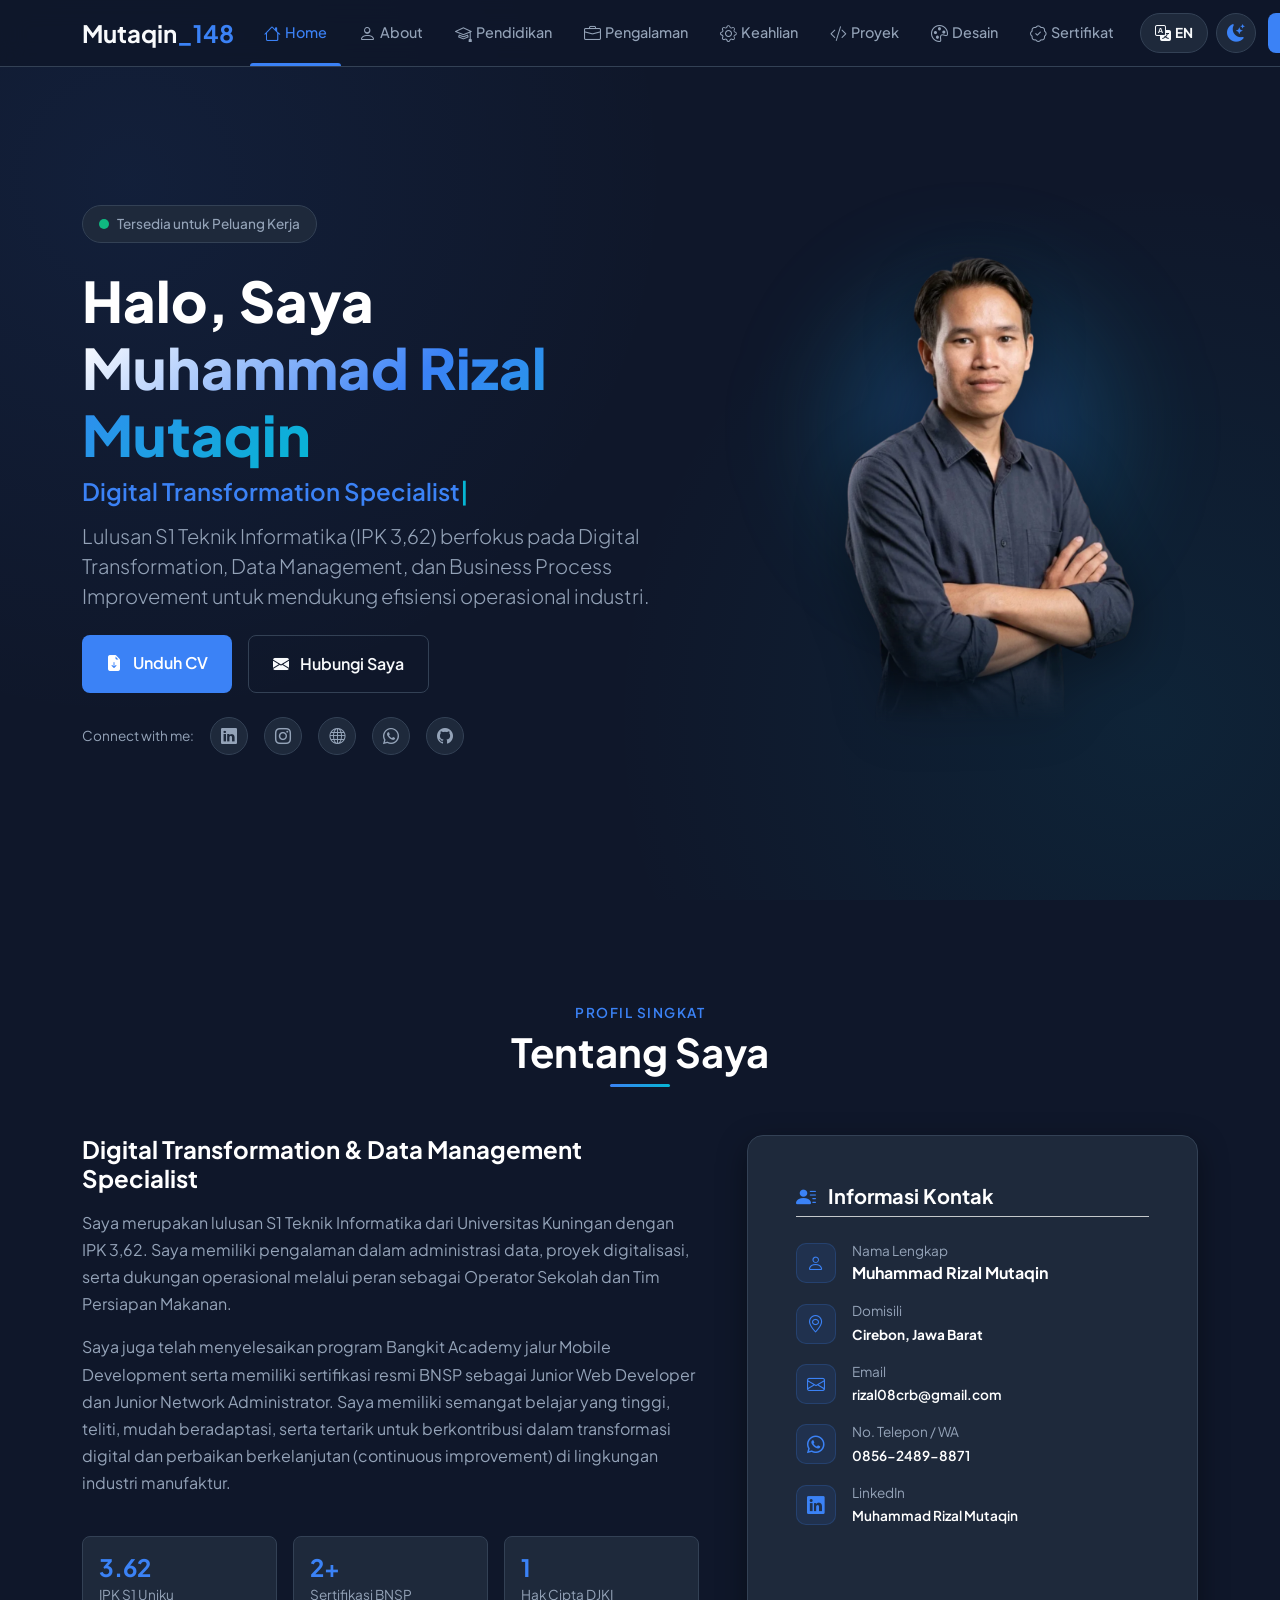
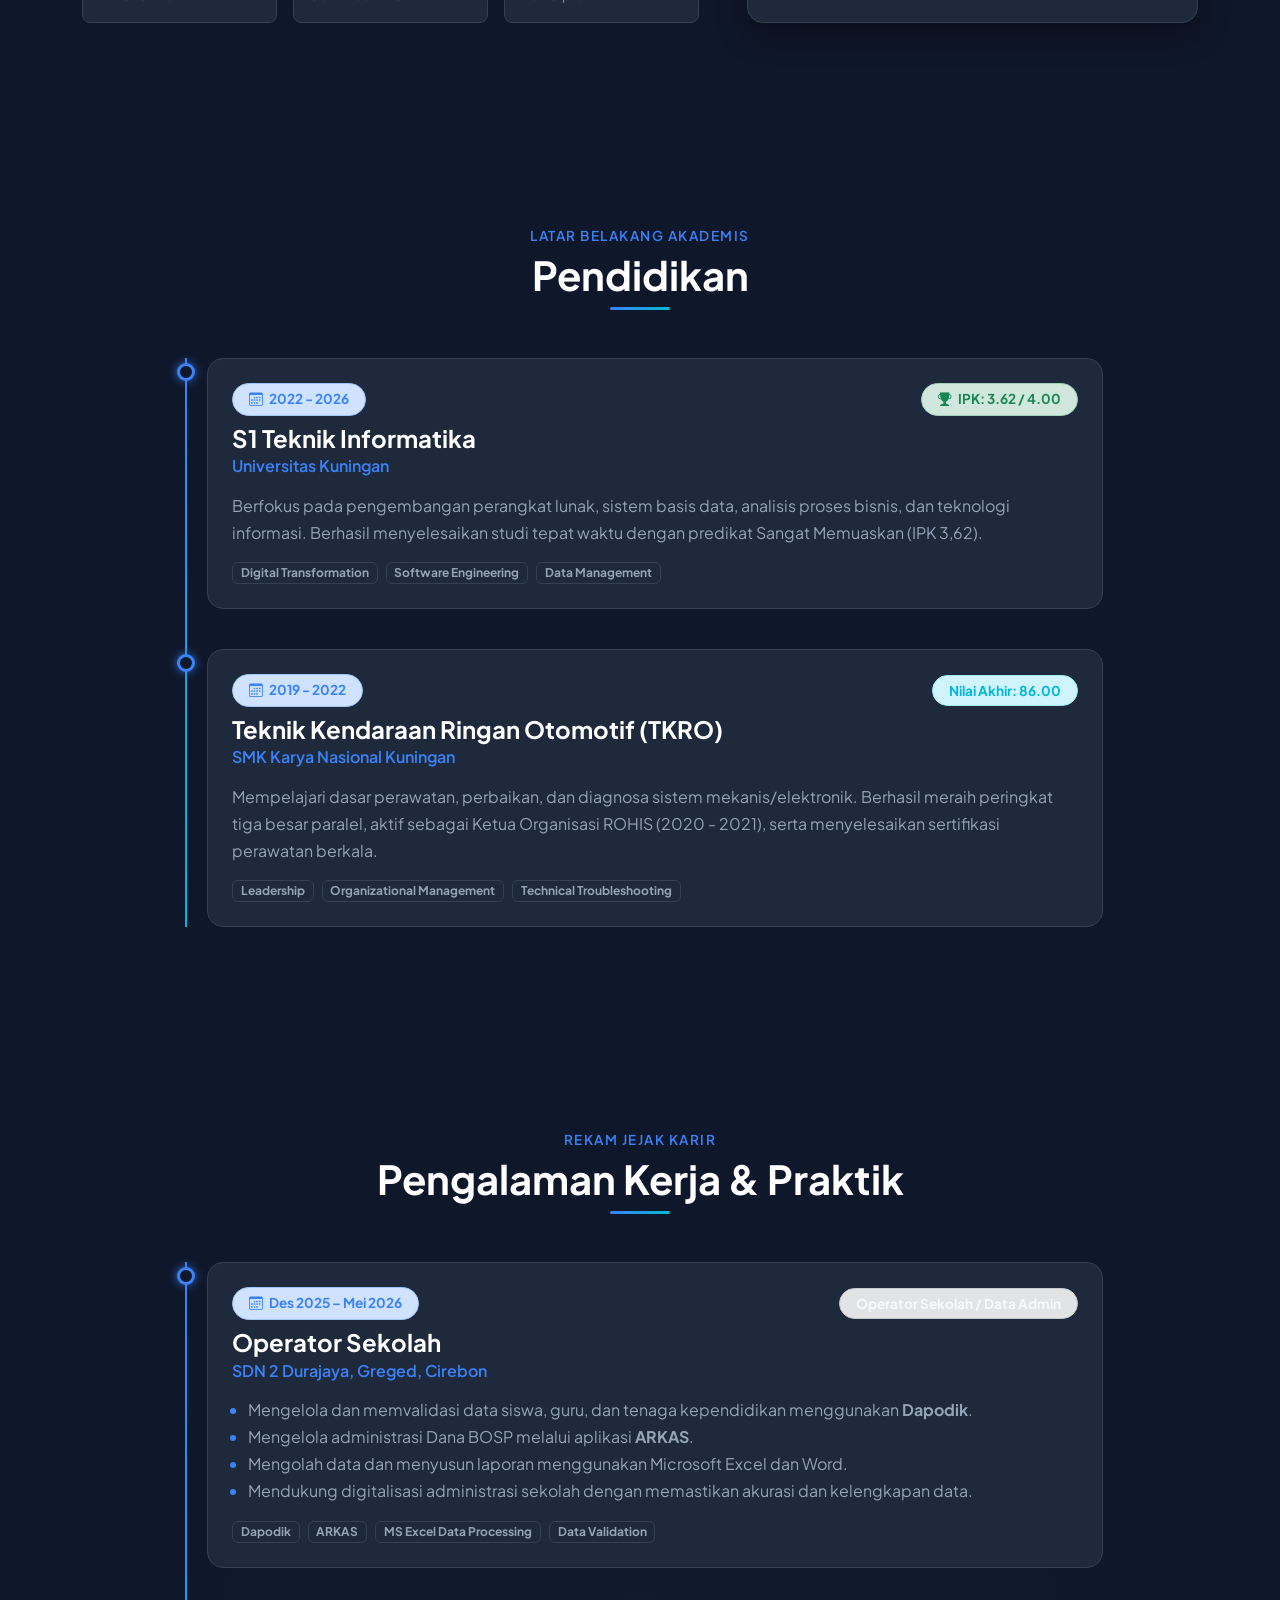
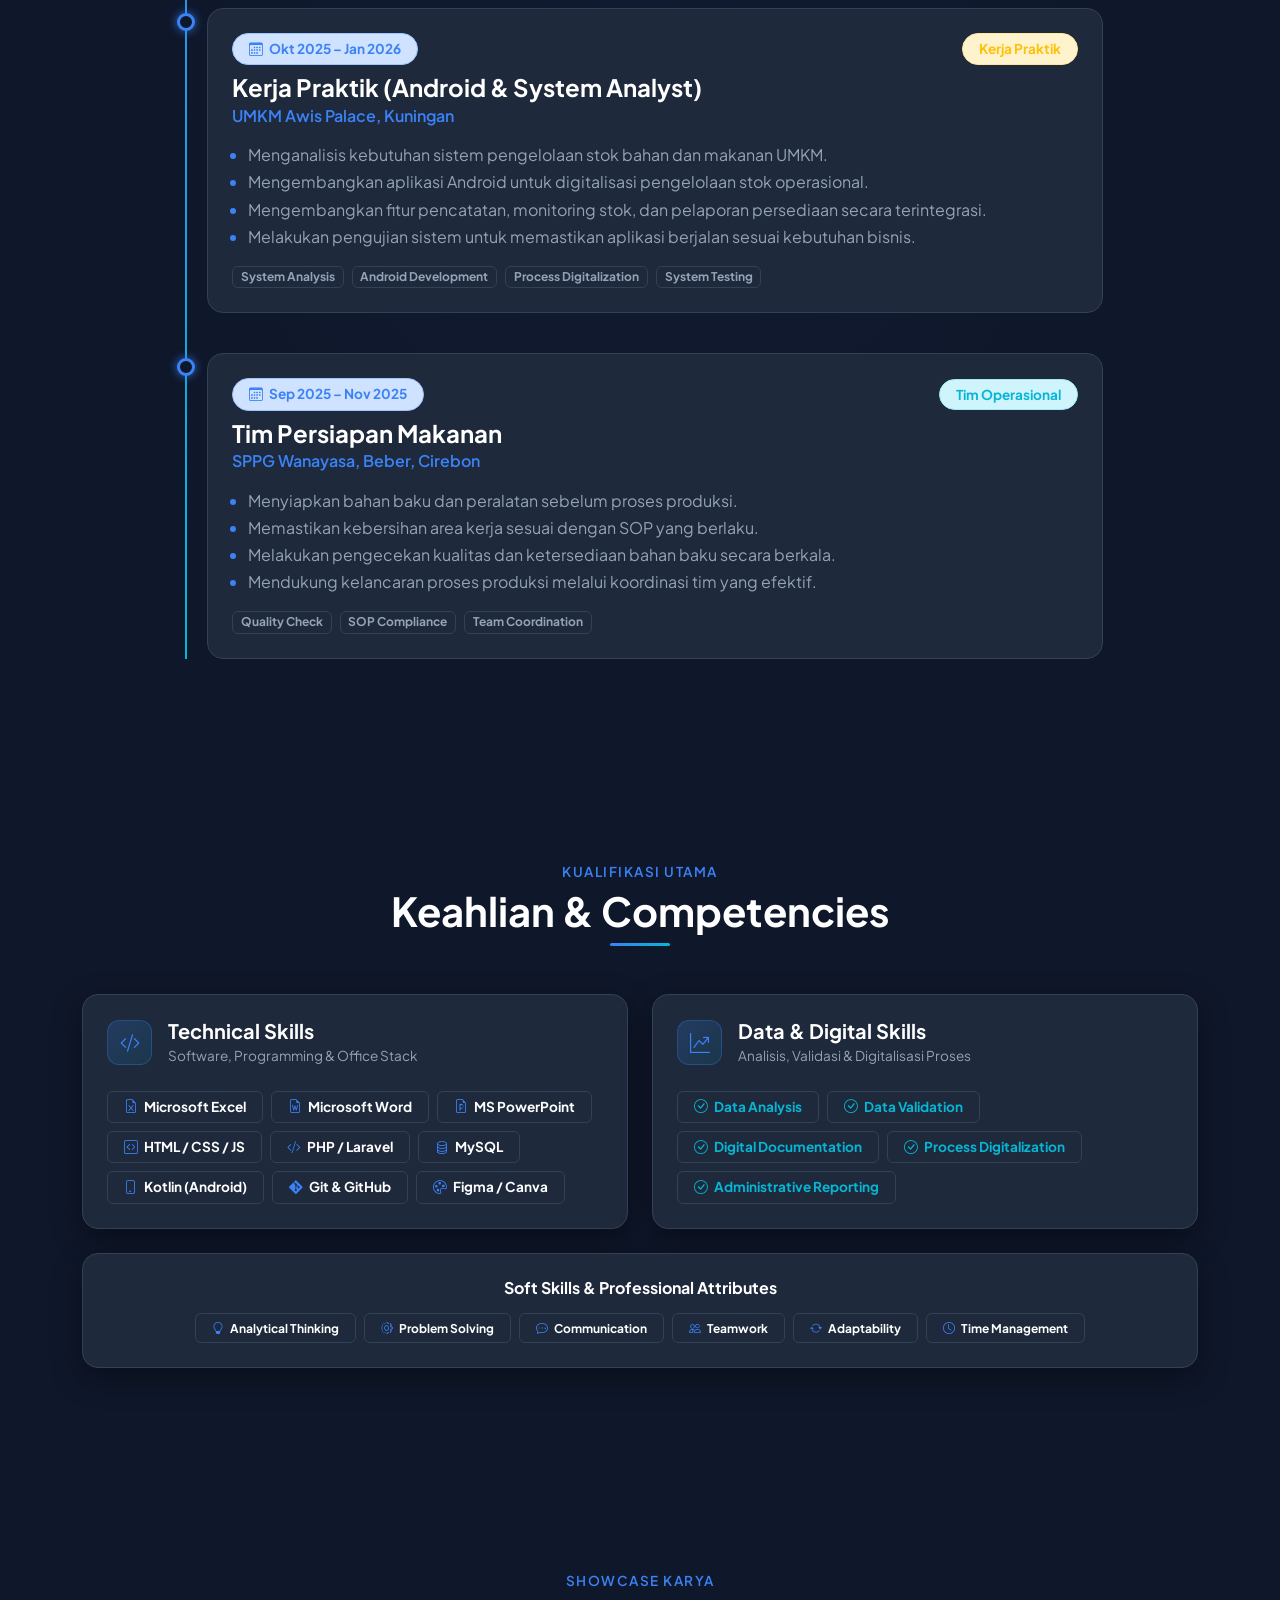
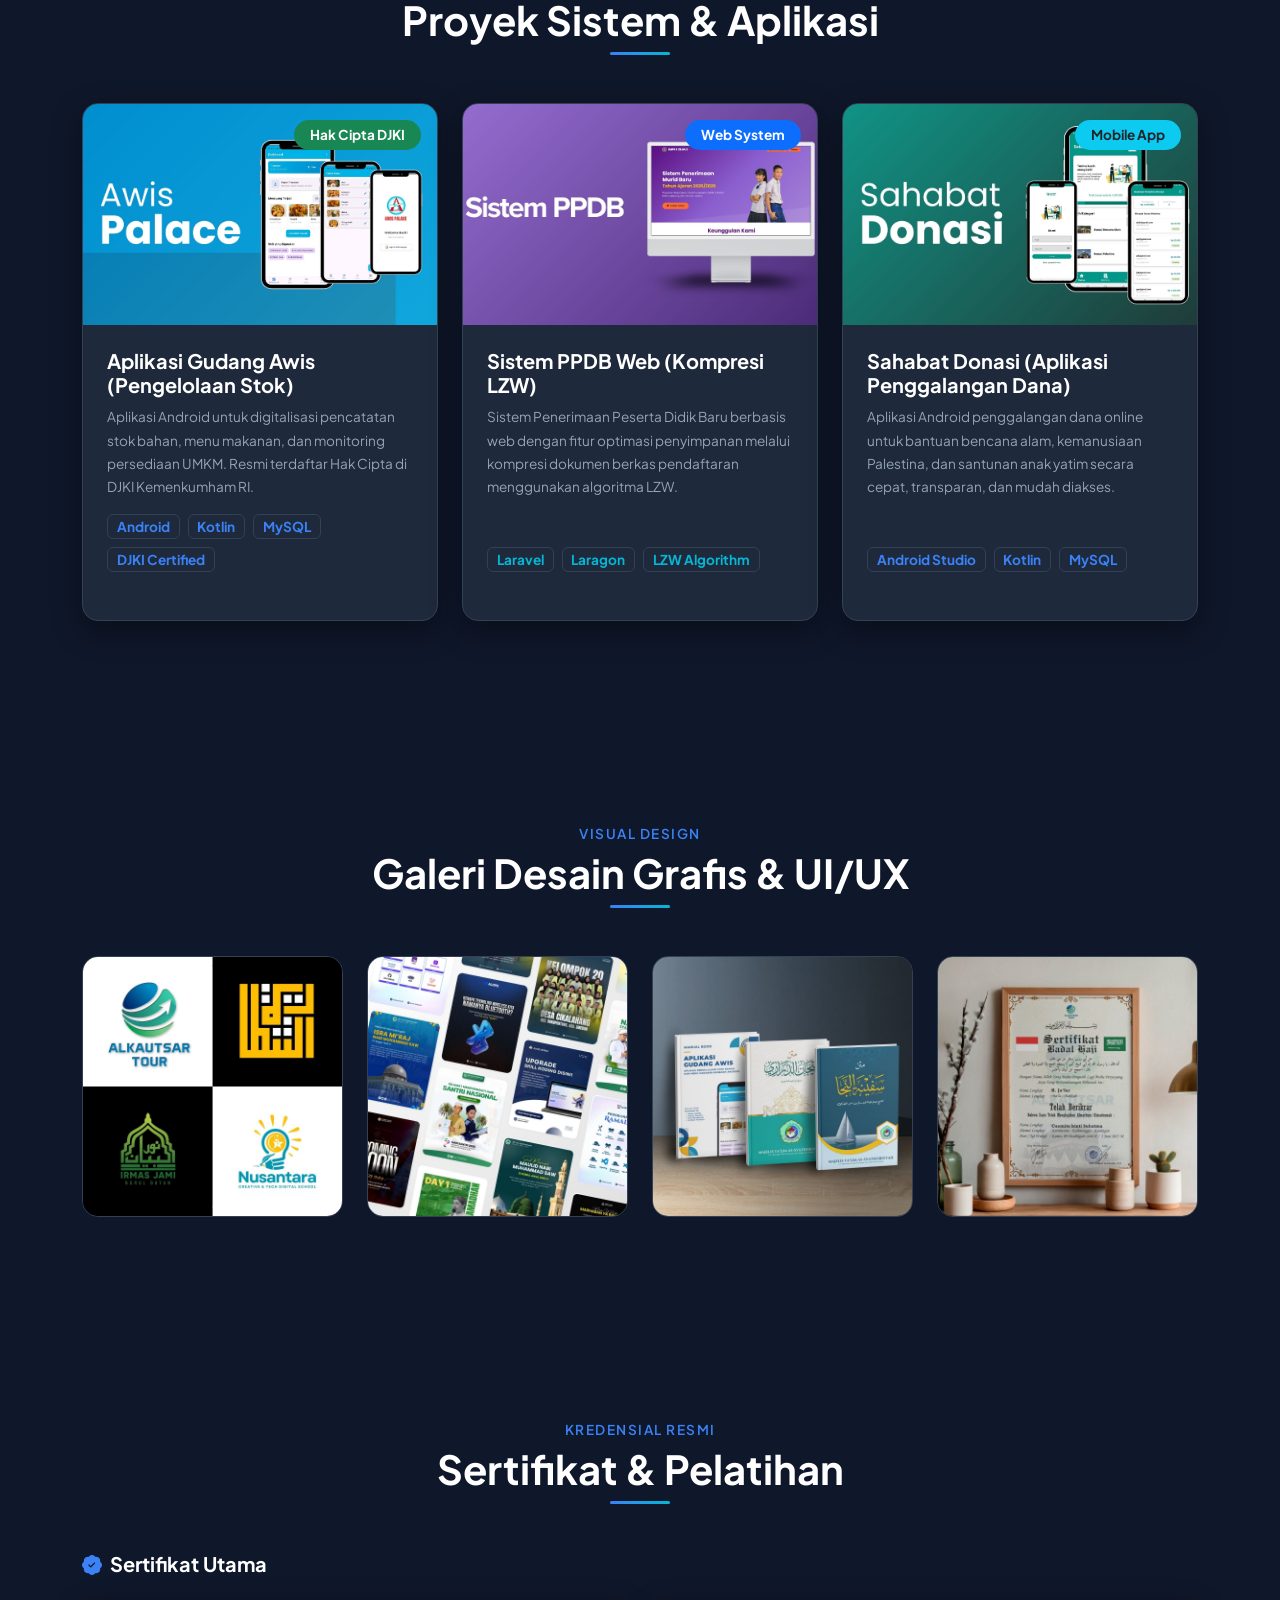
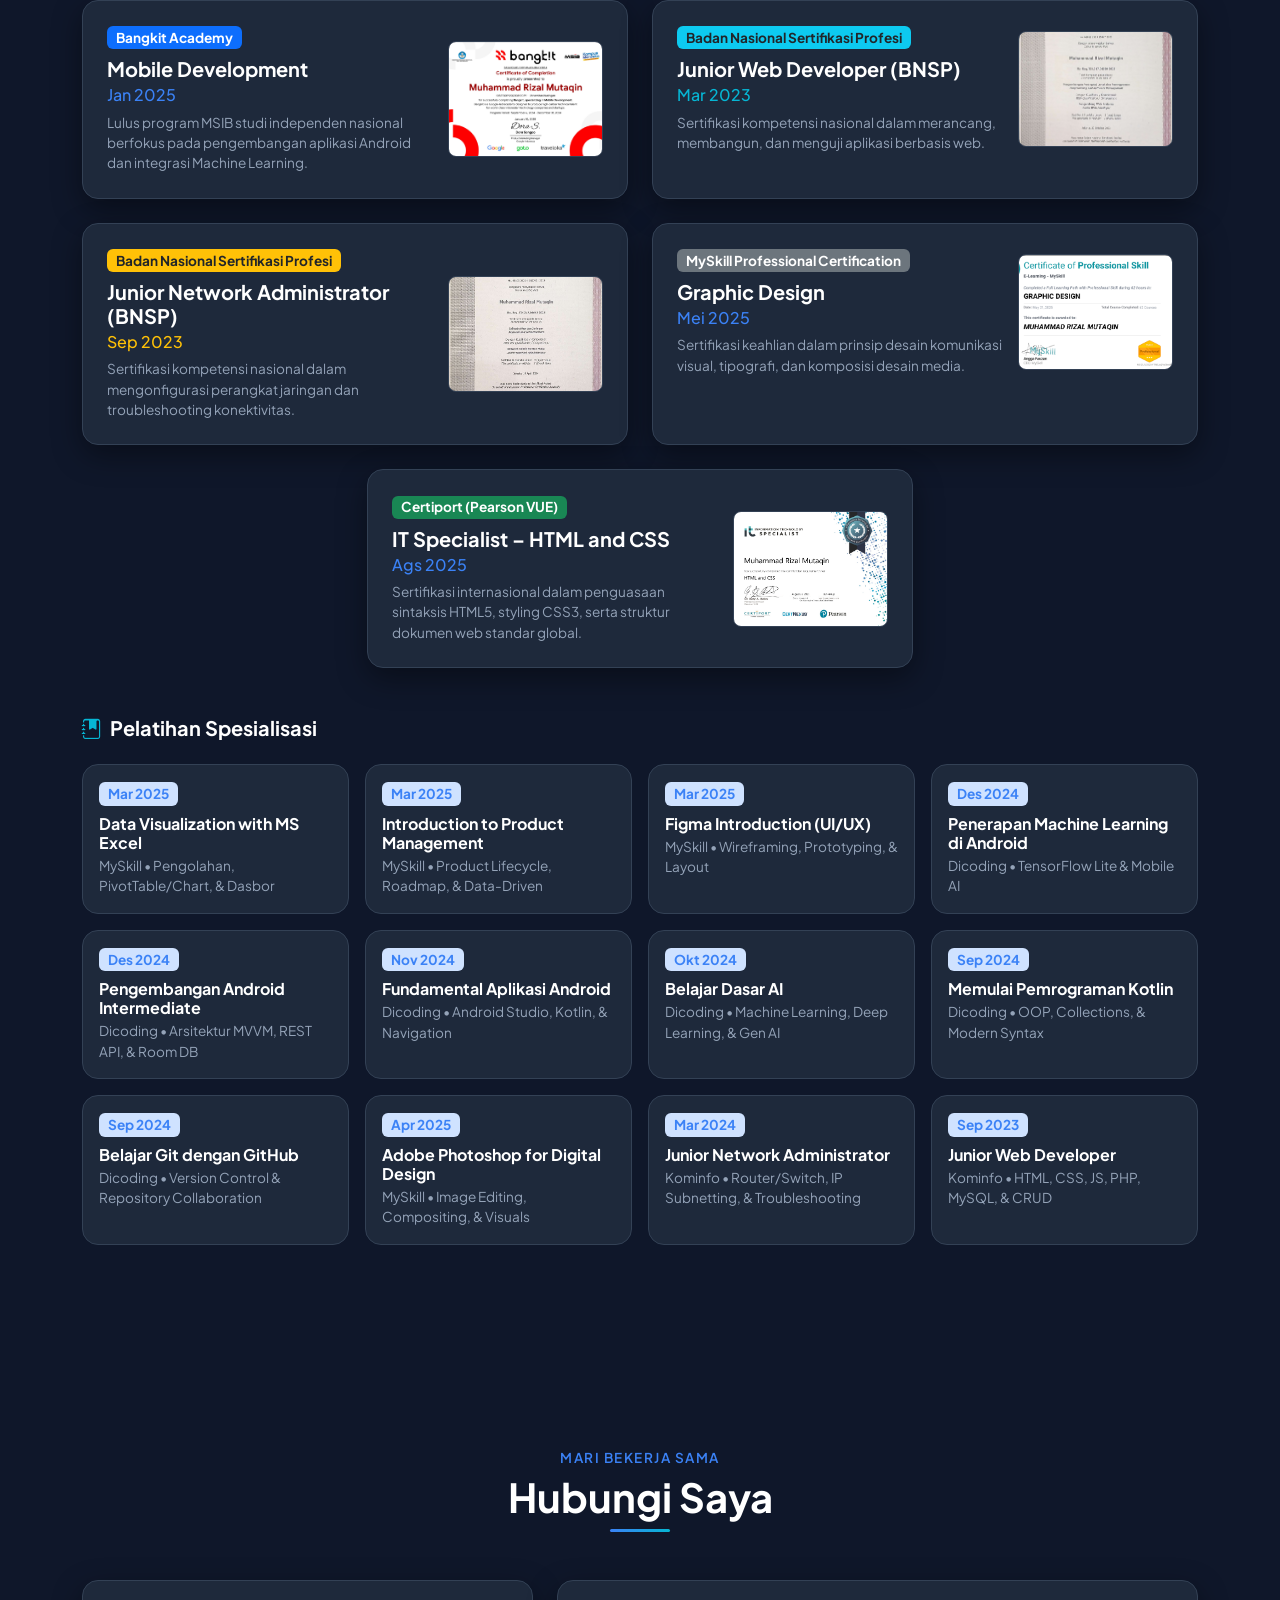
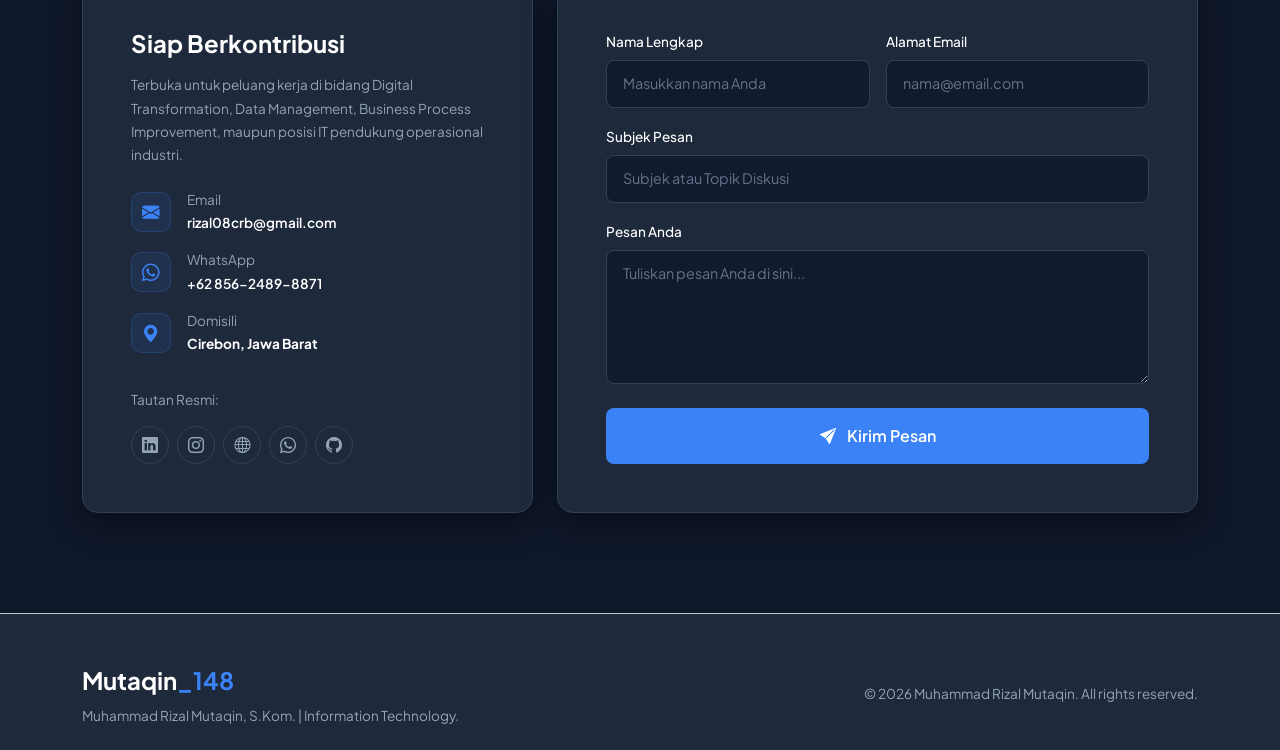
==== index.html @ 75a5dc2a "Add files via upload" ====
<!DOCTYPE html>
<html lang="id">
<head>
  <meta charset="UTF-8">
  <meta name="viewport" content="width=device-width, initial-scale=1.0">
  
  <!-- SEO Standard Meta Tags -->
  <title>Muhammad Rizal Mutaqin | Information Technology Graduate & Digital Transformation</title>
  <meta name="description" content="Portofolio Profesional Muhammad Rizal Mutaqin - S1 Teknik Informatika Universitas Kuningan (IPK 3.62). Spesialisasi dalam Digital Transformation, Data Management, Web & Mobile Development.">
  <meta name="keywords" content="Muhammad Rizal Mutaqin, Digital Transformation, Information Technology, Data Management, Web Developer, Mobile Development, Bangkit Academy, BNSP, Universitas Kuningan, Dapodik, ARKAS, Microsoft Excel">
  <meta name="author" content="Muhammad Rizal Mutaqin">
  <meta name="robots" content="index, follow">

  <!-- Open Graph / WhatsApp / LinkedIn Preview Meta Tags -->
  <meta property="og:type" content="website">
  <meta property="og:url" content="https://bit.ly/portofolio_mrizalmutaqin">
  <meta property="og:title" content="Muhammad Rizal Mutaqin | Digital Transformation & Information Technology">
  <meta property="og:description" content="Lihat riwayat pengalaman, sertifikasi BNSP & Bangkit Academy, proyek aplikasi Android/Web, serta keahlian data & teknologi Muhammad Rizal Mutaqin.">
  <meta property="og:image" content="assets/profile/profile.png">

  <!-- Favicon / Ikon Tab Browser -->
  <link rel="icon" type="image/x-icon" href="assets/icons/favicon.ico">

  <!-- Google Fonts: Plus Jakarta Sans -->
  <link rel="preconnect" href="https://fonts.googleapis.com">
  <link rel="preconnect" href="https://fonts.gstatic.com" crossorigin>
  <link href="https://fonts.googleapis.com/css2?family=Plus+Jakarta+Sans:wght@300;400;500;600;700;800&display=swap" rel="stylesheet">

  <!-- Bootstrap 5.3 CSS CDN -->
  <link href="https://cdn.jsdelivr.net/npm/bootstrap@5.3.3/dist/css/bootstrap.min.css" rel="stylesheet">

  <!-- Bootstrap Icons CDN -->
  <link rel="stylesheet" href="https://cdn.jsdelivr.net/npm/bootstrap-icons@1.11.3/font/bootstrap-icons.min.css">

  <!-- Custom CSS -->
  <link rel="stylesheet" href="css/style.css">
</head>
<body>

  <!-- Scroll Progress Bar -->
  <div id="scrollProgressBar" class="scroll-progress-bar"></div>

  <!-- ==========================================================================
      1. HEADER & NAVBAR (OUTLINE ICONS & BOTTOM ACTIVE BORDER)
      ========================================================================== -->
  <header>
    <nav class="navbar navbar-expand-lg fixed-top custom-navbar">
      <div class="container">
        
        <!-- Logo Nama -->
        <a class="navbar-brand fw-bold fs-4" href="#hero">
          Mutaqin<span class="text-accent">_148</span>
        </a>

        <!-- Tombol Toggler HP -->
        <button class="navbar-toggler border-0 shadow-none p-1" type="button" data-bs-toggle="collapse" data-bs-target="#navbarNav" aria-label="Toggle Navigation">
          <span class="navbar-toggler-icon"></span>
        </button>

        <!-- Menu Navigasi Ikon Outline -->
        <div class="collapse navbar-collapse" id="navbarNav">
          <ul class="navbar-nav ms-auto align-items-center gap-1">
            <li class="nav-item">
              <a class="nav-link px-3" href="#hero" data-i18n="nav_home">
                <i class="bi bi-house me-1"></i> Home
              </a>
            </li>
            <li class="nav-item">
              <a class="nav-link px-3" href="#about" data-i18n="nav_about">
                <i class="bi bi-person me-1"></i> About
              </a>
            </li>
            <li class="nav-item">
              <a class="nav-link px-3" href="#education" data-i18n="nav_education">
                <i class="bi bi-mortarboard me-1"></i> Education
              </a>
            </li>
            <li class="nav-item">
              <a class="nav-link px-3" href="#experience" data-i18n="nav_experience">
                <i class="bi bi-briefcase me-1"></i> Experience
              </a>
            </li>
            <li class="nav-item">
              <a class="nav-link px-3" href="#skills" data-i18n="nav_skills">
                <i class="bi bi-gear me-1"></i> Skills
              </a>
            </li>
            <li class="nav-item">
              <a class="nav-link px-3" href="#projects" data-i18n="nav_projects">
                <i class="bi bi-code-slash me-1"></i> Projects
              </a>
            </li>
            <li class="nav-item">
              <a class="nav-link px-3" href="#design" data-i18n="nav_design">
                <i class="bi bi-palette me-1"></i> Design
              </a>
            </li>
            <li class="nav-item">
              <a class="nav-link px-3" href="#certificates" data-i18n="nav_certificates">
                <i class="bi bi-patch-check me-1"></i> Certificates
              </a>
            </li>

            <!-- Controls (Language & Theme) -->
            <li class="nav-item ms-lg-2 mt-3 mt-lg-0">
              <button id="langToggleBtn" class="lang-toggle-btn" aria-label="Toggle Language">
                <i class="bi bi-translate me-1"></i>
                <span id="langText" class="fw-bold fs-7">EN</span>
              </button>
            </li>

            <li class="nav-item ms-lg-1 mt-2 mt-lg-0">
              <button id="themeToggleBtn" class="theme-toggle-btn" aria-label="Toggle Theme">
                <i class="bi bi-sun-fill sun-icon"></i>
                <i class="bi bi-moon-stars-fill moon-icon"></i>
              </button>
            </li>

            <li class="nav-item ms-lg-2 mt-3 mt-lg-0">
              <a class="btn btn-primary-custom px-4 py-2 rounded-3" href="#contact" data-i18n="nav_contact">
                <i class="bi bi-chat-dots me-1"></i> Contact
              </a>
            </li>
          </ul>
        </div>

      </div>
    </nav>
  </header>

  <!-- ==========================================================================
      MAIN CONTENT
      ========================================================================== -->
  <main>

    <!-- SECTION 1: HERO SECTION -->
    <section id="hero" class="hero-section d-flex align-items-center min-vh-100">
      <div class="container">
        <div class="row align-items-center gy-5">
          
          <div class="col-lg-7 text-center text-lg-start">
            
            <div class="d-inline-flex align-items-center gap-2 px-3 py-2 rounded-pill bg-card border-subtle mb-4">
              <span class="status-pulse"></span>
              <span class="fs-7 text-muted-custom fw-medium" data-i18n="hero_status">Available for Opportunities</span>
            </div>

            <h1 class="display-4 fw-extrabold text-white mb-2">
              <span data-i18n="hero_greeting">Halo, Saya</span> <br>
              <span class="text-gradient">Muhammad Rizal Mutaqin</span>
            </h1>

            <h2 class="fs-4 fw-semibold text-accent mb-3">
              <span id="typingEffect"></span><span class="typing-cursor">|</span>
            </h2>

            <p class="lead text-muted-custom mb-4 pe-lg-4" data-i18n="hero_desc">
              Information Technology Graduate (IPK 3,62) berfokus pada Digital Transformation, Data Management, dan Business Process Improvement untuk mendukung efisiensi operasional industri.
            </p>

            <div class="d-flex flex-wrap gap-3 justify-content-center justify-content-lg-start">
              <a href="assets/profile/CV original.pdf" target="_blank" class="btn btn-primary-custom px-4 py-3">
                <i class="bi bi-file-earmark-arrow-down-fill me-2"></i> <span data-i18n="hero_download_cv">Download CV</span>
              </a>
              <a href="#contact" class="btn btn-outline-custom px-4 py-3">
                <i class="bi bi-envelope-fill me-2"></i> <span data-i18n="hero_contact_me">Hubungi Saya</span>
              </a>
            </div>

            <div class="d-flex align-items-center gap-3 mt-4 justify-content-center justify-content-lg-start">
              <span class="text-muted-custom fs-7" data-i18n="hero_connect">Connect with me:</span>
              <a href="https://linkedin.com/in/muhammad-rizal-mutaqin08" target="_blank" class="social-icon-btn" aria-label="LinkedIn"><i class="bi bi-linkedin"></i></a>
              <a href="https://instagram.com/mutaqin_148" target="_blank" class="social-icon-btn" aria-label="Instagram"><i class="bi bi-instagram"></i></a>
              <a href="https://bit.ly/portofolio_mrizalmutaqin" target="_blank" class="social-icon-btn" aria-label="Portfolio"><i class="bi bi-globe"></i></a>
              <a href="https://wa.me/6285624898871" target="_blank" class="social-icon-btn" aria-label="WhatsApp"><i class="bi bi-whatsapp"></i></a>
              <a href="https://github.com/Rizal0812" target="_blank" class="social-icon-btn" aria-label="WhatsApp"><i class="bi bi-github"></i></a>
            </div>

          </div>

          <div class="col-lg-5 text-center">
            <div class="hero-avatar-wrapper mx-auto">
              <img src="assets/profile/profile.png" alt="Muhammad Rizal Mutaqin" class="img-fluid hero-avatar-img" onerror="this.src='https://via.placeholder.com/400x450/1e293b/3b82f6?text=Rizal+Profile'">
            </div>
          </div>

        </div>
      </div>
    </section>

    <!-- SECTION 2: ABOUT ME -->
    <section id="about" class="about-section">
      <div class="container">
        
        <div class="text-center mb-5">
          <span class="text-accent fw-semibold text-uppercase tracking-wider fs-7" data-i18n="about_tag">Profil Singkat</span>
          <h2 class="display-6 fw-bold text-white mt-1" data-i18n="about_title">Tentang Saya</h2>
          <div class="header-line mx-auto mt-2"></div>
        </div>

        <div class="row gy-4 align-items-stretch">
          
          <div class="col-lg-7 d-flex flex-column justify-content-center">
            <div class="pe-lg-4">
              <h3 class="fs-4 fw-bold text-white mb-3" data-i18n="about_subtitle">
                Digital Transformation & Data Management Specialist
              </h3>
              <p class="text-muted-custom leading-relaxed mb-3" data-i18n="about_p1">
                Saya merupakan lulusan S1 Teknik Informatika dari Universitas Kuningan dengan IPK 3,62. Saya memiliki pengalaman dalam administrasi data, proyek digitalisasi, serta dukungan operasional melalui peran sebagai Operator Sekolah dan Tim Persiapan Makanan.
              </p>
              <p class="text-muted-custom leading-relaxed mb-4" data-i18n="about_p2">
                Saya juga telah menyelesaikan program Bangkit Academy jalur Mobile Development serta memiliki sertifikasi resmi BNSP sebagai Junior Web Developer dan Junior Network Administrator. Saya memiliki semangat belajar yang tinggi, teliti, mudah beradaptasi, serta tertarik untuk berkontribusi dalam transformasi digital dan perbaikan berkelanjutan (continuous improvement) di lingkungan industri manufaktur.
              </p>

              <div class="row g-3 mt-2 text-center text-sm-start">
                <div class="col-6 col-sm-4">
                  <div class="p-3 rounded-3 bg-card border-subtle">
                    <h4 class="fw-bold text-accent mb-0">3.62</h4>
                    <span class="fs-7 text-muted-custom" data-i18n="about_stat_gpa">IPK S1 Uniku</span>
                  </div>
                </div>
                <div class="col-6 col-sm-4">
                  <div class="p-3 rounded-3 bg-card border-subtle">
                    <h4 class="fw-bold text-accent mb-0">2+</h4>
                    <span class="fs-7 text-muted-custom" data-i18n="about_stat_bnsp">Sertifikasi BNSP</span>
                  </div>
                </div>
                <div class="col-6 col-sm-4">
                  <div class="p-3 rounded-3 bg-card border-subtle">
                    <h4 class="fw-bold text-accent mb-0">1</h4>
                    <span class="fs-7 text-muted-custom" data-i18n="about_stat_djki">Hak Cipta DJKI</span>
                  </div>
                </div>
              </div>

            </div>
          </div>

          <div class="col-lg-5">
            <div class="about-card p-4 p-md-5 rounded-4 h-100">
              <h4 class="fs-5 fw-bold text-white mb-4 pb-2 border-bottom border-secondary-subtle">
                <i class="bi bi-person-lines-fill text-accent me-2"></i> <span data-i18n="about_info_title">Informasi Kontak</span>
              </h4>

              <ul class="list-unstyled d-flex flex-column gap-3 mb-0">
                <li class="d-flex align-items-center gap-3">
                  <div class="info-icon"><i class="bi bi-person"></i></div>
                  <div>
                    <span class="d-block fs-7 text-muted-custom" data-i18n="contact_fullname">Nama Lengkap</span>
                    <strong class="text-white">Muhammad Rizal Mutaqin</strong>
                  </div>
                </li>
                <li class="d-flex align-items-center gap-3">
                  <div class="info-icon"><i class="bi bi-geo-alt"></i></div>
                  <div>
                    <span class="d-block fs-7 text-muted-custom" data-i18n="contact_location">Domisili</span>
                    <strong class="text-white fs-7">Cirebon, Jawa Barat</strong>
                  </div>
                </li>
                <li class="d-flex align-items-center gap-3">
                  <div class="info-icon"><i class="bi bi-envelope"></i></div>
                  <div>
                    <span class="d-block fs-7 text-muted-custom">Email</span>
                    <a href="mailto:rizal08crb@gmail.com" class="text-white text-decoration-none fw-semibold fs-7">rizal08crb@gmail.com</a>
                  </div>
                </li>
                <li class="d-flex align-items-center gap-3">
                  <div class="info-icon"><i class="bi bi-whatsapp"></i></div>
                  <div>
                    <span class="d-block fs-7 text-muted-custom" data-i18n="contact_phone">No. Telepon / WA</span>
                    <a href="https://wa.me/6285624898871" target="_blank" class="text-white text-decoration-none fw-semibold fs-7">0856-2489-8871</a>
                  </div>
                </li>
                <li class="d-flex align-items-center gap-3">
                  <div class="info-icon"><i class="bi bi-linkedin"></i></div>
                  <div>
                    <span class="d-block fs-7 text-muted-custom">LinkedIn</span>
                    <a href="https://linkedin.com/in/muhammad-rizal-mutaqin08" target="_blank" class="text-white text-decoration-none fw-semibold fs-7">Muhammad Rizal Mutaqin</a>
                  </div>
                </li>
              </ul>

            </div>
          </div>

        </div>
      </div>
    </section>

    <!-- SECTION 3: EDUCATION -->
    <section id="education" class="education-section">
      <div class="container">
        
        <div class="text-center mb-5">
          <span class="text-accent fw-semibold text-uppercase tracking-wider fs-7" data-i18n="edu_tag">Latar Belakang Akademis</span>
          <h2 class="display-6 fw-bold text-white mt-1" data-i18n="edu_title">Pendidikan</h2>
          <div class="header-line mx-auto mt-2"></div>
        </div>

        <div class="row justify-content-center">
          <div class="col-lg-10">
            
            <div class="timeline-container">

              <!-- Universitas Kuningan -->
              <div class="timeline-item">
                <div class="timeline-dot"></div>
                <div class="timeline-content p-4 rounded-4">
                  <div class="d-flex flex-wrap justify-content-between align-items-center gap-2 mb-2">
                    <span class="badge bg-primary-subtle text-accent border border-primary-subtle px-3 py-2 rounded-pill fs-7">
                      <i class="bi bi-calendar3 me-1"></i> 2022 - 2026
                    </span>
                    <span class="badge bg-success-subtle text-success border border-success-subtle px-3 py-2 rounded-pill fs-7">
                      <i class="bi bi-trophy-fill me-1"></i> IPK: 3.62 / 4.00
                    </span>
                  </div>
                  <h3 class="fs-4 fw-bold text-white mb-1" data-i18n="edu_uniku_degree">S1 Teknik Informatika</h3>
                  <h4 class="fs-6 fw-semibold text-accent mb-3">Universitas Kuningan</h4>
                  <p class="text-muted-custom leading-relaxed mb-3" data-i18n="edu_uniku_desc">
                    Berfokus pada pengembangan perangkat lunak, sistem basis data, analisis proses bisnis, dan teknologi informasi. Berhasil menyelesaikan studi tepat waktu dengan predikat Sangat Memuaskan (IPK 3,62).
                  </p>
                  <div class="d-flex flex-wrap gap-2">
                    <span class="badge bg-card text-muted-custom border-subtle">Digital Transformation</span>
                    <span class="badge bg-card text-muted-custom border-subtle">Software Engineering</span>
                    <span class="badge bg-card text-muted-custom border-subtle">Data Management</span>
                  </div>
                </div>
              </div>

              <!-- SMK Karya Nasional Kuningan -->
              <div class="timeline-item">
                <div class="timeline-dot"></div>
                <div class="timeline-content p-4 rounded-4">
                  <div class="d-flex flex-wrap justify-content-between align-items-center gap-2 mb-2">
                    <span class="badge bg-primary-subtle text-accent border border-primary-subtle px-3 py-2 rounded-pill fs-7">
                      <i class="bi bi-calendar3 me-1"></i> 2019 - 2022
                    </span>
                    <span class="badge bg-info-subtle text-cyan border border-info-subtle px-3 py-2 rounded-pill fs-7" data-i18n="edu_smk_rank">
                      Nilai Akhir: 86.00 (Peringkat 3 Besar)
                    </span>
                  </div>
                  <h3 class="fs-4 fw-bold text-white mb-1" data-i18n="edu_smk_degree">Teknik Kendaraan Ringan Otomotif (TKRO)</h3>
                  <h4 class="fs-6 fw-semibold text-accent mb-3">SMK Karya Nasional Kuningan</h4>
                  <p class="text-muted-custom leading-relaxed mb-3" data-i18n="edu_smk_desc">
                    Mempelajari dasar perawatan, perbaikan, dan diagnosa sistem mekanis/elektronik. Berhasil meraih peringkat tiga besar paralel, aktif sebagai Ketua Organisasi ROHIS (2020 - 2021), serta menyelesaikan sertifikasi perawatan berkala.
                  </p>
                  <div class="d-flex flex-wrap gap-2">
                    <span class="badge bg-card text-muted-custom border-subtle">Leadership</span>
                    <span class="badge bg-card text-muted-custom border-subtle">Organizational Management</span>
                    <span class="badge bg-card text-muted-custom border-subtle">Technical Troubleshooting</span>
                  </div>
                </div>
              </div>

            </div>

          </div>
        </div>

      </div>
    </section>

    <!-- SECTION 4: EXPERIENCE -->
    <section id="experience" class="experience-section">
      <div class="container">
        
        <div class="text-center mb-5">
          <span class="text-accent fw-semibold text-uppercase tracking-wider fs-7" data-i18n="exp_tag">Rekam Jejak Karir</span>
          <h2 class="display-6 fw-bold text-white mt-1" data-i18n="exp_title">Pengalaman Kerja & Praktik</h2>
          <div class="header-line mx-auto mt-2"></div>
        </div>

        <div class="row justify-content-center">
          <div class="col-lg-10">
            
            <div class="timeline-container">

              <!-- Operator Sekolah SDN 2 Durajaya -->
              <div class="timeline-item">
                <div class="timeline-dot"></div>
                <div class="timeline-content p-4 rounded-4">
                  <div class="d-flex flex-wrap justify-content-between align-items-center gap-2 mb-2">
                    <span class="badge bg-primary-subtle text-accent border border-primary-subtle px-3 py-2 rounded-pill fs-7">
                      <i class="bi bi-calendar3 me-1"></i> Des 2025 – Mei 2026
                    </span>
                    <span class="badge bg-secondary-subtle text-light border border-secondary-subtle px-3 py-2 rounded-pill fs-7" data-i18n="exp_op_role">
                      Operator Sekolah / Data Admin
                    </span>
                  </div>
                  <h3 class="fs-4 fw-bold text-white mb-1" data-i18n="exp_op_position">Operator Sekolah</h3>
                  <h4 class="fs-6 fw-semibold text-accent mb-3">SDN 2 Durajaya, Greged, Cirebon</h4>
                  <ul class="text-muted-custom leading-relaxed mb-3 ps-3">
                    <li data-i18n="exp_op_l1">Mengelola dan memvalidasi data siswa, guru, dan tenaga kependidikan menggunakan <strong>Dapodik</strong>.</li>
                    <li data-i18n="exp_op_l2">Mengelola administrasi Dana BOSP melalui aplikasi <strong>ARKAS</strong>.</li>
                    <li data-i18n="exp_op_l3">Mengolah data dan menyusun laporan menggunakan Microsoft Excel dan Word.</li>
                    <li data-i18n="exp_op_l4">Mendukung digitalisasi administrasi sekolah dengan memastikan akurasi dan kelengkapan data.</li>
                  </ul>
                  <div class="d-flex flex-wrap gap-2">
                    <span class="badge bg-card text-muted-custom border-subtle">Dapodik</span>
                    <span class="badge bg-card text-muted-custom border-subtle">ARKAS</span>
                    <span class="badge bg-card text-muted-custom border-subtle">MS Excel Data Processing</span>
                    <span class="badge bg-card text-muted-custom border-subtle">Data Validation</span>
                  </div>
                </div>
              </div>

              <!-- Kerja Praktik Awis Palace -->
              <div class="timeline-item">
                <div class="timeline-dot"></div>
                <div class="timeline-content p-4 rounded-4">
                  <div class="d-flex flex-wrap justify-content-between align-items-center gap-2 mb-2">
                    <span class="badge bg-primary-subtle text-accent border border-primary-subtle px-3 py-2 rounded-pill fs-7">
                      <i class="bi bi-calendar3 me-1"></i> Okt 2025 – Jan 2026
                    </span>
                    <span class="badge bg-warning-subtle text-warning border border-warning-subtle px-3 py-2 rounded-pill fs-7" data-i18n="exp_kp_role">
                      Kerja Praktik
                    </span>
                  </div>
                  <h3 class="fs-4 fw-bold text-white mb-1" data-i18n="exp_kp_position">Kerja Praktik (Android & System Analyst)</h3>
                  <h4 class="fs-6 fw-semibold text-accent mb-3">UMKM Awis Palace, Kuningan</h4>
                  <ul class="text-muted-custom leading-relaxed mb-3 ps-3">
                    <li data-i18n="exp_kp_l1">Menganalisis kebutuhan sistem pengelolaan stok bahan dan makanan UMKM.</li>
                    <li data-i18n="exp_kp_l2">Mengembangkan aplikasi Android untuk digitalisasi pengelolaan stok operasional.</li>
                    <li data-i18n="exp_kp_l3">Mengembangkan fitur pencatatan, monitoring stok, dan pelaporan persediaan secara terintegrasi.</li>
                    <li data-i18n="exp_kp_l4">Melakukan pengujian sistem untuk memastikan aplikasi berjalan sesuai kebutuhan bisnis.</li>
                  </ul>
                  <div class="d-flex flex-wrap gap-2">
                    <span class="badge bg-card text-muted-custom border-subtle">System Analysis</span>
                    <span class="badge bg-card text-muted-custom border-subtle">Android Development</span>
                    <span class="badge bg-card text-muted-custom border-subtle">Process Digitalization</span>
                    <span class="badge bg-card text-muted-custom border-subtle">System Testing</span>
                  </div>
                </div>
              </div>

              <!-- Tim Persiapan Makanan SPPG Wanayasa -->
              <div class="timeline-item">
                <div class="timeline-dot"></div>
                <div class="timeline-content p-4 rounded-4">
                  <div class="d-flex flex-wrap justify-content-between align-items-center gap-2 mb-2">
                    <span class="badge bg-primary-subtle text-accent border border-primary-subtle px-3 py-2 rounded-pill fs-7">
                      <i class="bi bi-calendar3 me-1"></i> Sep 2025 – Nov 2025
                    </span>
                    <span class="badge bg-info-subtle text-cyan border border-info-subtle px-3 py-2 rounded-pill fs-7" data-i18n="exp_sp_role">
                      Tim Operasional
                    </span>
                  </div>
                  <h3 class="fs-4 fw-bold text-white mb-1" data-i18n="exp_sp_position">Tim Persiapan Makanan</h3>
                  <h4 class="fs-6 fw-semibold text-accent mb-3">SPPG Wanayasa, Beber, Cirebon</h4>
                  <ul class="text-muted-custom leading-relaxed mb-3 ps-3">
                    <li data-i18n="exp_sp_l1">Menyiapkan bahan baku dan peralatan sebelum proses produksi.</li>
                    <li data-i18n="exp_sp_l2">Memastikan kebersihan area kerja sesuai dengan SOP yang berlaku.</li>
                    <li data-i18n="exp_sp_l3">Melakukan pengecekan kualitas dan ketersediaan bahan baku secara berkala.</li>
                    <li data-i18n="exp_sp_l4">Mendukung kelancaran proses produksi melalui koordinasi tim yang efektif.</li>
                  </ul>
                  <div class="d-flex flex-wrap gap-2">
                    <span class="badge bg-card text-muted-custom border-subtle">Quality Check</span>
                    <span class="badge bg-card text-muted-custom border-subtle">SOP Compliance</span>
                    <span class="badge bg-card text-muted-custom border-subtle">Team Coordination</span>
                  </div>
                </div>
              </div>

            </div>

          </div>
        </div>

      </div>
    </section>

    <!-- SECTION 5: SKILLS -->
    <section id="skills" class="skills-section">
      <div class="container">
        
        <div class="text-center mb-5">
          <span class="text-accent fw-semibold text-uppercase tracking-wider fs-7" data-i18n="skills_tag">Kualifikasi Utama</span>
          <h2 class="display-6 fw-bold text-white mt-1" data-i18n="skills_title">Keahlian & Competencies</h2>
          <div class="header-line mx-auto mt-2"></div>
        </div>

        <div class="row g-4">

          <!-- Technical Skills -->
          <div class="col-lg-6">
            <div class="skill-card p-4 rounded-4 h-100">
              <div class="d-flex align-items-center gap-3 mb-4">
                <div class="skill-category-icon"><i class="bi bi-code-slash"></i></div>
                <div>
                  <h3 class="fs-5 fw-bold text-white mb-0">Technical Skills</h3>
                  <span class="fs-7 text-muted-custom">Software, Programming & Office Stack</span>
                </div>
              </div>

              <div class="d-flex flex-wrap gap-2 mt-2">
                <span class="badge bg-card border-subtle text-white p-2 px-3 fs-7"><i class="bi bi-file-earmark-excel text-accent me-1"></i> Microsoft Excel</span>
                <span class="badge bg-card border-subtle text-white p-2 px-3 fs-7"><i class="bi bi-file-earmark-word text-accent me-1"></i> Microsoft Word</span>
                <span class="badge bg-card border-subtle text-white p-2 px-3 fs-7"><i class="bi bi-file-earmark-ppt text-accent me-1"></i> MS PowerPoint</span>
                <span class="badge bg-card border-subtle text-white p-2 px-3 fs-7"><i class="bi bi-code-square text-accent me-1"></i> HTML / CSS / JS</span>
                <span class="badge bg-card border-subtle text-white p-2 px-3 fs-7"><i class="bi bi-code-slash text-accent me-1"></i> PHP / Laravel</span>
                <span class="badge bg-card border-subtle text-white p-2 px-3 fs-7"><i class="bi bi-database text-accent me-1"></i> MySQL</span>
                <span class="badge bg-card border-subtle text-white p-2 px-3 fs-7"><i class="bi bi-phone text-accent me-1"></i> Kotlin (Android)</span>
                <span class="badge bg-card border-subtle text-white p-2 px-3 fs-7"><i class="bi bi-git text-accent me-1"></i> Git & GitHub</span>
                <span class="badge bg-card border-subtle text-white p-2 px-3 fs-7"><i class="bi bi-palette text-accent me-1"></i> Figma / Canva</span>
              </div>
            </div>
          </div>

          <!-- Data & Digital Skills -->
          <div class="col-lg-6">
            <div class="skill-card p-4 rounded-4 h-100">
              <div class="d-flex align-items-center gap-3 mb-4">
                <div class="skill-category-icon"><i class="bi bi-graph-up-arrow"></i></div>
                <div>
                  <h3 class="fs-5 fw-bold text-white mb-0">Data & Digital Skills</h3>
                  <span class="fs-7 text-muted-custom" data-i18n="skills_data_sub">Analisis, Validasi & Digitalisasi Proses</span>
                </div>
              </div>

              <div class="d-flex flex-wrap gap-2 mt-2">
                <span class="badge bg-card border-subtle text-cyan p-2 px-3 fs-7"><i class="bi bi-check-circle text-cyan me-1"></i> Data Analysis</span>
                <span class="badge bg-card border-subtle text-cyan p-2 px-3 fs-7"><i class="bi bi-check-circle text-cyan me-1"></i> Data Validation</span>
                <span class="badge bg-card border-subtle text-cyan p-2 px-3 fs-7"><i class="bi bi-check-circle text-cyan me-1"></i> Digital Documentation</span>
                <span class="badge bg-card border-subtle text-cyan p-2 px-3 fs-7"><i class="bi bi-check-circle text-cyan me-1"></i> Process Digitalization</span>
                <span class="badge bg-card border-subtle text-cyan p-2 px-3 fs-7"><i class="bi bi-check-circle text-cyan me-1"></i> Administrative Reporting</span>
              </div>
            </div>
          </div>

          <!-- Soft Skills -->
          <div class="col-12">
            <div class="skill-card p-4 rounded-4 text-center">
              <h4 class="fs-6 fw-bold text-white mb-3">Soft Skills & Professional Attributes</h4>
              <div class="d-flex flex-wrap justify-content-center gap-2">
                <span class="badge bg-card border-subtle text-white p-2 px-3"><i class="bi bi-lightbulb text-accent me-1"></i> Analytical Thinking</span>
                <span class="badge bg-card border-subtle text-white p-2 px-3"><i class="bi bi-gear text-accent me-1"></i> Problem Solving</span>
                <span class="badge bg-card border-subtle text-white p-2 px-3"><i class="bi bi-chat-dots text-accent me-1"></i> Communication</span>
                <span class="badge bg-card border-subtle text-white p-2 px-3"><i class="bi bi-people text-accent me-1"></i> Teamwork</span>
                <span class="badge bg-card border-subtle text-white p-2 px-3"><i class="bi bi-arrow-repeat text-accent me-1"></i> Adaptability</span>
                <span class="badge bg-card border-subtle text-white p-2 px-3"><i class="bi bi-clock text-accent me-1"></i> Time Management</span>
              </div>
            </div>
          </div>

        </div>

      </div>
    </section>

    <!-- SECTION 6: PROGRAMMING PROJECTS -->
    <section id="projects" class="projects-section">
      <div class="container">
        
        <div class="text-center mb-5">
          <span class="text-accent fw-semibold text-uppercase tracking-wider fs-7" data-i18n="proj_tag">Showcase Karya</span>
          <h2 class="display-6 fw-bold text-white mt-1" data-i18n="proj_title">Proyek Sistem & Aplikasi</h2>
          <div class="header-line mx-auto mt-2"></div>
        </div>

        <div class="row g-4">

          <!-- Gudang Awis -->
          <div class="col-md-6 col-lg-4">
            <div class="project-card rounded-4 h-100 overflow-hidden d-flex flex-column">
              <div class="project-img-wrapper position-relative overflow-hidden">
                <img src="assets/projects/awis-palace.jpg" alt="Aplikasi Gudang Awis" class="img-fluid project-img" onerror="this.src='https://via.placeholder.com/600x400/1e293b/3b82f6?text=Gudang+Awis+Android'">
                <span class="badge bg-success position-absolute top-0 end-0 m-3 px-3 py-2 rounded-pill fs-7">Hak Cipta DJKI</span>
              </div>
              <div class="p-4 d-flex flex-column flex-grow-1">
                <h3 class="fs-5 fw-bold text-white mb-2" data-i18n="proj_awis_title">Aplikasi Gudang Awis (Pengelolaan Stok)</h3>
                <p class="text-muted-custom fs-7 leading-relaxed mb-3 flex-grow-1" data-i18n="proj_awis_desc">
                  Aplikasi Android untuk digitalisasi pencatatan stok bahan, menu makanan, dan monitoring persediaan UMKM. Resmi terdaftar Hak Cipta di DJKI Kemenkumham RI.
                </p>
                <div class="d-flex flex-wrap gap-2 mb-4">
                  <span class="badge bg-card border-subtle text-accent fs-7">Android</span>
                  <span class="badge bg-card border-subtle text-accent fs-7">Kotlin</span>
                  <span class="badge bg-card border-subtle text-accent fs-7">MySQL</span>
                  <span class="badge bg-card border-subtle text-accent fs-7">DJKI Certified</span>
                </div>
              </div>
            </div>
          </div>

          <!-- Web Sistem PPDB LZW -->
          <div class="col-md-6 col-lg-4">
            <div class="project-card rounded-4 h-100 overflow-hidden d-flex flex-column">
              <div class="project-img-wrapper position-relative overflow-hidden">
                <img src="assets/projects/sistem-ppdb.jpg" alt="Sistem PPDB LZW" class="img-fluid project-img" onerror="this.src='https://via.placeholder.com/600x400/1e293b/06b6d4?text=Sistem+PPDB+LZW'">
                <span class="badge bg-primary position-absolute top-0 end-0 m-3 px-3 py-2 rounded-pill fs-7">Web System</span>
              </div>
              <div class="p-4 d-flex flex-column flex-grow-1">
                <h3 class="fs-5 fw-bold text-white mb-2" data-i18n="proj_ppdb_title">Sistem PPDB Web (Kompresi LZW)</h3>
                <p class="text-muted-custom fs-7 leading-relaxed mb-3 flex-grow-1" data-i18n="proj_ppdb_desc">
                  Sistem Penerimaan Peserta Didik Baru berbasis web dengan fitur optimasi penyimpanan melalui kompresi dokumen berkas pendaftaran menggunakan algoritma LZW.
                </p>
                <div class="d-flex flex-wrap gap-2 mb-4">
                  <span class="badge bg-card border-subtle text-cyan fs-7">Laravel</span>
                  <span class="badge bg-card border-subtle text-cyan fs-7">Laragon</span>
                  <span class="badge bg-card border-subtle text-cyan fs-7">LZW Algorithm</span>
                </div>
              </div>
            </div>
          </div>

          <!-- Sahabat Donasi -->
          <div class="col-md-6 col-lg-4">
            <div class="project-card rounded-4 h-100 overflow-hidden d-flex flex-column">
              <div class="project-img-wrapper position-relative overflow-hidden">
                <img src="assets/projects/sahabat-donasi.jpg" alt="Sahabat Donasi App" class="img-fluid project-img" onerror="this.src='https://via.placeholder.com/600x400/1e293b/3b82f6?text=Sahabat+Donasi+App'">
                <span class="badge bg-info text-dark position-absolute top-0 end-0 m-3 px-3 py-2 rounded-pill fs-7">Mobile App</span>
              </div>
              <div class="p-4 d-flex flex-column flex-grow-1">
                <h3 class="fs-5 fw-bold text-white mb-2" data-i18n="proj_donasi_title">Sahabat Donasi (Aplikasi Penggalangan Dana)</h3>
                <p class="text-muted-custom fs-7 leading-relaxed mb-3 flex-grow-1" data-i18n="proj_donasi_desc">
                  Aplikasi Android penggalangan dana online untuk bantuan bencana alam, kemanusiaan Palestina, dan santunan anak yatim secara cepat, transparan, dan mudah diakses.
                </p>
                <div class="d-flex flex-wrap gap-2 mb-4">
                  <span class="badge bg-card border-subtle text-accent fs-7">Android Studio</span>
                  <span class="badge bg-card border-subtle text-accent fs-7">Kotlin</span>
                  <span class="badge bg-card border-subtle text-accent fs-7">MySQL</span>
                </div>
              </div>
            </div>
          </div>

        </div>

      </div>
    </section>

    <!-- SECTION 7: GRAPHIC DESIGN PROJECTS -->
    <section id="design" class="design-section">
      <div class="container">
        
        <div class="text-center mb-5">
          <span class="text-accent fw-semibold text-uppercase tracking-wider fs-7" data-i18n="design_tag">Visual Design</span>
          <h2 class="display-6 fw-bold text-white mt-1" data-i18n="design_title">Galeri Desain Grafis & UI/UX</h2>
          <div class="header-line mx-auto mt-2"></div>
        </div>

        <div class="row g-4">

          <!-- 1. Design Logo -->
          <div class="col-6 col-md-6 col-lg-3">
            <div class="gallery-card rounded-4 overflow-hidden position-relative" data-bs-toggle="modal" data-bs-target="#lightboxModal" onclick="openLightbox('assets/projects/logo.jpg', 'Brand Identity & Logo Design')">
              <img src="assets/projects/logo.jpg" alt="Logo Design" class="img-fluid gallery-img" onerror="this.src='https://via.placeholder.com/600x600/1e293b/3b82f6?text=Logo+Design'">
              <div class="gallery-overlay d-flex flex-column justify-content-end p-3 p-md-4">
                <span class="badge bg-primary text-white w-auto mb-2 align-self-start fs-7">Brand Identity</span>
                <h3 class="fs-6 fw-bold text-white mb-1">Logo Design</h3>
              </div>
            </div>
          </div>

          <!-- 2. Design Instagram Feed -->
          <div class="col-6 col-md-6 col-lg-3">
            <div class="gallery-card rounded-4 overflow-hidden position-relative" data-bs-toggle="modal" data-bs-target="#lightboxModal" onclick="openLightbox('assets/projects/ig_feed.jpg', 'Social Media & Instagram Feed Content')">
              <img src="assets/projects/ig_feed.jpg" alt="Instagram Feed Design" class="img-fluid gallery-img" onerror="this.src='https://via.placeholder.com/600x600/1e293b/06b6d4?text=Instagram+Feed'">
              <div class="gallery-overlay d-flex flex-column justify-content-end p-3 p-md-4">
                <span class="badge bg-info text-dark w-auto mb-2 align-self-start fs-7">Social Media</span>
                <h3 class="fs-6 fw-bold text-white mb-1">Instagram Feed</h3>
              </div>
            </div>
          </div>

          <!-- 3. Design Cover Buku -->
          <div class="col-6 col-md-6 col-lg-3">
            <div class="gallery-card rounded-4 overflow-hidden position-relative" data-bs-toggle="modal" data-bs-target="#lightboxModal" onclick="openLightbox('assets/projects/cover_book.jpg', 'Creative Book Cover Design')">
              <img src="assets/projects/cover_book.jpg" alt="Book Cover Design" class="img-fluid gallery-img" onerror="this.src='https://via.placeholder.com/600x600/1e293b/f59e0b?text=Book+Cover'">
              <div class="gallery-overlay d-flex flex-column justify-content-end p-3 p-md-4">
                <span class="badge bg-warning text-dark w-auto mb-2 align-self-start fs-7">Print Media</span>
                <h3 class="fs-6 fw-bold text-white mb-1">Cover Buku</h3>
              </div>
            </div>
          </div>

          <!-- 4. Design Certificate -->
          <div class="col-6 col-md-6 col-lg-3">
            <div class="gallery-card rounded-4 overflow-hidden position-relative" data-bs-toggle="modal" data-bs-target="#lightboxModal" onclick="openLightbox('assets/projects/certificate.jpg', 'Official Certificate Template Design')">
              <img src="assets/projects/certificate.jpg" alt="Certificate Design" class="img-fluid gallery-img" onerror="this.src='https://via.placeholder.com/600x600/1e293b/10b981?text=Certificate+Design'">
              <div class="gallery-overlay d-flex flex-column justify-content-end p-3 p-md-4">
                <span class="badge bg-success text-white w-auto mb-2 align-self-start fs-7">Credential</span>
                <h3 class="fs-6 fw-bold text-white mb-1">Certificate Design</h3>
              </div>
            </div>
          </div>

        </div>

      </div>
    </section>

    <!-- Modal Lightbox -->
    <div class="modal fade" id="lightboxModal" tabindex="-1" aria-hidden="true">
      <div class="modal-dialog modal-dialog-centered modal-lg">
        <div class="modal-content bg-card border-subtle">
          <div class="modal-header border-secondary-subtle">
            <h5 class="modal-title text-white fs-6" id="lightboxTitle">Detail Karya</h5>
            <button type="button" class="btn-close btn-close-white" data-bs-dismiss="modal" aria-label="Close"></button>
          </div>
          <div class="modal-body text-center p-2">
            <img src="" id="lightboxImage" class="img-fluid rounded-3" alt="Preview Gambar">
          </div>
        </div>
      </div>
    </div>

    <!-- SECTION 8: CERTIFICATES & TRAINING -->
    <section id="certificates" class="certificates-section">
      <div class="container">
        
        <div class="text-center mb-5">
          <span class="text-accent fw-semibold text-uppercase tracking-wider fs-7" data-i18n="cert_tag">Kredensial Resmi</span>
          <h2 class="display-6 fw-bold text-white mt-1" data-i18n="cert_title">Sertifikat & Pelatihan</h2>
          <div class="header-line mx-auto mt-2"></div>
        </div>

        <h3 class="fs-5 fw-bold text-white mb-4"><i class="bi bi-patch-check-fill text-accent me-2"></i><span data-i18n="cert_main_heading">Sertifikat Utama</span></h3>
        <div class="row g-4 mb-5">

          <!-- Bangkit Academy -->
          <div class="col-lg-6">
            <div class="cert-card p-4 rounded-4 h-100">
              <div class="row align-items-center g-3">
                <div class="col-8">
                  <span class="badge bg-primary text-white fs-7 mb-2">Bangkit Academy</span>
                  <h3 class="fs-5 fw-bold text-white mb-1">Mobile Development</h3>
                  <h4 class="fs-6 text-accent mb-2">Jan 2025</h4>
                  <p class="text-muted-custom fs-7 mb-0" data-i18n="cert_bangkit_desc">Lulus program MSIB studi independen nasional berfokus pada pengembangan aplikasi Android dan integrasi Machine Learning.</p>
                </div>
                <div class="col-4 text-end">
                  <div class="cert-img-wrapper rounded-3 overflow-hidden border-subtle" data-bs-toggle="modal" data-bs-target="#lightboxModal" onclick="openLightbox('assets/certificates/bangkit.png', 'Sertifikat Mobile Development - Bangkit Academy')">
                    <img src="assets/certificates/bangkit.png" alt="Sertifikat Bangkit Mobile Development" class="img-fluid cert-thumb" onerror="this.src='https://via.placeholder.com/300x200/1e293b/3b82f6?text=Bangkit+Cert'">
                  </div>
                </div>
              </div>
            </div>
          </div>

          <!-- BNSP Web Developer -->
          <div class="col-lg-6">
            <div class="cert-card p-4 rounded-4 h-100">
              <div class="row align-items-center g-3">
                <div class="col-8">
                  <span class="badge bg-info text-dark fs-7 mb-2">Badan Nasional Sertifikasi Profesi</span>
                  <h3 class="fs-5 fw-bold text-white mb-1">Junior Web Developer (BNSP)</h3>
                  <h4 class="fs-6 text-cyan mb-2">Mar 2023</h4>
                  <p class="text-muted-custom fs-7 mb-0" data-i18n="cert_jwd_desc">Sertifikasi kompetensi nasional dalam merancang, membangun, dan menguji aplikasi berbasis web.</p>
                </div>
                <div class="col-4 text-end">
                  <div class="cert-img-wrapper rounded-3 overflow-hidden border-subtle" data-bs-toggle="modal" data-bs-target="#lightboxModal" onclick="openLightbox('assets/certificates/jwd.png', 'Sertifikat Junior Web Developer - BNSP')">
                    <img src="assets/certificates/jwd.png" alt="Sertifikat BNSP Junior Web Developer" class="img-fluid cert-thumb" onerror="this.src='https://via.placeholder.com/300x200/1e293b/06b6d4?text=BNSP+Web'">
                  </div>
                </div>
              </div>
            </div>
          </div>

          <!-- BNSP Network Administrator -->
          <div class="col-lg-6">
            <div class="cert-card p-4 rounded-4 h-100">
              <div class="row align-items-center g-3">
                <div class="col-8">
                  <span class="badge bg-warning text-dark fs-7 mb-2">Badan Nasional Sertifikasi Profesi</span>
                  <h3 class="fs-5 fw-bold text-white mb-1">Junior Network Administrator (BNSP)</h3>
                  <h4 class="fs-6 text-warning mb-2">Sep 2023</h4>
                  <p class="text-muted-custom fs-7 mb-0" data-i18n="cert_jna_desc">Sertifikasi kompetensi nasional dalam mengonfigurasi perangkat jaringan dan troubleshooting konektivitas.</p>
                </div>
                <div class="col-4 text-end">
                  <div class="cert-img-wrapper rounded-3 overflow-hidden border-subtle" data-bs-toggle="modal" data-bs-target="#lightboxModal" onclick="openLightbox('assets/certificates/jna.png', 'Sertifikat Junior Network Administrator - BNSP')">
                    <img src="assets/certificates/jna.png" alt="Sertifikat BNSP Network Administrator" class="img-fluid cert-thumb" onerror="this.src='https://via.placeholder.com/300x200/1e293b/f59e0b?text=BNSP+Net'">
                  </div>
                </div>
              </div>
            </div>
          </div>

          <!-- Graphic Design MySkill -->
          <div class="col-lg-6">
            <div class="cert-card p-4 rounded-4 h-100">
              <div class="row align-items-center g-3">
                <div class="col-8">
                  <span class="badge bg-secondary text-white fs-7 mb-2">MySkill Professional Certification</span>
                  <h3 class="fs-5 fw-bold text-white mb-1">Graphic Design</h3>
                  <h4 class="fs-6 text-accent mb-2">Mei 2025</h4>
                  <p class="text-muted-custom fs-7 mb-0" data-i18n="cert_gd_desc">Sertifikasi keahlian dalam prinsip desain komunikasi visual, tipografi, dan komposisi desain media.</p>
                </div>
                <div class="col-4 text-end">
                  <div class="cert-img-wrapper rounded-3 overflow-hidden border-subtle" data-bs-toggle="modal" data-bs-target="#lightboxModal" onclick="openLightbox('assets/certificates/myskill.png', 'Sertifikat Graphic Design - MySkill')">
                    <img src="assets/certificates/myskill.png" alt="Sertifikat Graphic Design MySkill" class="img-fluid cert-thumb" onerror="this.src='https://via.placeholder.com/300x200/1e293b/64748b?text=MySkill+GD'">
                  </div>
                </div>
              </div>
            </div>
          </div>

          <!-- IT Specialist HTML & CSS Certiport -->
          <div class="col-lg-6 mx-auto">
            <div class="cert-card p-4 rounded-4 h-100">
              <div class="row align-items-center g-3">
                <div class="col-8">
                  <span class="badge bg-success text-white fs-7 mb-2">Certiport (Pearson VUE)</span>
                  <h3 class="fs-5 fw-bold text-white mb-1">IT Specialist – HTML and CSS</h3>
                  <h4 class="fs-6 text-accent mb-2">Ags 2025</h4>
                  <p class="text-muted-custom fs-7 mb-0" data-i18n="cert_certiport_desc">Sertifikasi internasional dalam penguasaan sintaksis HTML5, styling CSS3, serta struktur dokumen web standar global.</p>
                </div>
                <div class="col-4 text-end">
                  <div class="cert-img-wrapper rounded-3 overflow-hidden border-subtle" data-bs-toggle="modal" data-bs-target="#lightboxModal" onclick="openLightbox('assets/certificates/html.png', 'Sertifikat IT Specialist HTML and CSS - Certiport')">
                    <img src="assets/certificates/html.png" alt="Sertifikat IT Specialist Certiport" class="img-fluid cert-thumb" onerror="this.src='https://via.placeholder.com/300x200/1e293b/10b981?text=Certiport'">
                  </div>
                </div>
              </div>
            </div>
          </div>

        </div>

        <!-- Pelatihan Tambahan (12 Pelatihan Spesialisasi - 4 Kolom) -->
        <h3 class="fs-5 fw-bold text-white mb-4"><i class="bi bi-journal-bookmark-fill text-cyan me-2"></i><span data-i18n="cert_train_heading">Pelatihan Spesialisasi</span></h3>
        <div class="row g-3">
          
          <!-- 1. Data Visualization Excel -->
          <div class="col-6 col-md-6 col-lg-3">
            <div class="p-3 rounded-4 bg-card border-subtle h-100">
              <span class="badge bg-primary-subtle text-accent fs-7 mb-2">Mar 2025</span>
              <h4 class="fs-6 fw-bold text-white mb-1">Data Visualization with MS Excel</h4>
              <p class="fs-7 text-muted-custom mb-0">MySkill • Pengolahan, PivotTable/Chart, & Dasbor</p>
            </div>
          </div>

          <!-- 2. Product Management -->
          <div class="col-6 col-md-6 col-lg-3">
            <div class="p-3 rounded-4 bg-card border-subtle h-100">
              <span class="badge bg-primary-subtle text-accent fs-7 mb-2">Mar 2025</span>
              <h4 class="fs-6 fw-bold text-white mb-1">Introduction to Product Management</h4>
              <p class="fs-7 text-muted-custom mb-0">MySkill • Product Lifecycle, Roadmap, & Data-Driven</p>
            </div>
          </div>

          <!-- 3. Figma UI/UX -->
          <div class="col-6 col-md-6 col-lg-3">
            <div class="p-3 rounded-4 bg-card border-subtle h-100">
              <span class="badge bg-primary-subtle text-accent fs-7 mb-2">Mar 2025</span>
              <h4 class="fs-6 fw-bold text-white mb-1">Figma Introduction (UI/UX)</h4>
              <p class="fs-7 text-muted-custom mb-0">MySkill • Wireframing, Prototyping, & Layout</p>
            </div>
          </div>

          <!-- 4. Machine Learning Android -->
          <div class="col-6 col-md-6 col-lg-3">
            <div class="p-3 rounded-4 bg-card border-subtle h-100">
              <span class="badge bg-primary-subtle text-accent fs-7 mb-2">Des 2024</span>
              <h4 class="fs-6 fw-bold text-white mb-1">Penerapan Machine Learning di Android</h4>
              <p class="fs-7 text-muted-custom mb-0">Dicoding • TensorFlow Lite & Mobile AI</p>
            </div>
          </div>

          <!-- 5. Android Intermediate -->
          <div class="col-6 col-md-6 col-lg-3">
            <div class="p-3 rounded-4 bg-card border-subtle h-100">
              <span class="badge bg-primary-subtle text-accent fs-7 mb-2">Des 2024</span>
              <h4 class="fs-6 fw-bold text-white mb-1">Pengembangan Android Intermediate</h4>
              <p class="fs-7 text-muted-custom mb-0">Dicoding • Arsitektur MVVM, REST API, & Room DB</p>
            </div>
          </div>

          <!-- 6. Fundamental Android -->
          <div class="col-6 col-md-6 col-lg-3">
            <div class="p-3 rounded-4 bg-card border-subtle h-100">
              <span class="badge bg-primary-subtle text-accent fs-7 mb-2">Nov 2024</span>
              <h4 class="fs-6 fw-bold text-white mb-1">Fundamental Aplikasi Android</h4>
              <p class="fs-7 text-muted-custom mb-0">Dicoding • Android Studio, Kotlin, & Navigation</p>
            </div>
          </div>

          <!-- 7. Belajar Dasar AI -->
          <div class="col-6 col-md-6 col-lg-3">
            <div class="p-3 rounded-4 bg-card border-subtle h-100">
              <span class="badge bg-primary-subtle text-accent fs-7 mb-2">Okt 2024</span>
              <h4 class="fs-6 fw-bold text-white mb-1">Belajar Dasar AI</h4>
              <p class="fs-7 text-muted-custom mb-0">Dicoding • Machine Learning, Deep Learning, & Gen AI</p>
            </div>
          </div>

          <!-- 8. Pemrograman Kotlin -->
          <div class="col-6 col-md-6 col-lg-3">
            <div class="p-3 rounded-4 bg-card border-subtle h-100">
              <span class="badge bg-primary-subtle text-accent fs-7 mb-2">Sep 2024</span>
              <h4 class="fs-6 fw-bold text-white mb-1">Memulai Pemrograman Kotlin</h4>
              <p class="fs-7 text-muted-custom mb-0">Dicoding • OOP, Collections, & Modern Syntax</p>
            </div>
          </div>

          <!-- 9. Dasar Git & GitHub -->
          <div class="col-6 col-md-6 col-lg-3">
            <div class="p-3 rounded-4 bg-card border-subtle h-100">
              <span class="badge bg-primary-subtle text-accent fs-7 mb-2">Sep 2024</span>
              <h4 class="fs-6 fw-bold text-white mb-1">Belajar Git dengan GitHub</h4>
              <p class="fs-7 text-muted-custom mb-0">Dicoding • Version Control & Repository Collaboration</p>
            </div>
          </div>

          <!-- 10. Adobe Photoshop -->
          <div class="col-6 col-md-6 col-lg-3">
            <div class="p-3 rounded-4 bg-card border-subtle h-100">
              <span class="badge bg-primary-subtle text-accent fs-7 mb-2">Apr 2025</span>
              <h4 class="fs-6 fw-bold text-white mb-1">Adobe Photoshop for Digital Design</h4>
              <p class="fs-7 text-muted-custom mb-0">MySkill • Image Editing, Compositing, & Visuals</p>
            </div>
          </div>

          <!-- 11. Junior Network Administrator -->
          <div class="col-6 col-md-6 col-lg-3">
            <div class="p-3 rounded-4 bg-card border-subtle h-100">
              <span class="badge bg-primary-subtle text-accent fs-7 mb-2">Mar 2024</span>
              <h4 class="fs-6 fw-bold text-white mb-1">Junior Network Administrator</h4>
              <p class="fs-7 text-muted-custom mb-0">Kominfo • Router/Switch, IP Subnetting, & Troubleshooting</p>
            </div>
          </div>

          <!-- 12. Junior Web Developer -->
          <div class="col-6 col-md-6 col-lg-3">
            <div class="p-3 rounded-4 bg-card border-subtle h-100">
              <span class="badge bg-primary-subtle text-accent fs-7 mb-2">Sep 2023</span>
              <h4 class="fs-6 fw-bold text-white mb-1">Junior Web Developer</h4>
              <p class="fs-7 text-muted-custom mb-0">Kominfo • HTML, CSS, JS, PHP, MySQL, & CRUD</p>
            </div>
          </div>

        </div>
      </div>
    </section>

    <!-- SECTION 9: CONTACT -->
    <section id="contact" class="contact-section">
      <div class="container">
        
        <div class="text-center mb-5">
          <span class="text-accent fw-semibold text-uppercase tracking-wider fs-7" data-i18n="contact_tag">Mari Bekerja Sama</span>
          <h2 class="display-6 fw-bold text-white mt-1" data-i18n="contact_title">Hubungi Saya</h2>
          <div class="header-line mx-auto mt-2"></div>
        </div>

        <div class="row g-4 gy-5 align-items-stretch">

          <div class="col-lg-5">
            <div class="contact-info-card p-4 p-md-5 rounded-4 h-100 d-flex flex-column justify-content-between">
              <div>
                <h3 class="fs-4 fw-bold text-white mb-3" data-i18n="contact_ready">Siap Berkontribusi</h3>
                <p class="text-muted-custom fs-7 leading-relaxed mb-4" data-i18n="contact_desc">
                  Terbuka untuk peluang kerja di bidang Digital Transformation, Data Management, Business Process Improvement, maupun posisi IT pendukung operasional industri.
                </p>

                <div class="d-flex flex-column gap-3 mb-4">
                  <div class="d-flex align-items-center gap-3">
                    <div class="info-icon"><i class="bi bi-envelope-fill"></i></div>
                    <div>
                      <span class="d-block fs-7 text-muted-custom">Email</span>
                      <a href="mailto:rizal08crb@gmail.com" class="text-white text-decoration-none fw-semibold fs-7">rizal08crb@gmail.com</a>
                    </div>
                  </div>

                  <div class="d-flex align-items-center gap-3">
                    <div class="info-icon"><i class="bi bi-whatsapp"></i></div>
                    <div>
                      <span class="d-block fs-7 text-muted-custom">WhatsApp</span>
                      <a href="https://wa.me/6285624898871" target="_blank" class="text-white text-decoration-none fw-semibold fs-7">+62 856-2489-8871</a>
                    </div>
                  </div>

                  <div class="d-flex align-items-center gap-3">
                    <div class="info-icon"><i class="bi bi-geo-alt-fill"></i></div>
                    <div>
                      <span class="d-block fs-7 text-muted-custom" data-i18n="contact_location">Lokasi</span>
                      <strong class="text-white fs-7">Cirebon, Jawa Barat</strong>
                    </div>
                  </div>
                </div>
              </div>

              <div>
                <span class="d-block fs-7 text-muted-custom mb-3" data-i18n="contact_official_links">Tautan Resmi:</span>
                <div class="d-flex align-items-center gap-2 justify-content-start">
                  <a href="https://linkedin.com/in/muhammad-rizal-mutaqin08" target="_blank" class="social-icon-btn" aria-label="LinkedIn"><i class="bi bi-linkedin"></i></a>
                  <a href="https://instagram.com/mutaqin_148" target="_blank" class="social-icon-btn" aria-label="Instagram"><i class="bi bi-instagram"></i></a>
                  <a href="https://bit.ly/portofolio_mrizalmutaqin" target="_blank" class="social-icon-btn" aria-label="Portfolio"><i class="bi bi-globe"></i></a>
                  <a href="https://wa.me/6285624898871" target="_blank" class="social-icon-btn" aria-label="WhatsApp"><i class="bi bi-whatsapp"></i></a>
                  <a href="https://github.com/Rizal0812" target="_blank" class="social-icon-btn" aria-label="WhatsApp"><i class="bi bi-github"></i></a>
                </div>
              </div>

            </div>
          </div>

          <div class="col-lg-7">
            <div class="contact-form-card p-4 p-md-5 rounded-4 h-100">
              <form id="contactForm" onsubmit="event.preventDefault(); alert('Terima kasih! Pesan Anda telah terkirim.');">
                <div class="row g-3">
                  
                  <div class="col-md-6">
                    <label for="name" class="form-label text-white fs-7 fw-medium" data-i18n="form_name_label">Nama Lengkap</label>
                    <input type="text" class="form-control custom-input" id="name" placeholder="Masukkan nama Anda" required>
                  </div>

                  <div class="col-md-6">
                    <label for="email" class="form-label text-white fs-7 fw-medium" data-i18n="form_email_label">Alamat Email</label>
                    <input type="email" class="form-control custom-input" id="email" placeholder="nama@email.com" required>
                  </div>

                  <div class="col-12">
                    <label for="subject" class="form-label text-white fs-7 fw-medium" data-i18n="form_subject_label">Subjek Pesan</label>
                    <input type="text" class="form-control custom-input" id="subject" placeholder="Subjek atau Topik Diskusi" required>
                  </div>

                  <div class="col-12">
                    <label for="message" class="form-label text-white fs-7 fw-medium" data-i18n="form_message_label">Pesan Anda</label>
                    <textarea class="form-control custom-input" id="message" rows="5" placeholder="Tuliskan pesan Anda di sini..." required></textarea>
                  </div>

                  <div class="col-12 mt-4">
                    <button type="submit" class="btn btn-primary-custom px-4 py-3 w-100">
                      <i class="bi bi-send-fill me-2"></i> <span data-i18n="form_submit_btn">Kirim Pesan</span>
                    </button>
                  </div>

                </div>
              </form>
            </div>
          </div>

        </div>

      </div>
    </section>

  </main>

  <!-- ==========================================================================
      FOOTER
      ========================================================================== -->
  <footer class="footer-section bg-card pt-5 pb-4 border-top border-secondary-subtle">
    <div class="container">
      <div class="row gy-4 align-items-center">
        
        <div class="col-md-6 text-center text-md-start">
          <a class="navbar-brand fw-bold fs-4 text-white d-inline-block mb-2" href="#hero">
            Mutaqin<span class="text-accent">_148</span>
          </a>
          <p class="text-muted-custom fs-7 mb-0">
            Muhammad Rizal Mutaqin, S.Kom. | Information Technology.
          </p>
        </div>

        <div class="col-md-6 text-center text-md-end">
          <p class="text-muted-custom fs-7 mb-0">
            &copy; 2026 Muhammad Rizal Mutaqin. All rights reserved.
          </p>
        </div>

      </div>
    </div>
  </footer>

  <!-- Floating Back to Top Button -->
  <a href="#hero" id="backToTopBtn" class="back-to-top-btn" aria-label="Back to top">
    <i class="bi bi-arrow-up-short"></i>
  </a>

  <!-- Bootstrap 5.3 JS Bundle CDN -->
  <script src="https://cdn.jsdelivr.net/npm/bootstrap@5.3.3/dist/js/bootstrap.bundle.min.js"></script>
  
  <!-- Custom JavaScript -->
  <script src="js/script.js"></script>
</body>
</html>
---- css/style.css ----
/* ==========================================================================
   1. THEME VARIABLES (DARK & LIGHT MODE)
   ========================================================================== */

/* Default Variable (Dark Theme) */
:root {
  --bg-dark: #0f172a;        /* Slate 900 */
  --bg-card: #1e293b;        /* Slate 800 */
  --accent-blue: #3b82f6;    /* Blue 500 */
  --accent-cyan: #06b6d4;    /* Cyan 500 */
  --text-main: #f8fafc;      /* Slate 50 */
  --text-muted: #94a3b8;     /* Slate 400 */
  --border-color: #334155;   /* Slate 700 */
  --shadow-color: rgba(0, 0, 0, 0.4);
  --navbar-bg: rgba(15, 23, 42, 0.85);
}

/* Light Theme Variable Override */
body.light-mode {
  --bg-dark: #f8fafc;        /* Slate 50 */
  --bg-card: #ffffff;        /* Putih Bersih */
  --accent-blue: #2563eb;    /* Blue 600 */
  --accent-cyan: #0284c7;    /* Light Blue 600 */
  --text-main: #0f172a;      /* Slate 900 */
  --text-muted: #475569;     /* Slate 600 */
  --border-color: #cbd5e1;   /* Slate 300 */
  --shadow-color: rgba(0, 0, 0, 0.08);
  --navbar-bg: rgba(248, 250, 252, 0.85);
}

/* Base Body Styles (Font Poppins) */
body {
  font-family: 'Plus Jakarta Sans', sans-serif;
  background-color: var(--bg-dark);
  color: var(--text-main);
  overflow-x: hidden;
  transition: background-color 0.4s ease, color 0.4s ease;
}

/* Transition Komponen */
.about-card, .timeline-content, .skill-card, .project-card, 
.cert-card, .contact-info-card, .contact-form-card, .custom-navbar {
  transition: background-color 0.4s ease, border-color 0.4s ease, box-shadow 0.4s ease;
}

/* Utility Classes Dynamic Warna */
.text-accent { color: var(--accent-blue) !important; }
.text-cyan { color: var(--accent-cyan) !important; }
.text-secondary-custom, .text-muted-custom { color: var(--text-muted) !important; }
.bg-card { background-color: var(--bg-card) !important; }
.border-subtle { border: 1px solid var(--border-color) !important; }

/* Dynamic Override untuk Kelas Bootstrap .text-white di Light Mode */
body.light-mode .text-white,
body.light-mode h1, body.light-mode h2, body.light-mode h3, 
body.light-mode h4, body.light-mode h5, body.light-mode h6,
body.light-mode .modal-title {
  color: var(--text-main) !important;
}

/* Gradient Text Penyesuaian Mode Terang */
.text-gradient {
  background: linear-gradient(135deg, #ffffff 0%, var(--accent-blue) 50%, var(--accent-cyan) 100%);
  -webkit-background-clip: text;
  -webkit-text-fill-color: transparent;
}

body.light-mode .text-gradient {
  background: linear-gradient(135deg, #0f172a 0%, var(--accent-blue) 60%, var(--accent-cyan) 100%);
  -webkit-background-clip: text;
  -webkit-text-fill-color: transparent;
}

/* Layout Reset */
html { scroll-behavior: smooth; }
section { padding: 100px 0; position: relative; }
section[id] { scroll-margin-top: 80px; }

/* ==========================================================================
   2. NAVBAR STYLES (OUTLINE ICONS & BOTTOM ACTIVE BORDER)
   ========================================================================== */
.custom-navbar {
  background: var(--navbar-bg);
  backdrop-filter: blur(12px);
  -webkit-backdrop-filter: blur(12px);
  border-bottom: 1px solid var(--border-color);
  transition: all 0.3s ease;
  padding: 10px 0;
}

.custom-navbar .navbar-brand {
  color: var(--text-main) !important;
}

.custom-navbar .nav-link {
  color: var(--text-muted);
  font-weight: 500;
  font-size: 0.9rem;
  padding: 10px 14px !important;
  position: relative;
  display: inline-flex;
  align-items: center;
  border-radius: 0;
  background: transparent !important;
  transition: color 0.25s ease;
}

.custom-navbar .nav-link i {
  font-size: 1.05rem;
  transition: transform 0.2s ease;
}

.custom-navbar .nav-link:hover i {
  transform: translateY(-2px);
}

.custom-navbar .nav-link:hover,
.custom-navbar .nav-link.active {
  color: var(--accent-blue) !important;
}

/* Garis Indikator Aktif di Bawah Navbar */
.custom-navbar .nav-link::after {
  content: '';
  position: absolute;
  bottom: -10px;
  left: 0;
  width: 100%;
  height: 3px;
  background-color: var(--accent-blue);
  border-radius: 3px 3px 0 0;
  opacity: 0;
  transform: scaleX(0);
  transition: opacity 0.3s ease, transform 0.3s ease;
  display: block !important;
}

.custom-navbar .nav-link:hover::after,
.custom-navbar .nav-link.active::after {
  opacity: 1;
  transform: scaleX(1);
}

/* Tombol Mode Terang/Gelap & Switcher Bahasa */
.theme-toggle-btn {
  width: 40px;
  height: 40px;
  border-radius: 50%;
  background-color: var(--bg-card);
  border: 1px solid var(--border-color);
  color: var(--text-main);
  display: flex;
  align-items: center;
  justify-content: center;
  cursor: pointer;
  transition: all 0.3s ease;
  font-size: 1.1rem;
}

.theme-toggle-btn:hover {
  border-color: var(--accent-blue);
  color: var(--accent-blue);
  transform: scale(1.08);
}

.sun-icon { display: none; color: #f59e0b; }
.moon-icon { display: inline-block; color: #3b82f6; }

body.light-mode .sun-icon { display: inline-block; }
body.light-mode .moon-icon { display: none; }

.lang-toggle-btn {
  height: 40px;
  padding: 0 14px;
  border-radius: 20px;
  background-color: var(--bg-card);
  border: 1px solid var(--border-color);
  color: var(--text-main);
  display: flex;
  align-items: center;
  justify-content: center;
  cursor: pointer;
  transition: all 0.3s ease;
}

.lang-toggle-btn:hover {
  border-color: var(--accent-blue);
  color: var(--accent-blue);
  transform: scale(1.05);
}

/* ==========================================================================
   3. BUTTONS & UI COMPONENTS
   ========================================================================== */
.btn-primary-custom {
  background-color: var(--accent-blue);
  color: #ffffff !important;
  border: none;
  border-radius: 8px;
  font-weight: 600;
  transition: all 0.3s ease;
}

.btn-primary-custom:hover {
  background-color: #2563eb;
  color: #ffffff !important;
  transform: translateY(-2px);
  box-shadow: 0 4px 20px rgba(59, 130, 246, 0.4);
}

.btn-outline-custom {
  background-color: transparent;
  color: var(--text-main);
  border: 1px solid var(--border-color);
  border-radius: 8px;
  font-weight: 600;
  transition: all 0.3s ease;
}

.btn-outline-custom:hover {
  background-color: rgba(59, 130, 246, 0.08);
  color: var(--accent-cyan);
  border-color: var(--accent-cyan);
  transform: translateY(-2px);
}

.social-icon-btn {
  width: 38px;
  height: 38px;
  border-radius: 50%;
  background-color: var(--bg-card);
  border: 1px solid var(--border-color);
  color: var(--text-muted);
  display: inline-flex;
  align-items: center;
  justify-content: center;
  text-decoration: none;
  transition: all 0.3s ease;
}

.social-icon-btn:hover {
  color: var(--accent-blue);
  border-color: var(--accent-blue);
  transform: translateY(-3px);
}

/* Input Form di Light Mode */
.custom-input {
  background-color: rgba(15, 23, 42, 0.8) !important;
  border: 1px solid var(--border-color) !important;
  color: var(--text-main) !important;
  border-radius: 8px;
  padding: 12px 16px;
  font-size: 0.9rem;
  transition: all 0.3s ease;
}

body.light-mode .custom-input {
  background-color: #f1f5f9 !important;
  color: #0f172a !important;
  border-color: #cbd5e1 !important;
}

.custom-input::placeholder { color: #64748b !important; }
.custom-input:focus {
  border-color: var(--accent-blue) !important;
  box-shadow: 0 0 0 0.25rem rgba(59, 130, 246, 0.25) !important;
}

/* Badge Text Override di Light Mode */
body.light-mode .badge.bg-card {
  color: var(--text-main) !important;
  background-color: #e2e8f0 !important;
}

/* Modal Content Override di Light Mode */
body.light-mode .modal-content {
  background-color: var(--bg-card);
  border-color: var(--border-color);
}

body.light-mode .btn-close {
  filter: invert(1) grayscale(100%) brightness(200%);
}

/* ==========================================================================
   4. HERO SECTION STYLES
   ========================================================================== */
.hero-section {
  padding-top: 120px;
  padding-bottom: 60px;
  background: radial-gradient(circle at 10% 20%, rgba(59, 130, 246, 0.08) 0%, transparent 40%),
              radial-gradient(circle at 90% 80%, rgba(6, 182, 212, 0.08) 0%, transparent 40%);
}

.fw-extrabold { font-weight: 800; }
.fs-7 { font-size: 0.85rem; }

.status-pulse {
  width: 10px;
  height: 10px;
  background-color: #10b981;
  border-radius: 50%;
  box-shadow: 0 0 0 0 rgba(16, 185, 129, 0.7);
  animation: pulse 2s infinite;
}

@keyframes pulse {
  0% { box-shadow: 0 0 0 0 rgba(16, 185, 129, 0.7); }
  70% { box-shadow: 0 0 0 10px rgba(16, 185, 129, 0); }
  100% { box-shadow: 0 0 0 0 rgba(16, 185, 129, 0); }
}

.hero-avatar-wrapper {
  position: relative;
  max-width: 450px;
  width: 100%;
  margin: 0 auto;
  display: flex;
  justify-content: center;
  align-items: flex-end;
}

.hero-avatar-wrapper::before {
  content: '';
  position: absolute;
  top: 40%;
  left: 50%;
  transform: translate(-50%, -50%);
  width: 340px;
  height: 340px;
  background: radial-gradient(circle, rgba(59, 130, 246, 0.35) 0%, rgba(6, 182, 212, 0.1) 60%, transparent 80%);
  border-radius: 50%;
  filter: blur(45px);
  z-index: 0;
  transition: all 0.5s ease;
}

.hero-avatar-img {
  position: relative;
  z-index: 1;
  width: 100%;
  height: auto;
  max-height: 520px;
  object-fit: contain;
  filter: drop-shadow(0 15px 25px rgba(0, 0, 0, 0.4));
  transition: transform 0.5s ease, filter 0.5s ease;
}

.hero-avatar-wrapper:hover::before {
  width: 380px;
  height: 380px;
  background: radial-gradient(circle, rgba(59, 130, 246, 0.5) 0%, rgba(6, 182, 212, 0.2) 60%, transparent 80%);
  filter: blur(50px);
}

.hero-avatar-wrapper:hover .hero-avatar-img {
  transform: translateY(-8px) scale(1.02);
  filter: drop-shadow(0 20px 35px rgba(59, 130, 246, 0.3));
}

/* ==========================================================================
   5. SECTIONS & CARDS STYLES
   ========================================================================== */
.header-line {
  width: 60px;
  height: 3px;
  background: linear-gradient(90deg, var(--accent-blue), var(--accent-cyan));
  border-radius: 2px;
}

.tracking-wider { letter-spacing: 1.5px; }
.leading-relaxed { line-height: 1.7; }

/* General Card Styles */
.about-card, .skill-card, .project-card, .cert-card, .contact-info-card, .contact-form-card {
  background: var(--bg-card);
  border: 1px solid var(--border-color);
  box-shadow: 0 10px 30px var(--shadow-color);
  border-radius: 1rem;
  transition: all 0.3s ease;
}

.about-card:hover, .skill-card:hover, .cert-card:hover {
  border-color: rgba(59, 130, 246, 0.4);
  transform: translateY(-5px);
  box-shadow: 0 15px 35px var(--shadow-color);
}

.info-icon {
  width: 40px;
  height: 40px;
  border-radius: 10px;
  background-color: rgba(59, 130, 246, 0.1);
  border: 1px solid rgba(59, 130, 246, 0.2);
  color: var(--accent-blue);
  display: flex;
  align-items: center;
  justify-content: center;
  font-size: 1.1rem;
  flex-shrink: 0;
}

/* Timeline Styles */
.timeline-container { position: relative; padding-left: 30px; }
.timeline-container::before {
  content: '';
  position: absolute;
  top: 0;
  bottom: 0;
  left: 8px;
  width: 2px;
  background: linear-gradient(180deg, var(--accent-blue) 0%, var(--accent-cyan) 100%);
}

.timeline-item { position: relative; margin-bottom: 40px; }
.timeline-item:last-child { margin-bottom: 0; }

.timeline-dot {
  position: absolute;
  left: -30px;
  top: 5px;
  width: 18px;
  height: 18px;
  border-radius: 50%;
  background-color: var(--bg-dark);
  border: 3px solid var(--accent-blue);
  box-shadow: 0 0 10px rgba(59, 130, 246, 0.8);
  transition: all 0.3s ease;
  z-index: 2;
}

.timeline-item:hover .timeline-dot {
  background-color: var(--accent-blue);
  transform: scale(1.2);
}

.timeline-content {
  background: var(--bg-card);
  border: 1px solid var(--border-color);
  transition: all 0.3s ease;
}

.timeline-content:hover {
  border-color: rgba(59, 130, 246, 0.4);
  transform: translateX(8px);
  box-shadow: 0 10px 30px var(--shadow-color);
}

.timeline-content ul li::marker { color: var(--accent-blue); }

.experience-section {
  background: radial-gradient(circle at 50% 50%, rgba(59, 130, 246, 0.03) 0%, transparent 60%);
}

/* Skill Icon */
.skill-category-icon {
  width: 45px;
  height: 45px;
  border-radius: 12px;
  background: linear-gradient(135deg, rgba(59, 130, 246, 0.2), rgba(6, 182, 212, 0.1));
  border: 1px solid rgba(59, 130, 246, 0.3);
  color: var(--accent-blue);
  display: flex;
  align-items: center;
  justify-content: center;
  font-size: 1.25rem;
  flex-shrink: 0;
}

/* Project Card & Hover */
.project-card:hover {
  border-color: rgba(59, 130, 246, 0.5);
  transform: translateY(-8px);
  box-shadow: 0 20px 40px var(--shadow-color);
}

.project-img-wrapper {
  aspect-ratio: 16 / 10;
  background-color: var(--bg-dark);
}

.project-img {
  width: 100%;
  height: 100%;
  object-fit: cover;
  transition: transform 0.5s ease;
}

.project-card:hover .project-img { transform: scale(1.08); }

/* Gallery Card & Lightbox */
.gallery-card {
  cursor: pointer;
  background-color: var(--bg-card);
  border: 1px solid var(--border-color);
  aspect-ratio: 1 / 1;
}

.gallery-img {
  width: 100%;
  height: 100%;
  object-fit: cover;
  transition: transform 0.5s ease;
}

.gallery-overlay {
  position: absolute;
  top: 0; left: 0; right: 0; bottom: 0;
  background: linear-gradient(180deg, transparent 20%, rgba(15, 23, 42, 0.95) 100%);
  opacity: 0;
  transition: opacity 0.3s ease;
}

.gallery-card:hover .gallery-overlay { opacity: 1; }
.gallery-card:hover .gallery-img { transform: scale(1.1); }

/* Certificate Card & Image Thumb */
.cert-card { text-align: left; }
.cert-img-wrapper {
  cursor: pointer;
  aspect-ratio: 4 / 3;
  background-color: var(--bg-dark);
  transition: transform 0.3s ease, border-color 0.3s ease;
}

.cert-thumb {
  width: 100%;
  height: 100%;
  object-fit: cover;
  transition: transform 0.3s ease;
}

.cert-img-wrapper:hover {
  border-color: var(--accent-blue) !important;
  transform: scale(1.03);
}

.cert-img-wrapper:hover .cert-thumb { transform: scale(1.08); }

/* ==========================================================================
   6. FOOTER, BACK TO TOP & ANIMATIONS
   ========================================================================== */
.footer-section {
  background-color: var(--bg-card);
  position: relative;
  z-index: 10;
}

.back-to-top-btn {
  position: fixed;
  bottom: 30px;
  right: 30px;
  width: 45px;
  height: 45px;
  border-radius: 50%;
  background-color: var(--accent-blue);
  color: #ffffff !important;
  display: flex;
  align-items: center;
  justify-content: center;
  font-size: 1.5rem;
  text-decoration: none;
  box-shadow: 0 4px 20px rgba(59, 130, 246, 0.4);
  transition: all 0.3s ease;
  z-index: 999;
  opacity: 0;
  visibility: hidden;
}

.back-to-top-btn.show { opacity: 1; visibility: visible; }
.back-to-top-btn:hover {
  background-color: #2563eb;
  color: #ffffff !important;
  transform: translateY(-5px);
  box-shadow: 0 8px 25px rgba(59, 130, 246, 0.6);
}

.scroll-progress-bar {
  position: fixed;
  top: 0;
  left: 0;
  height: 3px;
  background: linear-gradient(90deg, var(--accent-blue), var(--accent-cyan));
  width: 0%;
  z-index: 1050;
  transition: width 0.1s ease-out;
}

.typing-cursor {
  display: inline-block;
  color: var(--accent-cyan);
  animation: blink 0.7s infinite;
}

@keyframes blink {
  0%, 100% { opacity: 1; }
  50% { opacity: 0; }
}

.reveal-element {
  opacity: 0;
  transform: translateY(30px);
  transition: opacity 0.8s ease-out, transform 0.8s ease-out;
}

.reveal-element.active {
  opacity: 1;
  transform: translateY(0);
}

/* ==========================================================================
   7. RESPONSIVE OPTIMIZATION
   ========================================================================== */
@media (max-width: 991.98px) {
  section { padding: 70px 0; }
  .hero-section { padding-top: 100px; padding-bottom: 40px; }

  .custom-navbar .navbar-collapse {
    background: var(--bg-card);
    backdrop-filter: blur(16px);
    -webkit-backdrop-filter: blur(16px);
    border-radius: 16px;
    padding: 20px;
    margin-top: 15px;
    border: 1px solid var(--border-color);
  }

  .custom-navbar .nav-link::after { display: none; }
  .hero-avatar-wrapper { max-width: 340px; margin-top: 20px; }
}

@media (max-width: 575.98px) {
  section { padding: 50px 0; }
  .display-4 { font-size: 2.2rem !important; }
  .display-6 { font-size: 1.75rem !important; }

  .timeline-container { padding-left: 20px; }
  .timeline-container::before { left: 4px; }
  .timeline-dot { left: -20px; width: 14px; height: 14px; top: 8px; }
  .timeline-content { padding: 1.25rem !important; }

  .hero-section .btn { width: 100%; }
  .back-to-top-btn { bottom: 20px; right: 20px; width: 40px; height: 40px; font-size: 1.25rem; }
}
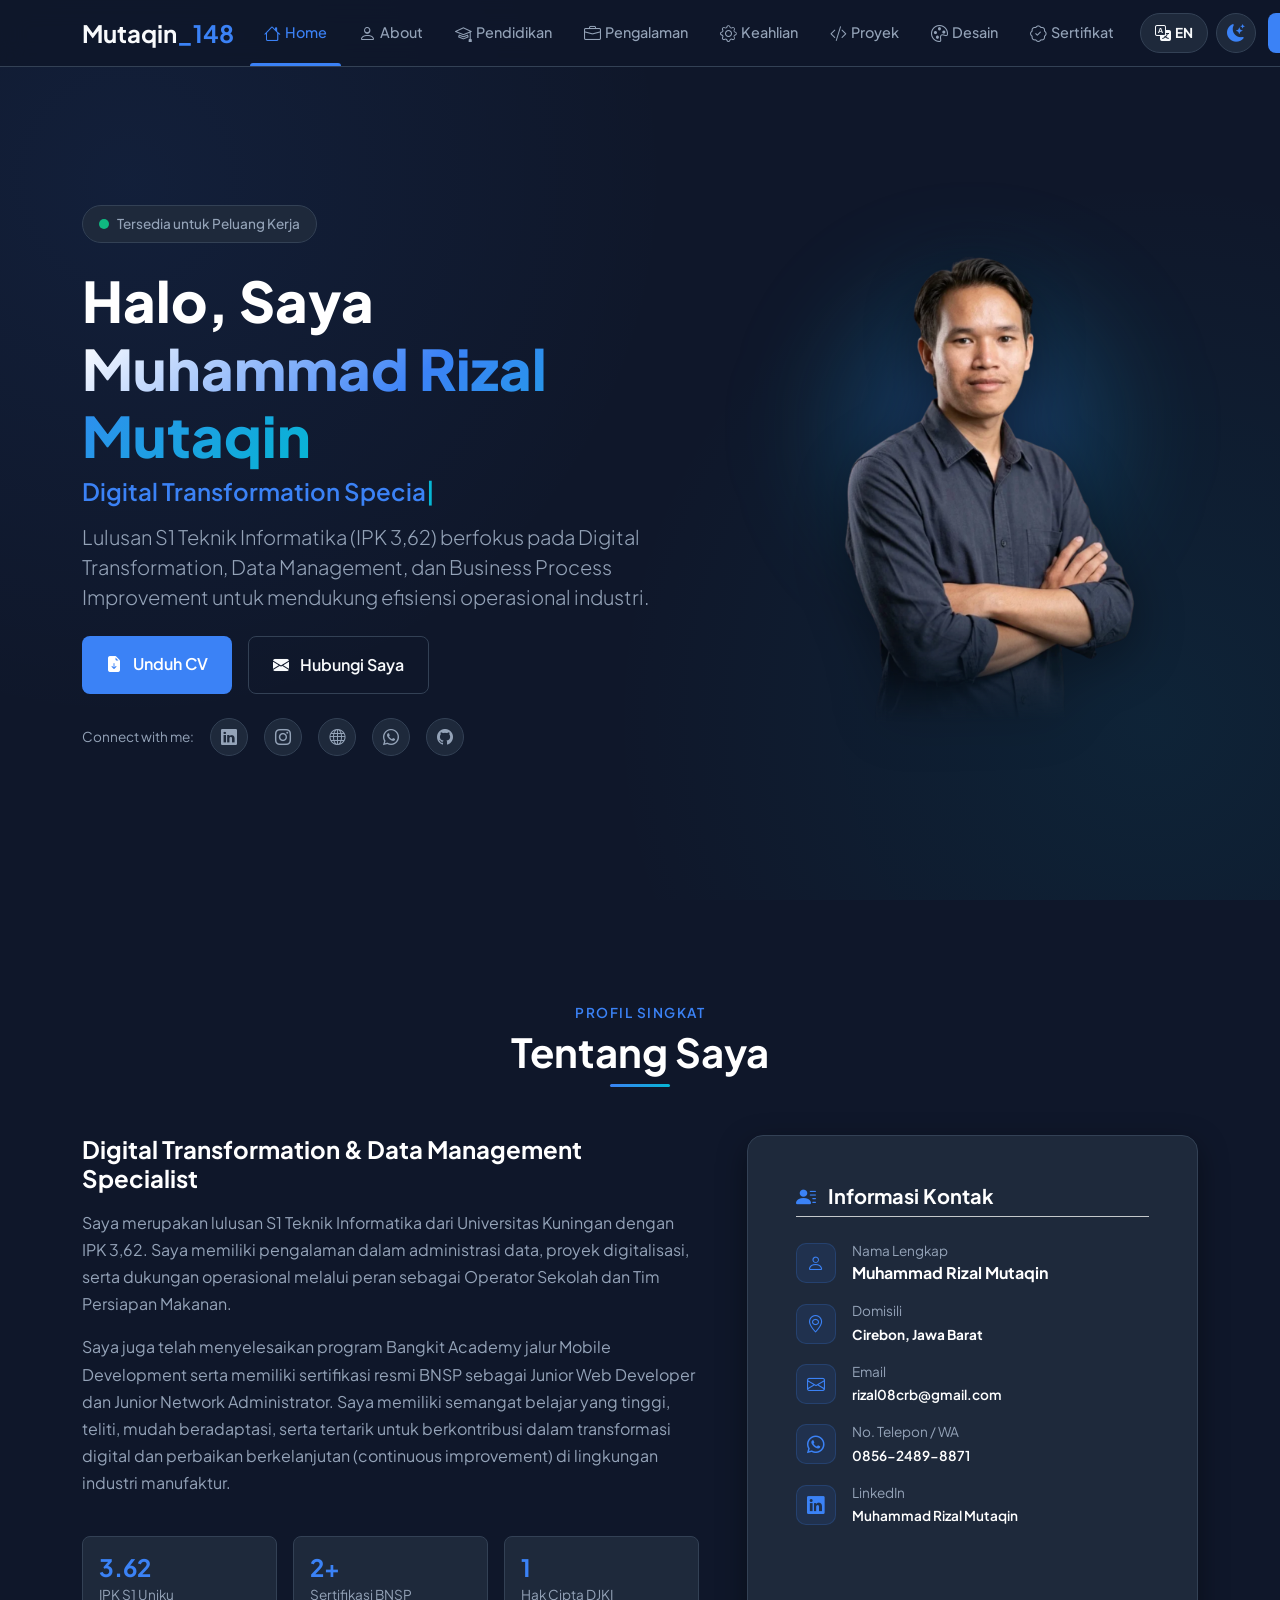
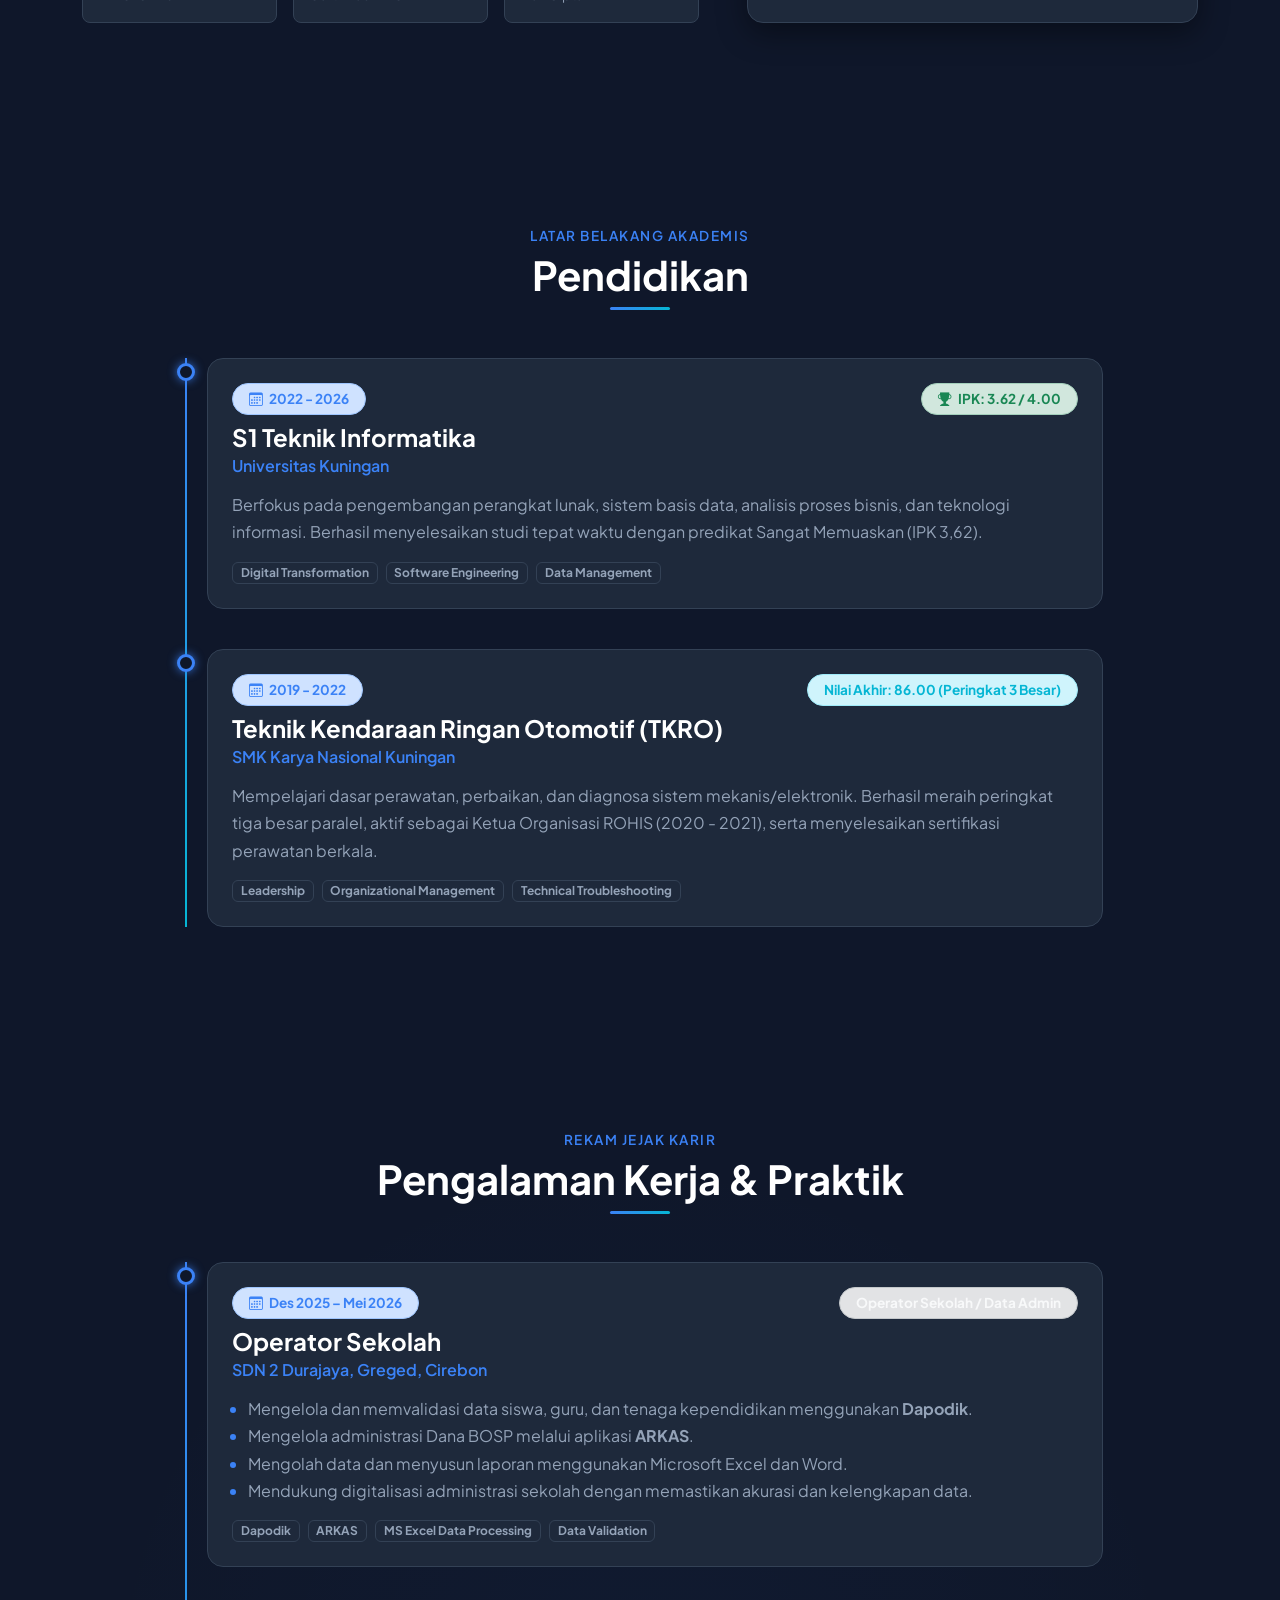
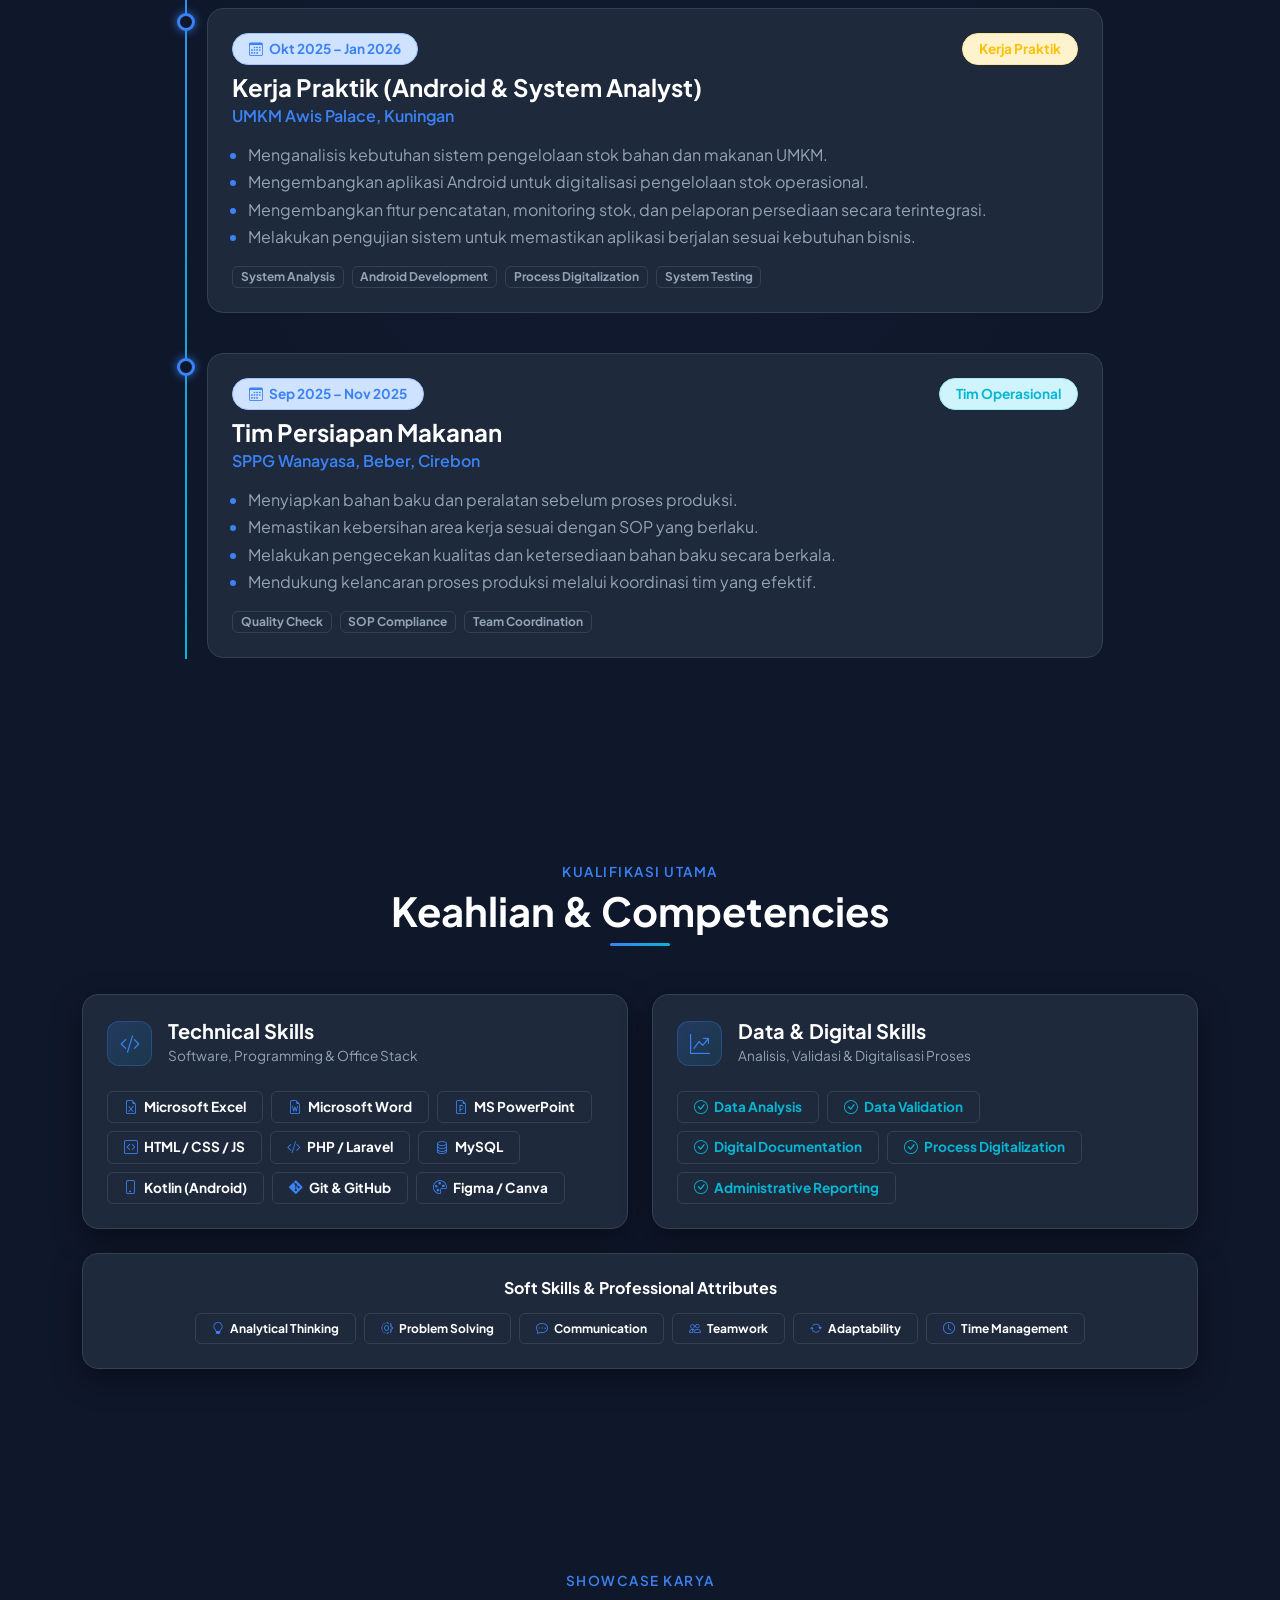
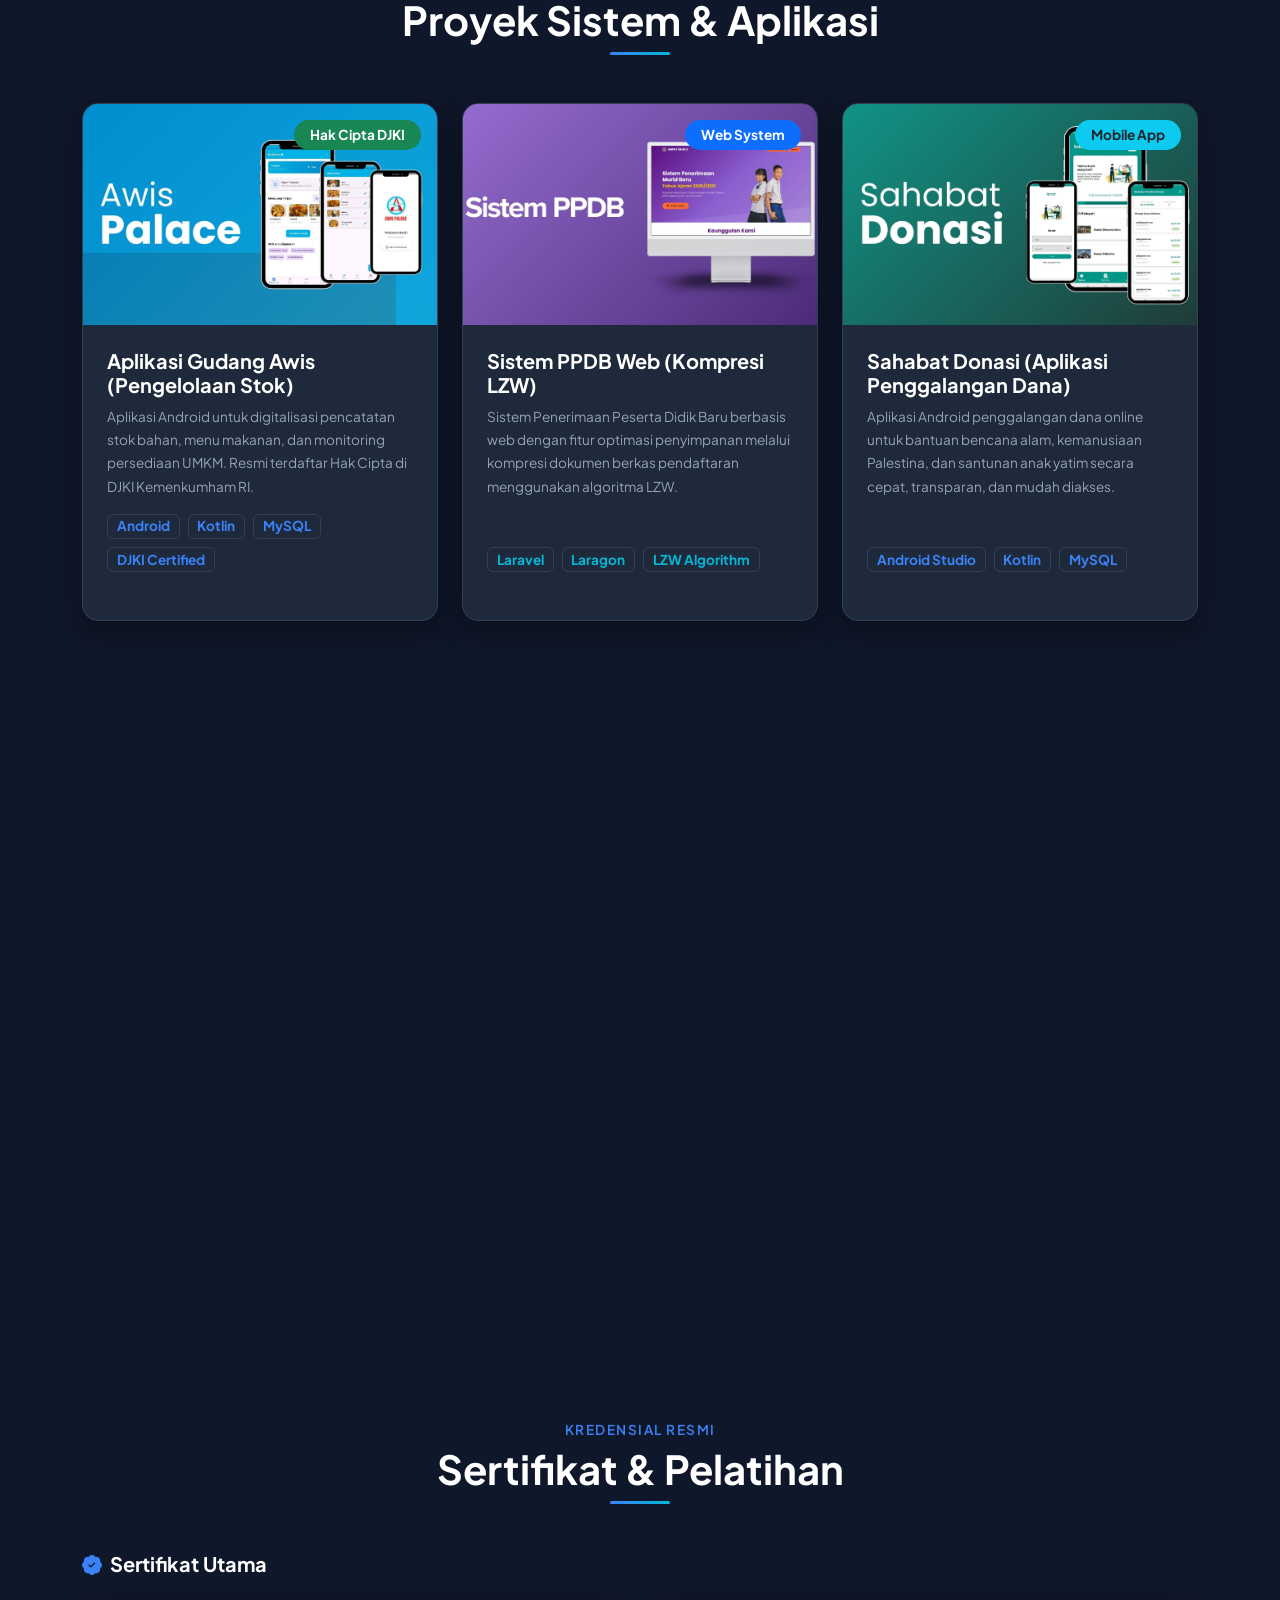
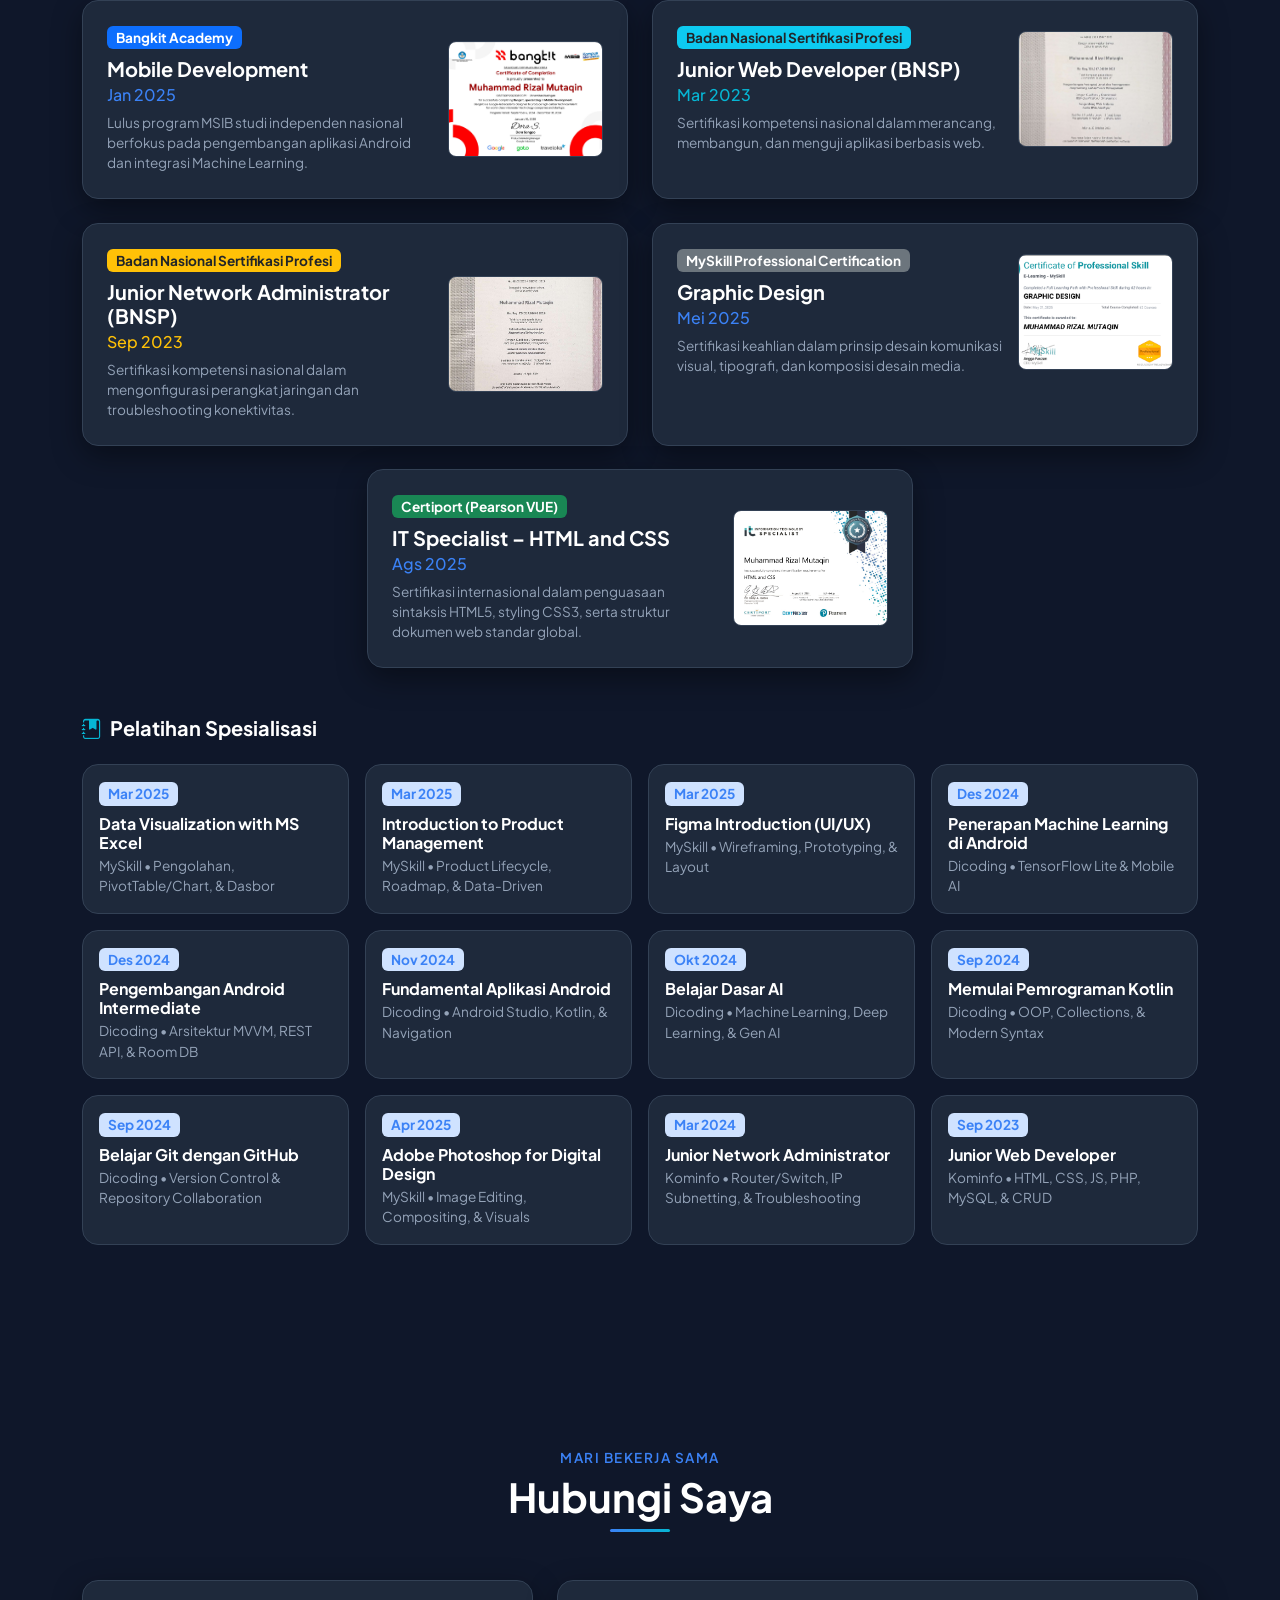
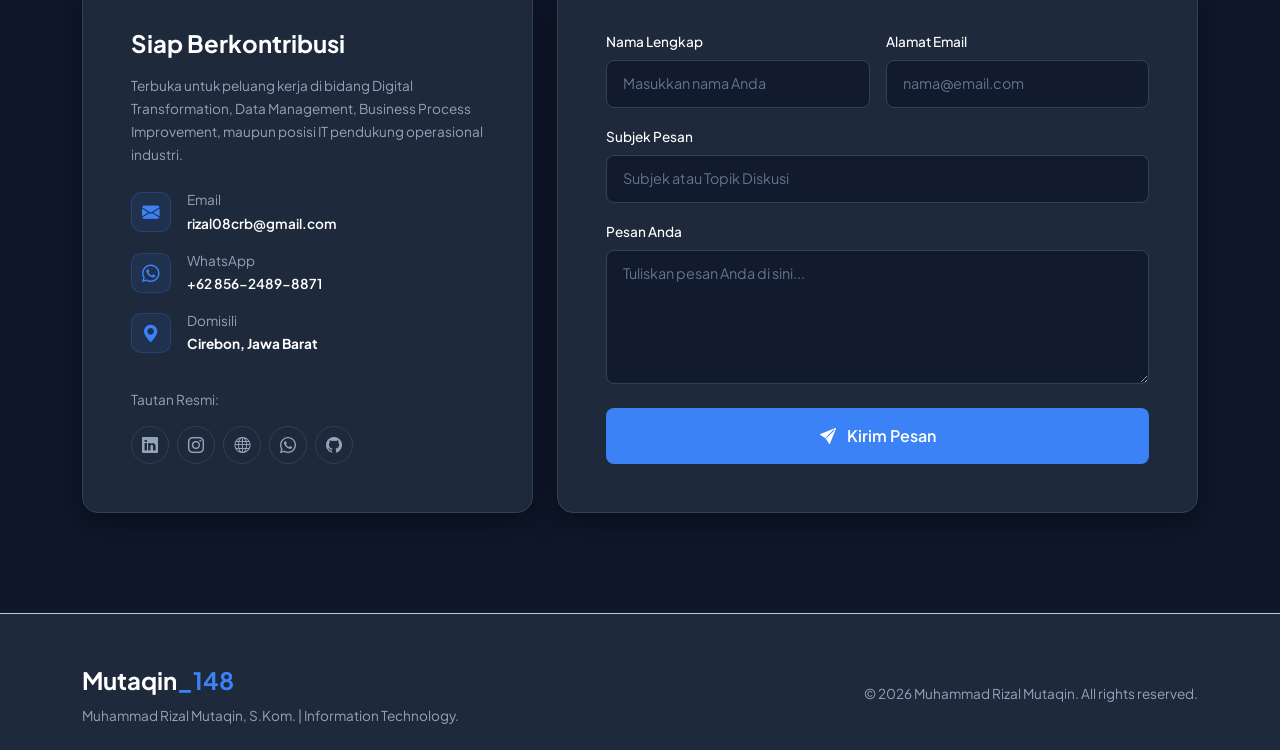
==== commit 9e6152d5: "Add files via upload" ====
--- a/index.html
+++ b/index.html
@@ -171,7 +171,7 @@
               <span class="text-muted-custom fs-7" data-i18n="hero_connect">Connect with me:</span>
               <a href="https://linkedin.com/in/muhammad-rizal-mutaqin08" target="_blank" class="social-icon-btn" aria-label="LinkedIn"><i class="bi bi-linkedin"></i></a>
               <a href="https://instagram.com/mutaqin_148" target="_blank" class="social-icon-btn" aria-label="Instagram"><i class="bi bi-instagram"></i></a>
-              <a href="https://bit.ly/portofolio_mrizalmutaqin" target="_blank" class="social-icon-btn" aria-label="Portfolio"><i class="bi bi-globe"></i></a>
+              <a href="https://portofolio-mutaqin148.vercel.app/" target="_blank" class="social-icon-btn" aria-label="Portfolio"><i class="bi bi-globe"></i></a>
               <a href="https://wa.me/6285624898871" target="_blank" class="social-icon-btn" aria-label="WhatsApp"><i class="bi bi-whatsapp"></i></a>
               <a href="https://github.com/Rizal0812" target="_blank" class="social-icon-btn" aria-label="WhatsApp"><i class="bi bi-github"></i></a>
             </div>
--- a/css/style.css
+++ b/css/style.css
@@ -600,14 +600,46 @@
 
 .reveal-element {
   opacity: 0;
-  transform: translateY(30px);
-  transition: opacity 0.8s ease-out, transform 0.8s ease-out;
+  will-change: opacity, transform;
+  transition: opacity 0.8s cubic-bezier(0.25, 1, 0.5, 1), 
+              transform 0.8s cubic-bezier(0.25, 1, 0.5, 1);
 }
 
 .reveal-element.active {
   opacity: 1;
   transform: translateY(0);
 }
+
+/* Variasi 1: Slide Up (Default) */
+.reveal-up {
+  transform: translateY(40px);
+}
+
+/* Variasi 2: Zoom In (Sangat Bagus untuk Card / Project / Gallery) */
+.reveal-zoom {
+  transform: scale(0.92) translateY(20px);
+}
+
+/* Variasi 3: Slide Left & Right (Untuk Timeline & About) */
+.reveal-left {
+  transform: translateX(-40px);
+}
+
+.reveal-right {
+  transform: translateX(40px);
+}
+
+/* KETIKA ELEMEN AKTIF (MASUK VIEWPORT) */
+.reveal-element.active {
+  opacity: 1;
+  transform: translateY(0) translateX(0) scale(1);
+}
+
+/* Stagger Delay (Efek Berurutan pada Kartu) */
+.delay-1 { transition-delay: 0.1s; }
+.delay-2 { transition-delay: 0.2s; }
+.delay-3 { transition-delay: 0.3s; }
+.delay-4 { transition-delay: 0.4s; }
 
 /* ==========================================================================
    7. RESPONSIVE OPTIMIZATION
@@ -642,4 +674,29 @@
 
   .hero-section .btn { width: 100%; }
   .back-to-top-btn { bottom: 20px; right: 20px; width: 40px; height: 40px; font-size: 1.25rem; }
+}
+
+@media (max-width: 767.98px) {
+  /* Di HP, kurangi jarak perpindahan agar scroll terasa ringan dan presisi */
+  .reveal-up {
+    transform: translateY(20px);
+  }
+
+  .reveal-zoom {
+    transform: scale(0.96) translateY(10px);
+  }
+
+  .reveal-left,
+  .reveal-right {
+    transform: translateX(0) translateY(15px); /* Ubah slide samping jadi slide bawah di HP */
+  }
+
+  /* Hilangkan delay berlebihan di HP agar pengguna tidak perlu menunggu lama saat scroll cepat */
+  .delay-1, .delay-2, .delay-3, .delay-4 {
+    transition-delay: 0.05s;
+  }
+
+  .reveal-element {
+    transition-duration: 0.6s; /* Animasi sedikit lebih cepat di HP */
+  }
 }
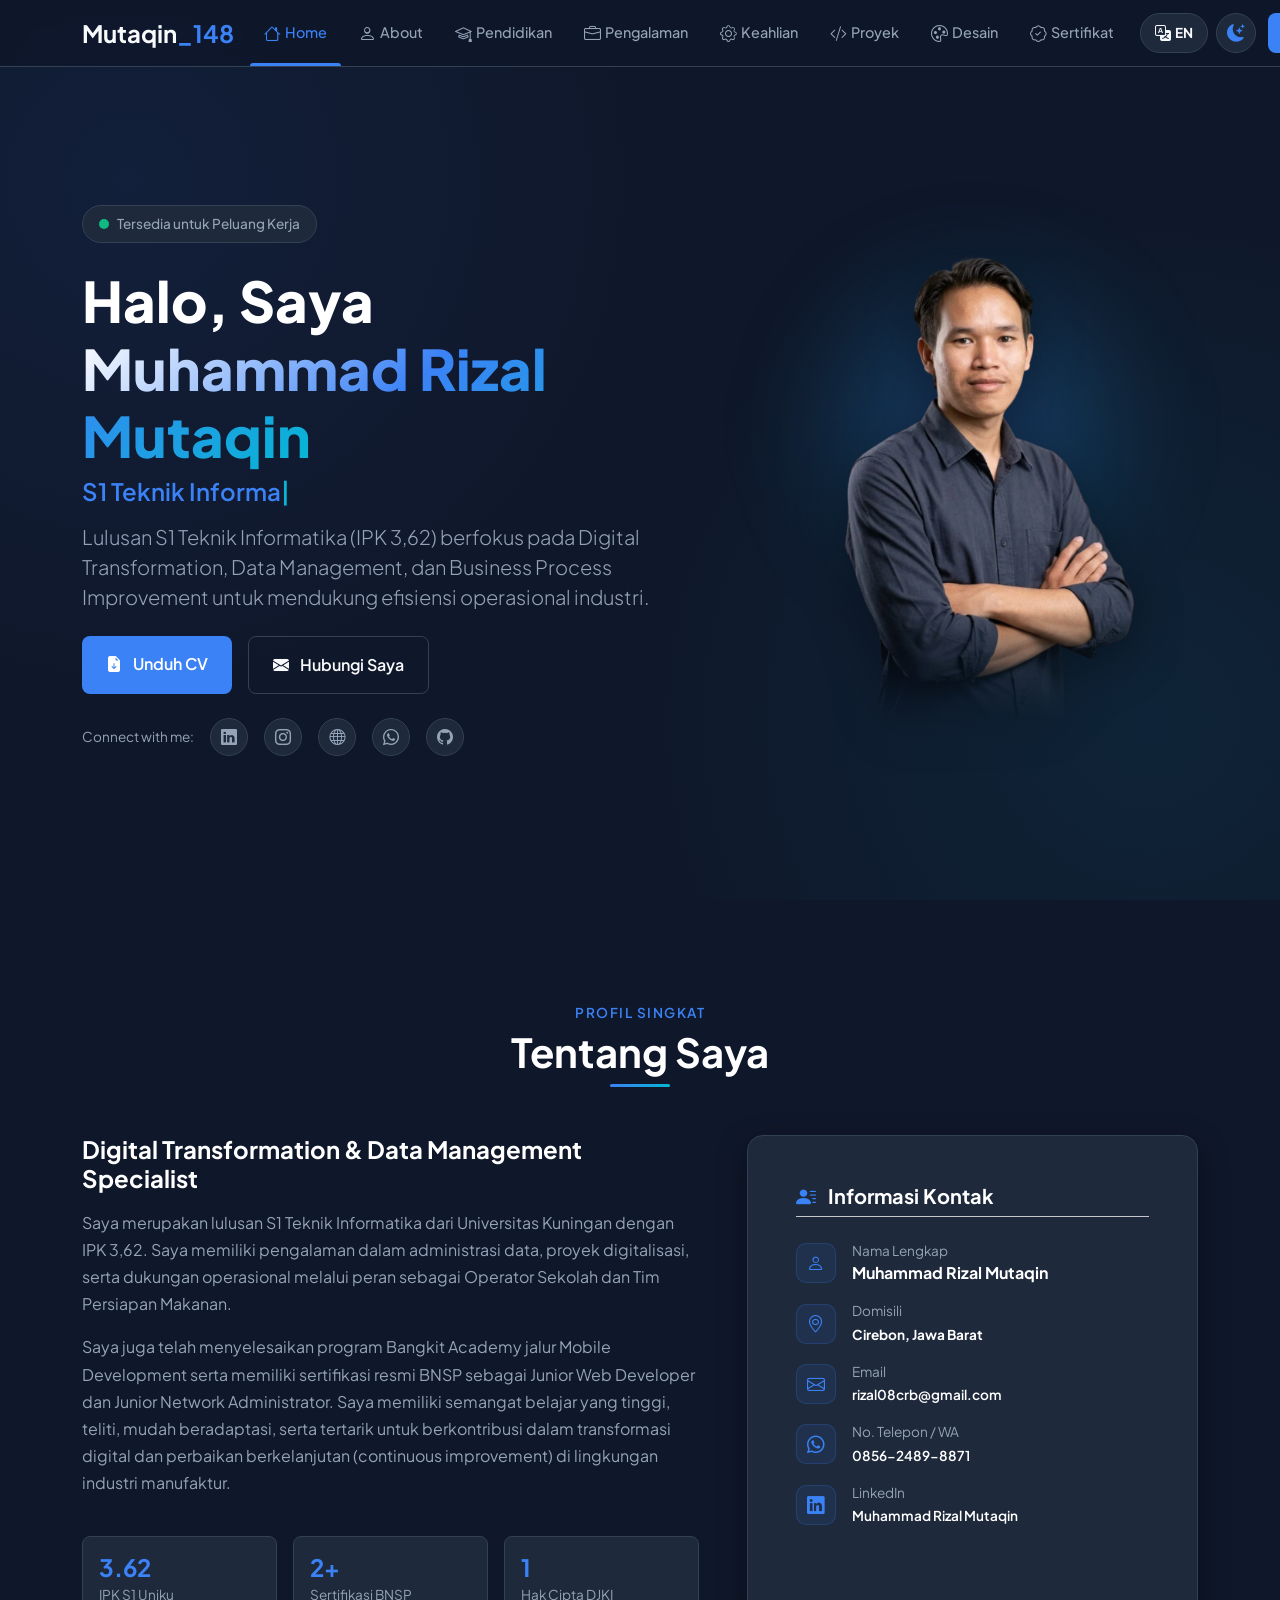
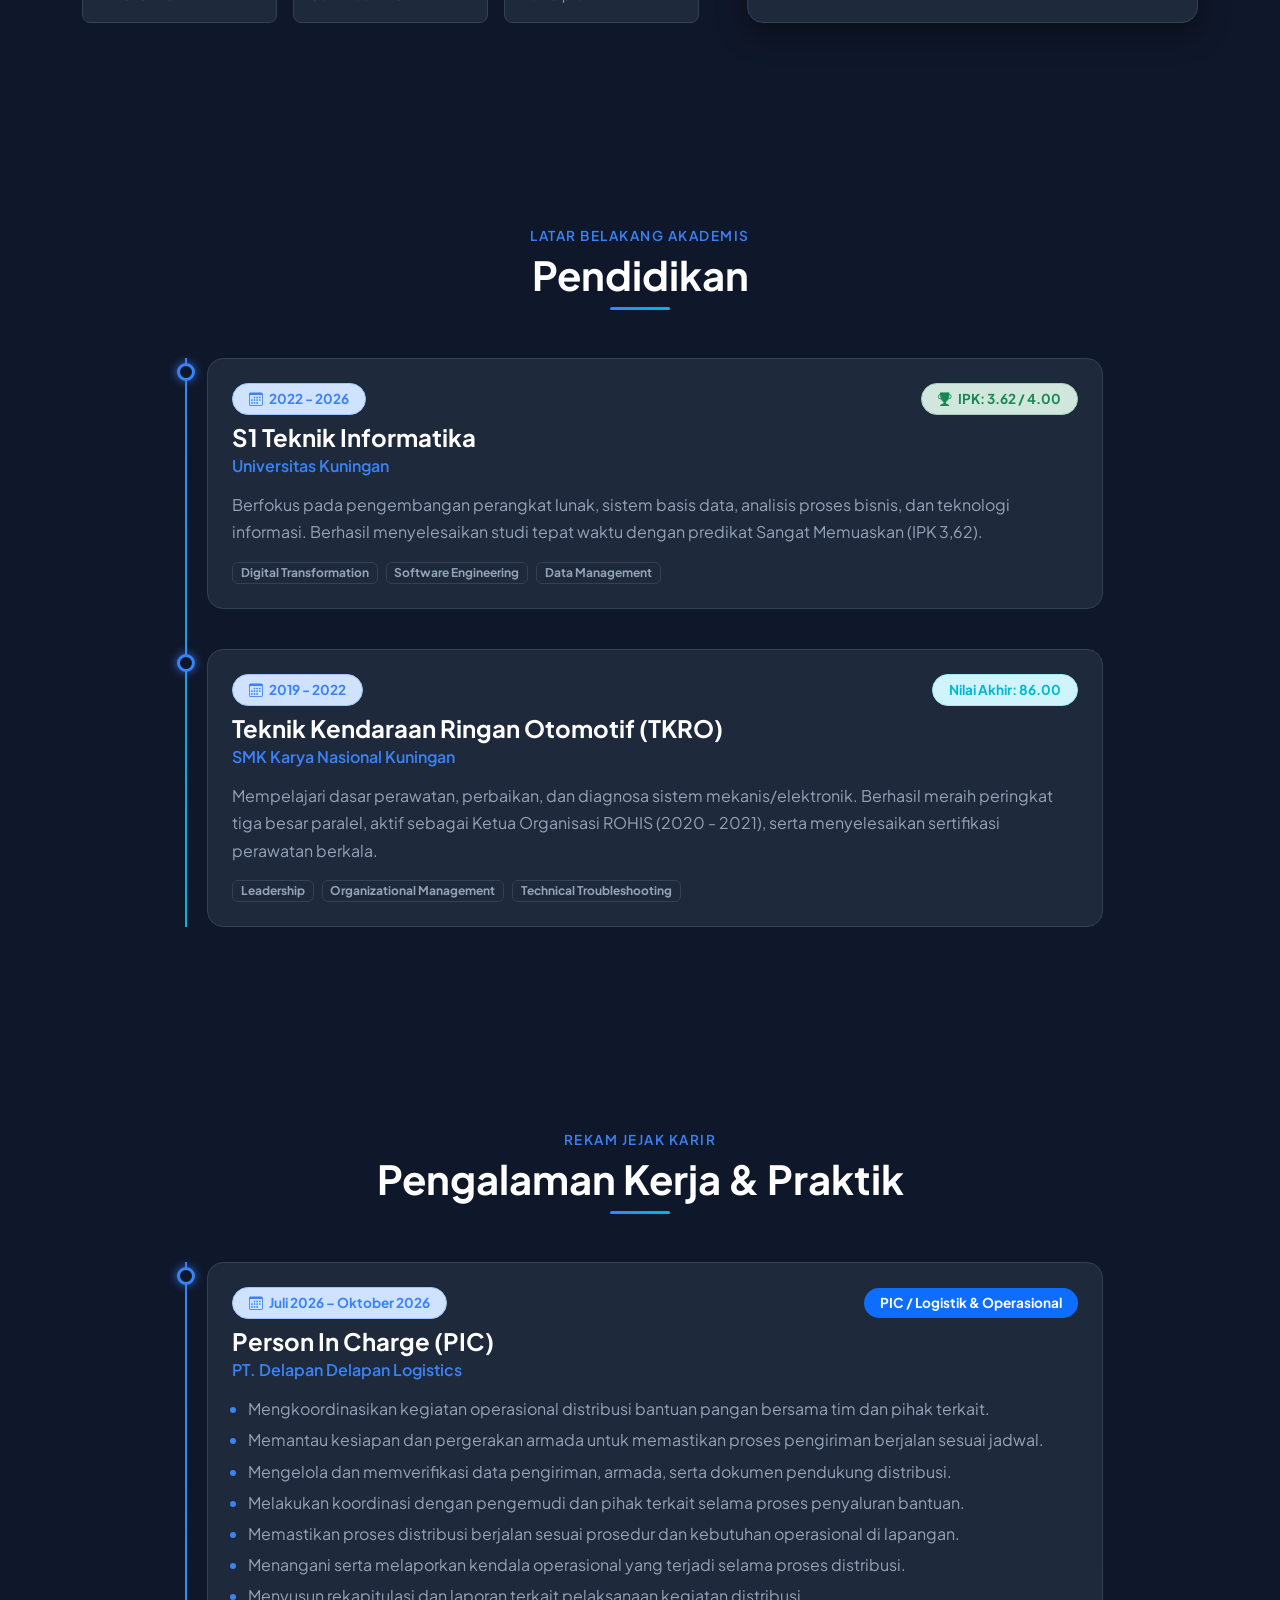
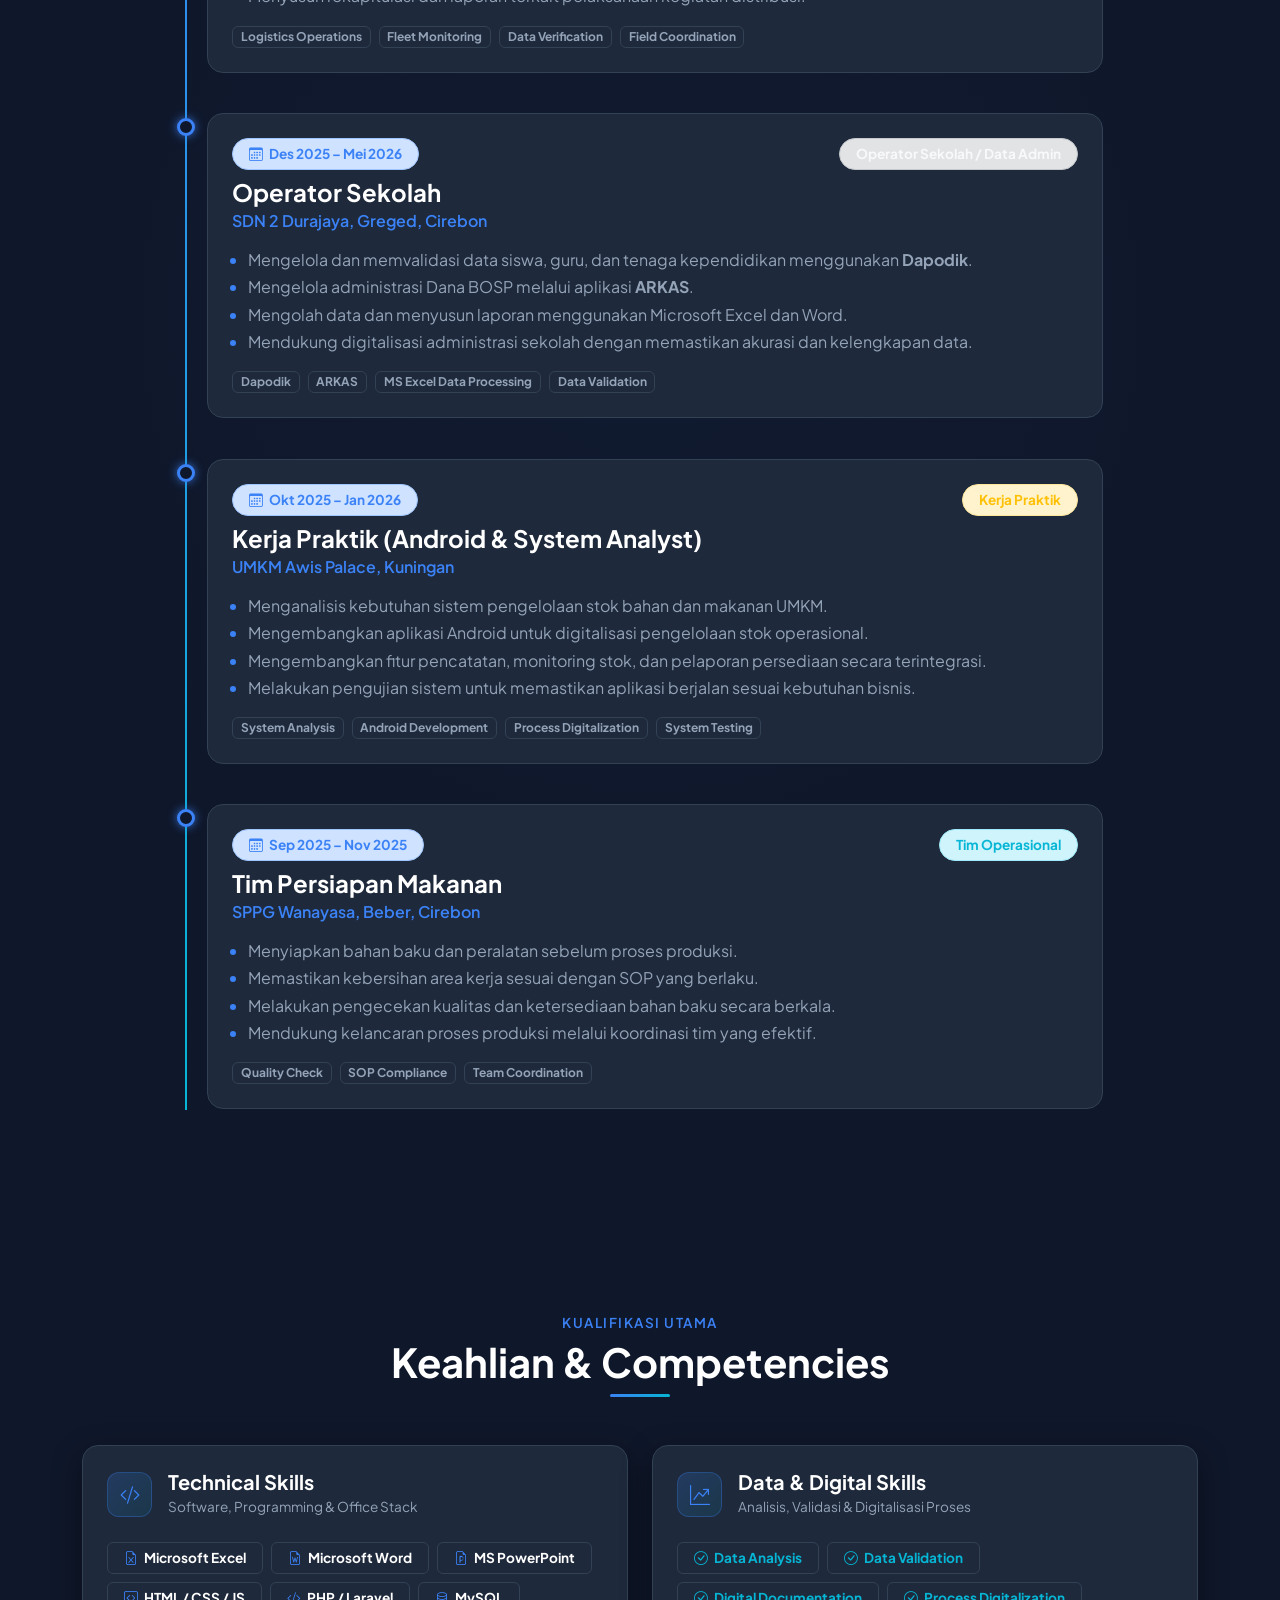
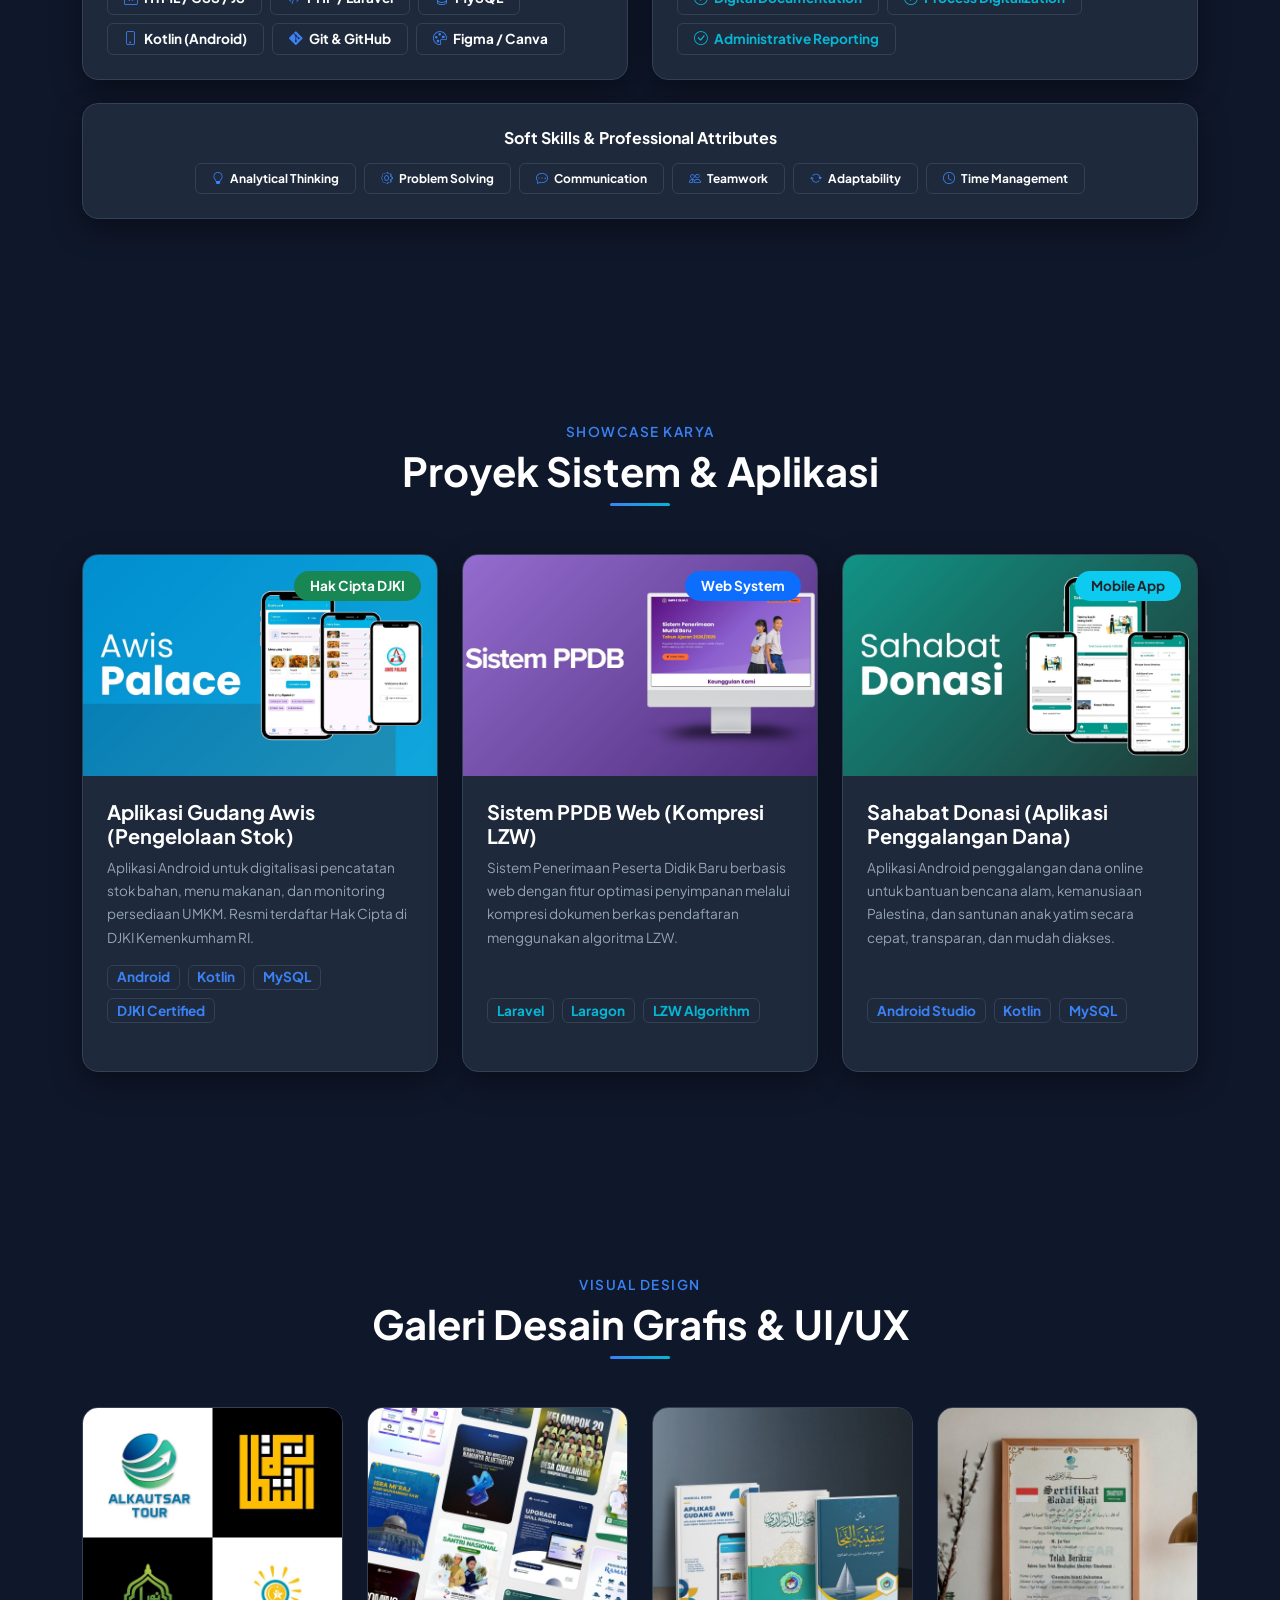
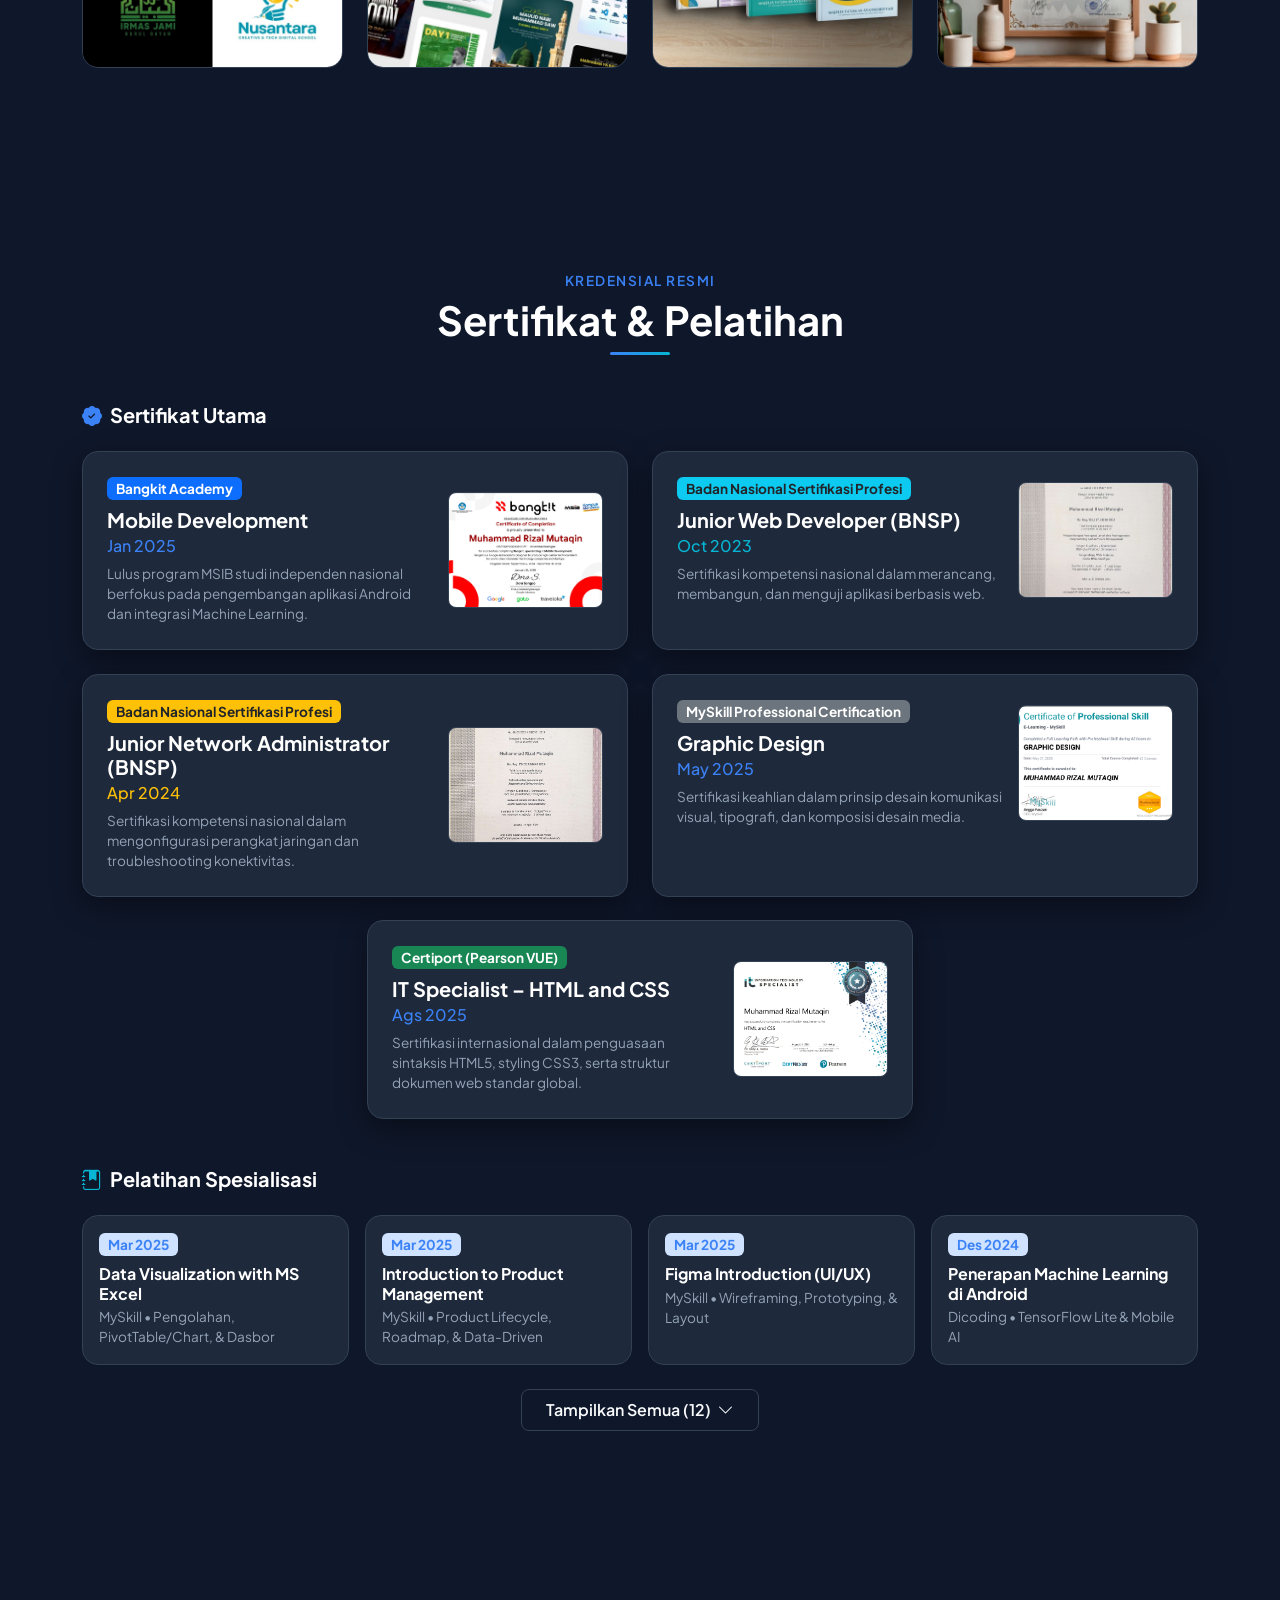
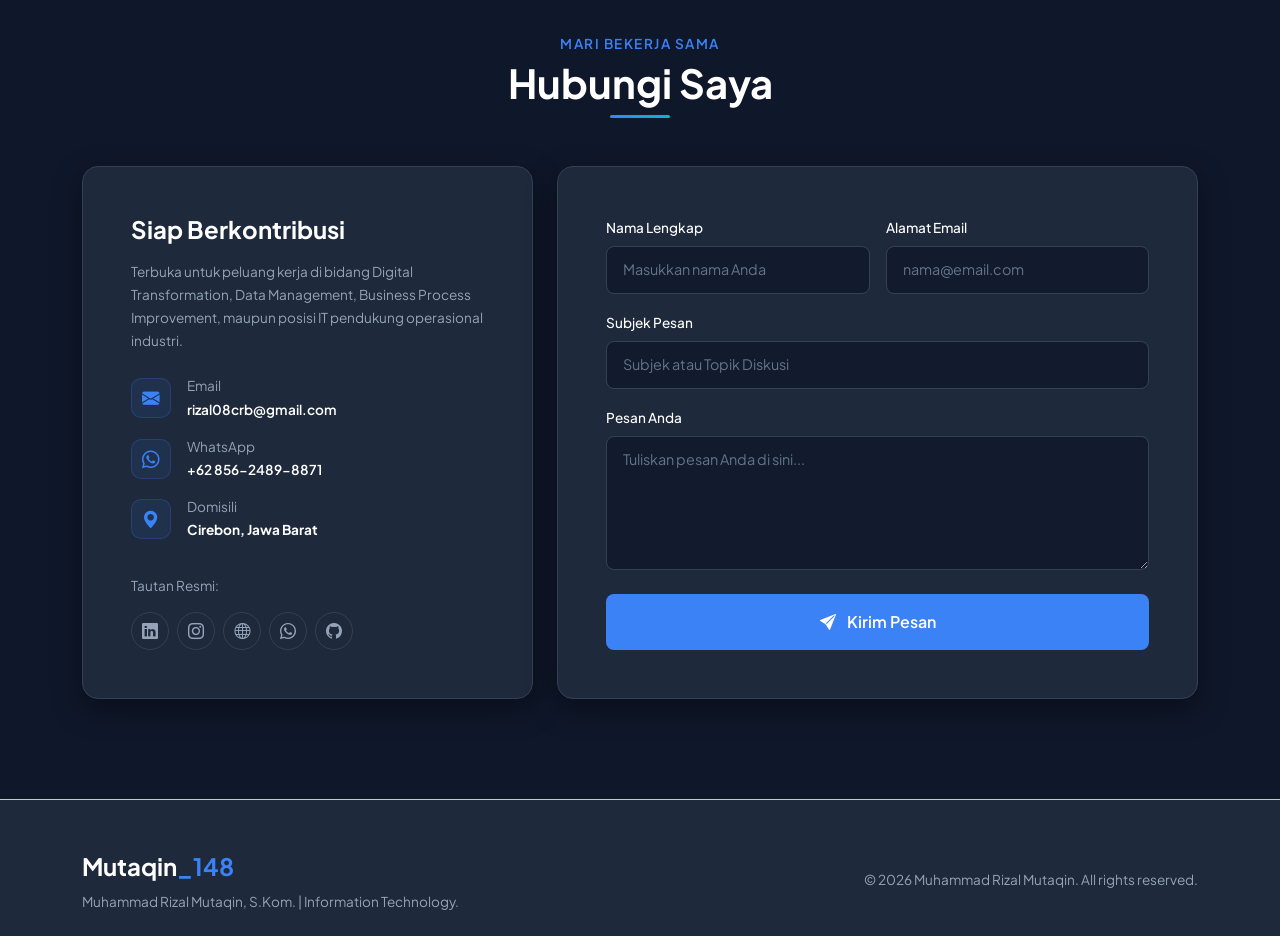
==== commit a0847e1b: "PIC" ====
--- a/index.html
+++ b/index.html
@@ -374,6 +374,38 @@
           <div class="col-lg-10">
             
             <div class="timeline-container">
+              
+              <!-- PT Delapan Delapan Logistics (PIC) -->
+              <div class="timeline-item">
+                <div class="timeline-dot"></div>
+                <div class="timeline-content p-4 rounded-4">
+                  <div class="d-flex flex-wrap justify-content-between align-items-center gap-2 mb-2">
+                    <span class="badge bg-primary-subtle text-accent border border-primary-subtle px-3 py-2 rounded-pill fs-7">
+                      <i class="bi bi-calendar3 me-1"></i> Juli 2026 – Oktober 2026
+                    </span>
+                    <span class="badge bg-primary text-white px-3 py-2 rounded-pill fs-7" data-i18n="exp_delapan_role">
+                      PIC / Logistics Operations
+                    </span>
+                  </div>
+                  <h3 class="fs-4 fw-bold text-white mb-1" data-i18n="exp_delapan_company">Person In Charge (PIC)</h3>
+                  <h4 class="fs-6 fw-semibold text-accent mb-3">PT. Delapan Delapan Logistics</h4>
+                  <ul class="text-muted-custom leading-relaxed mb-3 ps-3">
+                    <li class="mb-1" data-i18n="exp_delapan_l1">Mengkoordinasikan kegiatan operasional distribusi bantuan pangan bersama tim dan pihak terkait.</li>
+                    <li class="mb-1" data-i18n="exp_delapan_l2">Memantau kesiapan dan pergerakan armada untuk memastikan proses pengiriman berjalan sesuai jadwal.</li>
+                    <li class="mb-1" data-i18n="exp_delapan_l3">Mengelola dan memverifikasi data pengiriman, armada, serta dokumen pendukung distribusi.</li>
+                    <li class="mb-1" data-i18n="exp_delapan_l4">Melakukan koordinasi dengan pengemudi dan pihak terkait selama proses penyaluran bantuan.</li>
+                    <li class="mb-1" data-i18n="exp_delapan_l5">Memastikan proses distribusi berjalan sesuai prosedur dan kebutuhan operasional di lapangan.</li>
+                    <li class="mb-1" data-i18n="exp_delapan_l6">Menangani serta melaporkan kendala operasional yang terjadi selama proses distribusi.</li>
+                    <li class="mb-0" data-i18n="exp_delapan_l7">Menyusun rekapitulasi dan laporan terkait pelaksanaan kegiatan distribusi.</li>
+                  </ul>
+                  <div class="d-flex flex-wrap gap-2">
+                    <span class="badge bg-card text-muted-custom border-subtle">Logistics Operations</span>
+                    <span class="badge bg-card text-muted-custom border-subtle">Fleet Monitoring</span>
+                    <span class="badge bg-card text-muted-custom border-subtle">Data Verification</span>
+                    <span class="badge bg-card text-muted-custom border-subtle">Field Coordination</span>
+                  </div>
+                </div>
+              </div>
 
               <!-- Operator Sekolah SDN 2 Durajaya -->
               <div class="timeline-item">
@@ -743,7 +775,7 @@
                 <div class="col-8">
                   <span class="badge bg-info text-dark fs-7 mb-2">Badan Nasional Sertifikasi Profesi</span>
                   <h3 class="fs-5 fw-bold text-white mb-1">Junior Web Developer (BNSP)</h3>
-                  <h4 class="fs-6 text-cyan mb-2">Mar 2023</h4>
+                  <h4 class="fs-6 text-cyan mb-2">Oct 2023</h4>
                   <p class="text-muted-custom fs-7 mb-0" data-i18n="cert_jwd_desc">Sertifikasi kompetensi nasional dalam merancang, membangun, dan menguji aplikasi berbasis web.</p>
                 </div>
                 <div class="col-4 text-end">
@@ -762,7 +794,7 @@
                 <div class="col-8">
                   <span class="badge bg-warning text-dark fs-7 mb-2">Badan Nasional Sertifikasi Profesi</span>
                   <h3 class="fs-5 fw-bold text-white mb-1">Junior Network Administrator (BNSP)</h3>
-                  <h4 class="fs-6 text-warning mb-2">Sep 2023</h4>
+                  <h4 class="fs-6 text-warning mb-2">Apr 2024</h4>
                   <p class="text-muted-custom fs-7 mb-0" data-i18n="cert_jna_desc">Sertifikasi kompetensi nasional dalam mengonfigurasi perangkat jaringan dan troubleshooting konektivitas.</p>
                 </div>
                 <div class="col-4 text-end">
@@ -781,7 +813,7 @@
                 <div class="col-8">
                   <span class="badge bg-secondary text-white fs-7 mb-2">MySkill Professional Certification</span>
                   <h3 class="fs-5 fw-bold text-white mb-1">Graphic Design</h3>
-                  <h4 class="fs-6 text-accent mb-2">Mei 2025</h4>
+                  <h4 class="fs-6 text-accent mb-2">May 2025</h4>
                   <p class="text-muted-custom fs-7 mb-0" data-i18n="cert_gd_desc">Sertifikasi keahlian dalam prinsip desain komunikasi visual, tipografi, dan komposisi desain media.</p>
                 </div>
                 <div class="col-4 text-end">
@@ -816,10 +848,11 @@
 
         <!-- Pelatihan Tambahan (12 Pelatihan Spesialisasi - 4 Kolom) -->
         <h3 class="fs-5 fw-bold text-white mb-4"><i class="bi bi-journal-bookmark-fill text-cyan me-2"></i><span data-i18n="cert_train_heading">Pelatihan Spesialisasi</span></h3>
-        <div class="row g-3">
+        
+        <div class="row g-3" id="trainingContainer">
           
-          <!-- 1. Data Visualization Excel -->
-          <div class="col-6 col-md-6 col-lg-3">
+          <!-- 1. Data Visualization Excel (Tampil Awal) -->
+          <div class="col-6 col-md-6 col-lg-3 training-card" data-training-card>
             <div class="p-3 rounded-4 bg-card border-subtle h-100">
               <span class="badge bg-primary-subtle text-accent fs-7 mb-2">Mar 2025</span>
               <h4 class="fs-6 fw-bold text-white mb-1">Data Visualization with MS Excel</h4>
@@ -827,8 +860,8 @@
             </div>
           </div>
 
-          <!-- 2. Product Management -->
-          <div class="col-6 col-md-6 col-lg-3">
+          <!-- 2. Product Management (Tampil Awal) -->
+          <div class="col-6 col-md-6 col-lg-3 training-card" data-training-card>
             <div class="p-3 rounded-4 bg-card border-subtle h-100">
               <span class="badge bg-primary-subtle text-accent fs-7 mb-2">Mar 2025</span>
               <h4 class="fs-6 fw-bold text-white mb-1">Introduction to Product Management</h4>
@@ -836,8 +869,8 @@
             </div>
           </div>
 
-          <!-- 3. Figma UI/UX -->
-          <div class="col-6 col-md-6 col-lg-3">
+          <!-- 3. Figma UI/UX (Tampil Awal) -->
+          <div class="col-6 col-md-6 col-lg-3 training-card" data-training-card>
             <div class="p-3 rounded-4 bg-card border-subtle h-100">
               <span class="badge bg-primary-subtle text-accent fs-7 mb-2">Mar 2025</span>
               <h4 class="fs-6 fw-bold text-white mb-1">Figma Introduction (UI/UX)</h4>
@@ -845,8 +878,8 @@
             </div>
           </div>
 
-          <!-- 4. Machine Learning Android -->
-          <div class="col-6 col-md-6 col-lg-3">
+          <!-- 4. Machine Learning Android (Tampil Awal) -->
+          <div class="col-6 col-md-6 col-lg-3 training-card" data-training-card>
             <div class="p-3 rounded-4 bg-card border-subtle h-100">
               <span class="badge bg-primary-subtle text-accent fs-7 mb-2">Des 2024</span>
               <h4 class="fs-6 fw-bold text-white mb-1">Penerapan Machine Learning di Android</h4>
@@ -854,8 +887,8 @@
             </div>
           </div>
 
-          <!-- 5. Android Intermediate -->
-          <div class="col-6 col-md-6 col-lg-3">
+          <!-- 5. Android Intermediate (Hidden Awal) -->
+          <div class="col-6 col-md-6 col-lg-3 training-card is-hidden" data-training-card>
             <div class="p-3 rounded-4 bg-card border-subtle h-100">
               <span class="badge bg-primary-subtle text-accent fs-7 mb-2">Des 2024</span>
               <h4 class="fs-6 fw-bold text-white mb-1">Pengembangan Android Intermediate</h4>
@@ -863,8 +896,8 @@
             </div>
           </div>
 
-          <!-- 6. Fundamental Android -->
-          <div class="col-6 col-md-6 col-lg-3">
+          <!-- 6. Fundamental Android (Hidden Awal) -->
+          <div class="col-6 col-md-6 col-lg-3 training-card is-hidden" data-training-card>
             <div class="p-3 rounded-4 bg-card border-subtle h-100">
               <span class="badge bg-primary-subtle text-accent fs-7 mb-2">Nov 2024</span>
               <h4 class="fs-6 fw-bold text-white mb-1">Fundamental Aplikasi Android</h4>
@@ -872,8 +905,8 @@
             </div>
           </div>
 
-          <!-- 7. Belajar Dasar AI -->
-          <div class="col-6 col-md-6 col-lg-3">
+          <!-- 7. Belajar Dasar AI (Hidden Awal) -->
+          <div class="col-6 col-md-6 col-lg-3 training-card is-hidden" data-training-card>
             <div class="p-3 rounded-4 bg-card border-subtle h-100">
               <span class="badge bg-primary-subtle text-accent fs-7 mb-2">Okt 2024</span>
               <h4 class="fs-6 fw-bold text-white mb-1">Belajar Dasar AI</h4>
@@ -881,8 +914,8 @@
             </div>
           </div>
 
-          <!-- 8. Pemrograman Kotlin -->
-          <div class="col-6 col-md-6 col-lg-3">
+          <!-- 8. Pemrograman Kotlin (Hidden Awal) -->
+          <div class="col-6 col-md-6 col-lg-3 training-card is-hidden" data-training-card>
             <div class="p-3 rounded-4 bg-card border-subtle h-100">
               <span class="badge bg-primary-subtle text-accent fs-7 mb-2">Sep 2024</span>
               <h4 class="fs-6 fw-bold text-white mb-1">Memulai Pemrograman Kotlin</h4>
@@ -890,8 +923,8 @@
             </div>
           </div>
 
-          <!-- 9. Dasar Git & GitHub -->
-          <div class="col-6 col-md-6 col-lg-3">
+          <!-- 9. Dasar Git & GitHub (Hidden Awal) -->
+          <div class="col-6 col-md-6 col-lg-3 training-card is-hidden" data-training-card>
             <div class="p-3 rounded-4 bg-card border-subtle h-100">
               <span class="badge bg-primary-subtle text-accent fs-7 mb-2">Sep 2024</span>
               <h4 class="fs-6 fw-bold text-white mb-1">Belajar Git dengan GitHub</h4>
@@ -899,8 +932,8 @@
             </div>
           </div>
 
-          <!-- 10. Adobe Photoshop -->
-          <div class="col-6 col-md-6 col-lg-3">
+          <!-- 10. Adobe Photoshop (Hidden Awal) -->
+          <div class="col-6 col-md-6 col-lg-3 training-card is-hidden" data-training-card>
             <div class="p-3 rounded-4 bg-card border-subtle h-100">
               <span class="badge bg-primary-subtle text-accent fs-7 mb-2">Apr 2025</span>
               <h4 class="fs-6 fw-bold text-white mb-1">Adobe Photoshop for Digital Design</h4>
@@ -908,8 +941,8 @@
             </div>
           </div>
 
-          <!-- 11. Junior Network Administrator -->
-          <div class="col-6 col-md-6 col-lg-3">
+          <!-- 11. Junior Network Administrator (Hidden Awal) -->
+          <div class="col-6 col-md-6 col-lg-3 training-card is-hidden" data-training-card>
             <div class="p-3 rounded-4 bg-card border-subtle h-100">
               <span class="badge bg-primary-subtle text-accent fs-7 mb-2">Mar 2024</span>
               <h4 class="fs-6 fw-bold text-white mb-1">Junior Network Administrator</h4>
@@ -917,8 +950,8 @@
             </div>
           </div>
 
-          <!-- 12. Junior Web Developer -->
-          <div class="col-6 col-md-6 col-lg-3">
+          <!-- 12. Junior Web Developer (Hidden Awal) -->
+          <div class="col-6 col-md-6 col-lg-3 training-card is-hidden" data-training-card>
             <div class="p-3 rounded-4 bg-card border-subtle h-100">
               <span class="badge bg-primary-subtle text-accent fs-7 mb-2">Sep 2023</span>
               <h4 class="fs-6 fw-bold text-white mb-1">Junior Web Developer</h4>
@@ -927,6 +960,15 @@
           </div>
 
         </div>
+
+        <!-- Tombol Tampilkan Semua / Sembunyikan -->
+        <div class="text-center mt-4">
+          <button id="toggleTrainingBtn" class="btn btn-outline-custom px-4 py-2">
+            <span id="toggleTrainingText">Tampilkan Semua (12)</span>
+            <i id="toggleTrainingIcon" class="bi bi-chevron-down ms-1"></i>
+          </button>
+        </div>
+
       </div>
     </section>
 
--- a/css/style.css
+++ b/css/style.css
@@ -699,4 +699,17 @@
   .reveal-element {
     transition-duration: 0.6s; /* Animasi sedikit lebih cepat di HP */
   }
+}
+
+/* Training Cards Show/Hide Animation */
+.training-card {
+  transition: all 0.4s cubic-bezier(0.25, 1, 0.5, 1);
+  opacity: 1;
+  transform: translateY(0);
+}
+
+.training-card.is-hidden {
+  display: none !important;
+  opacity: 0;
+  transform: translateY(20px);
 }
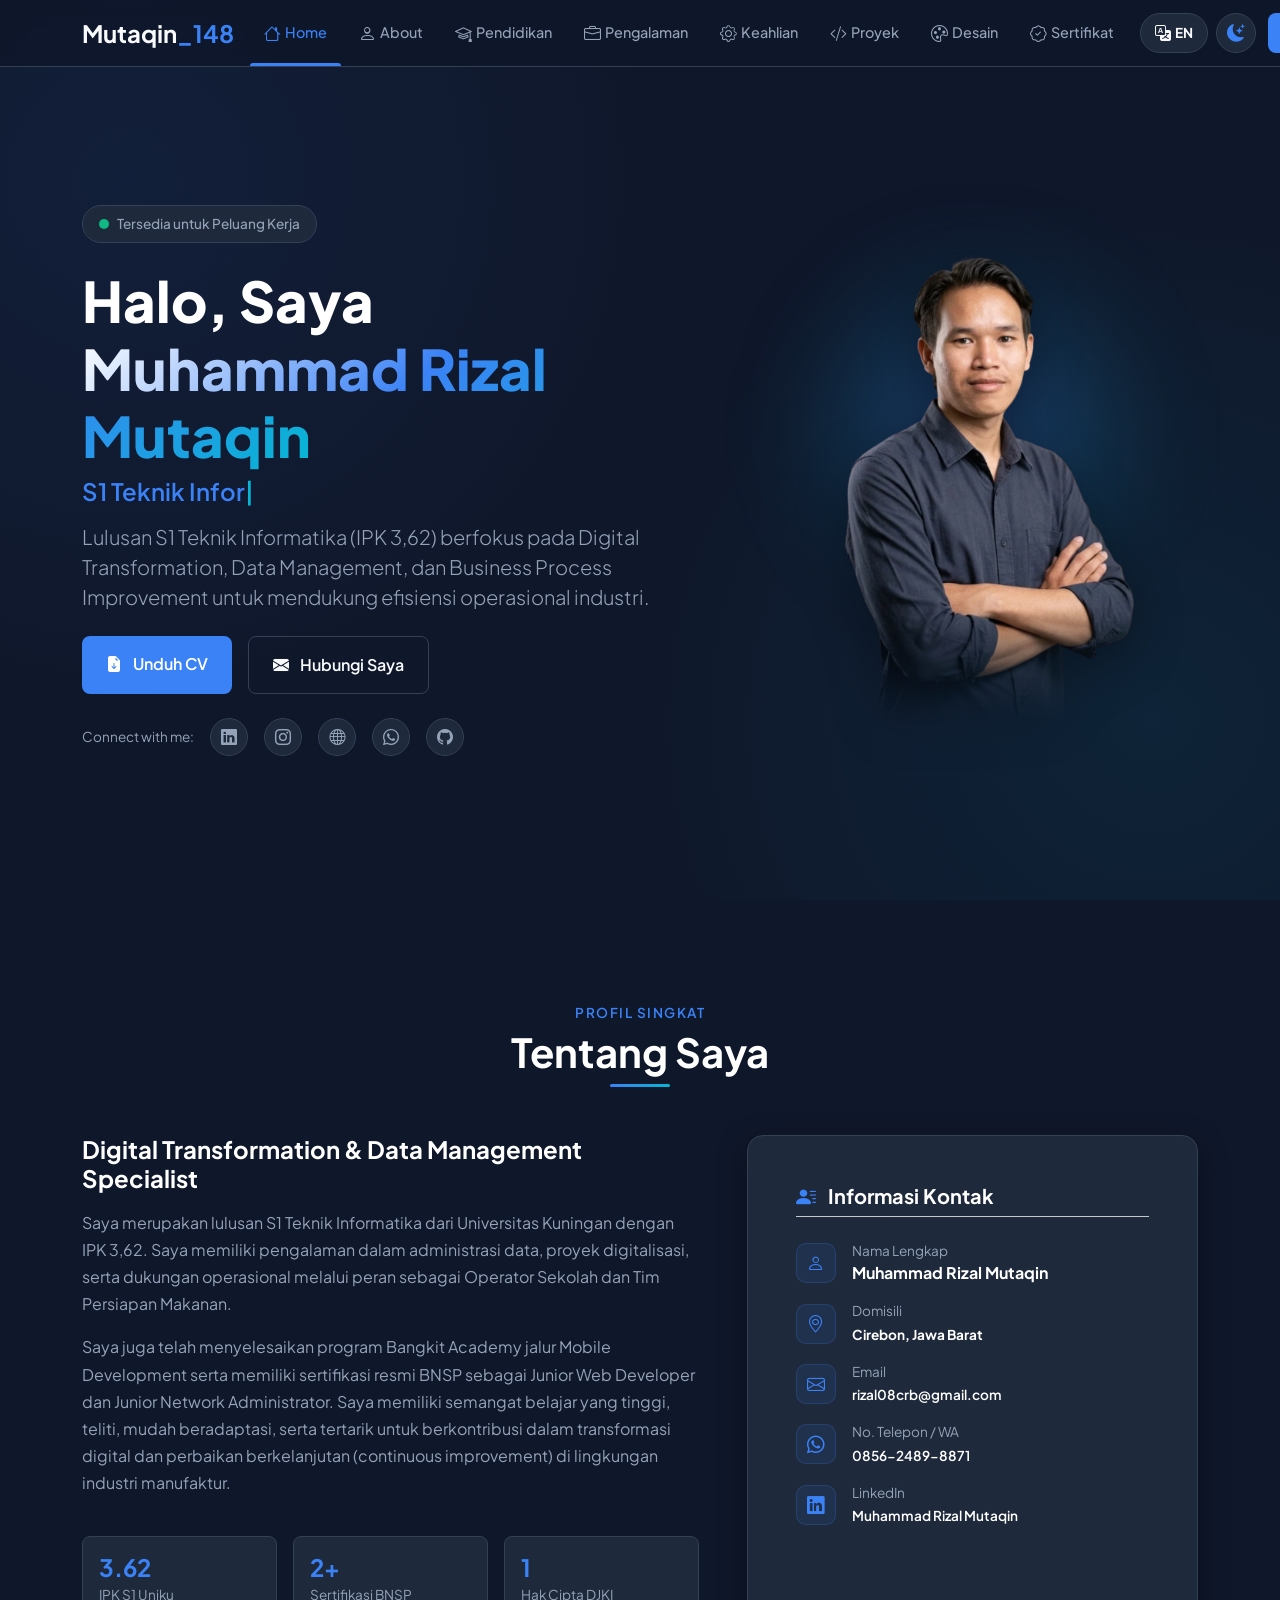
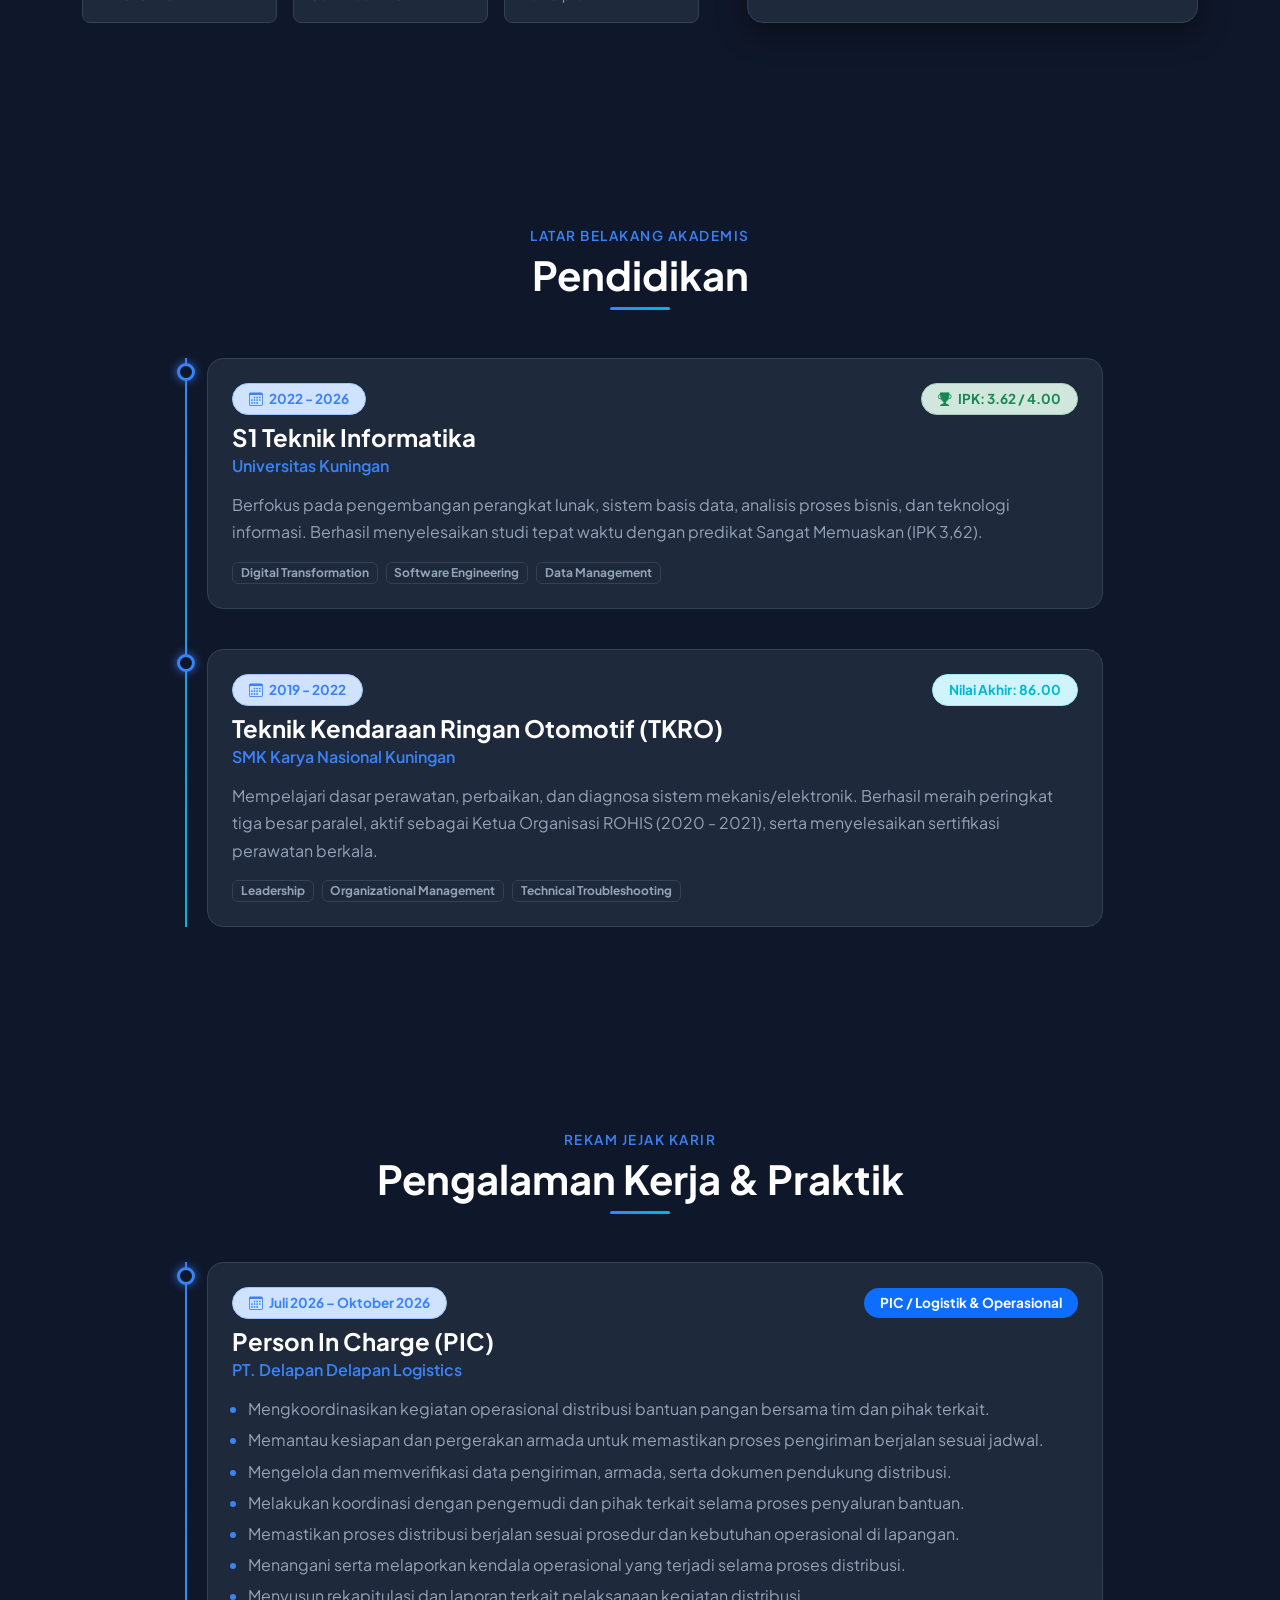
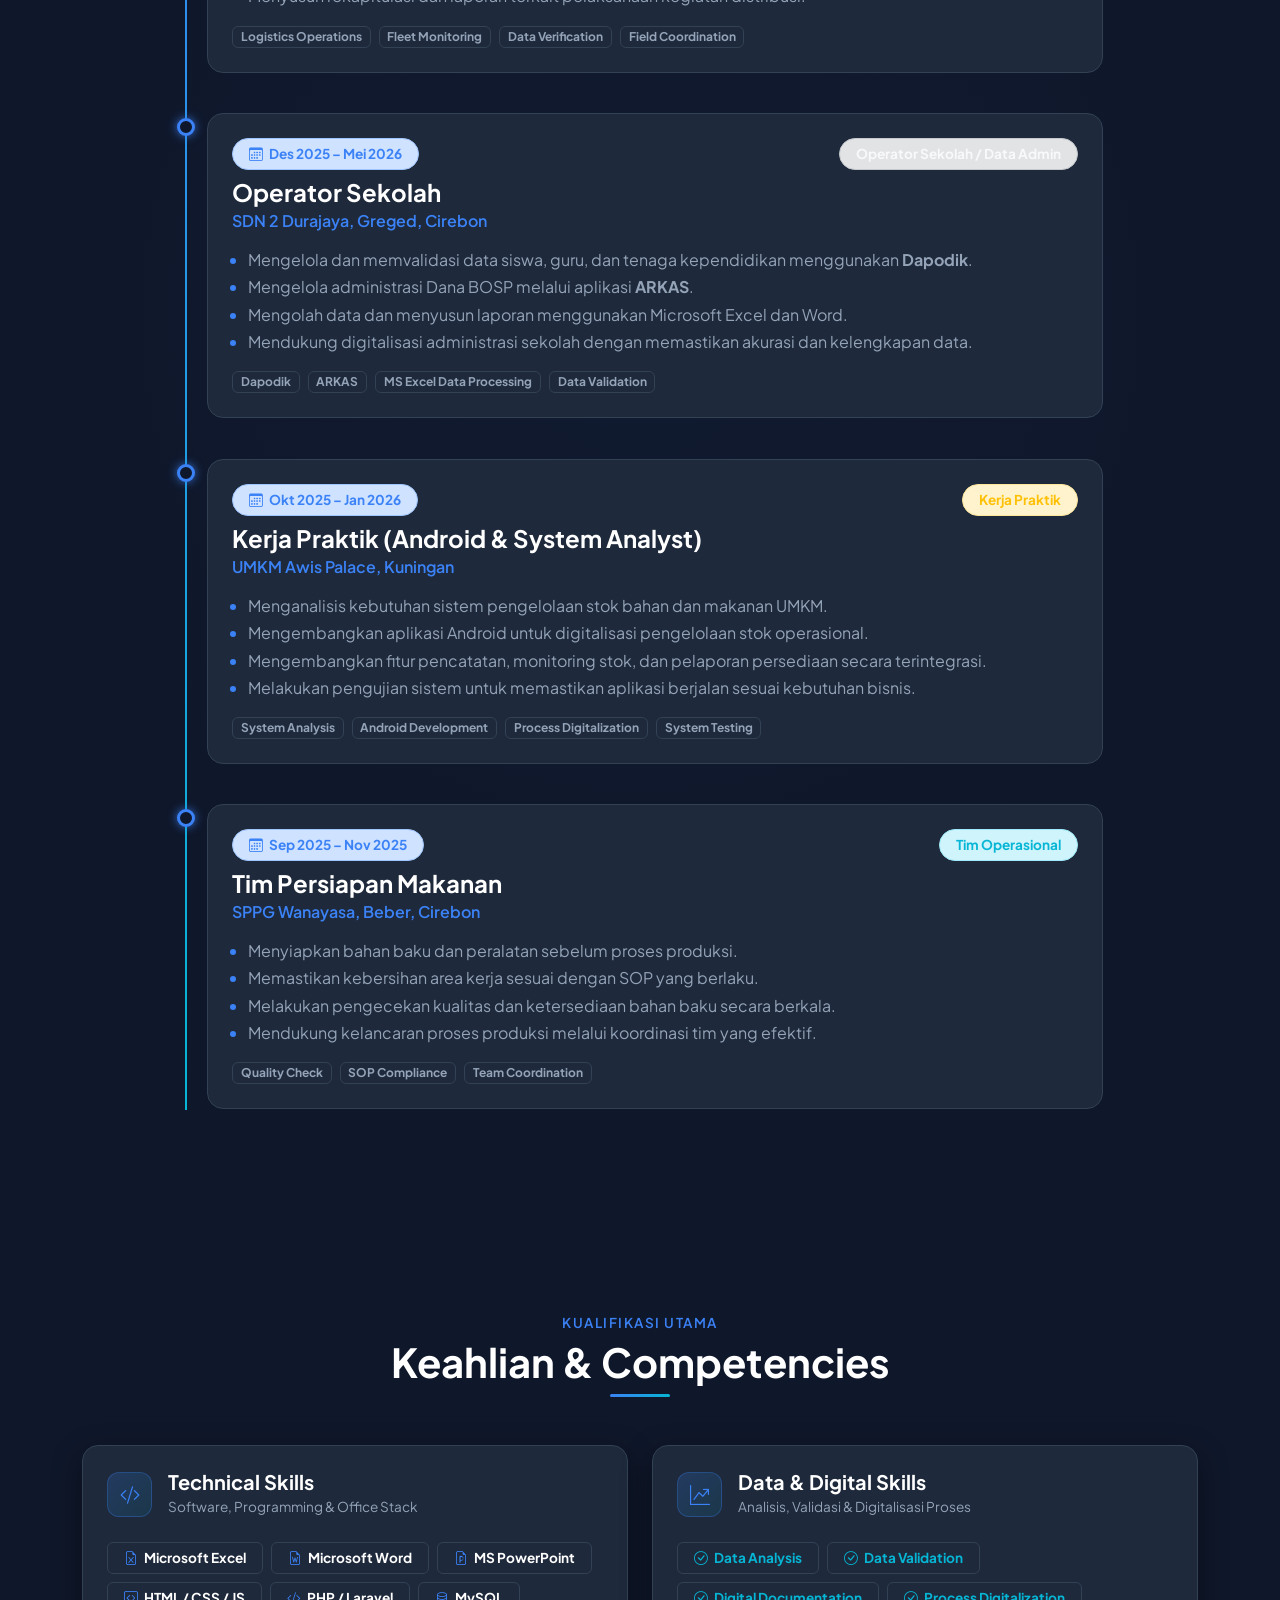
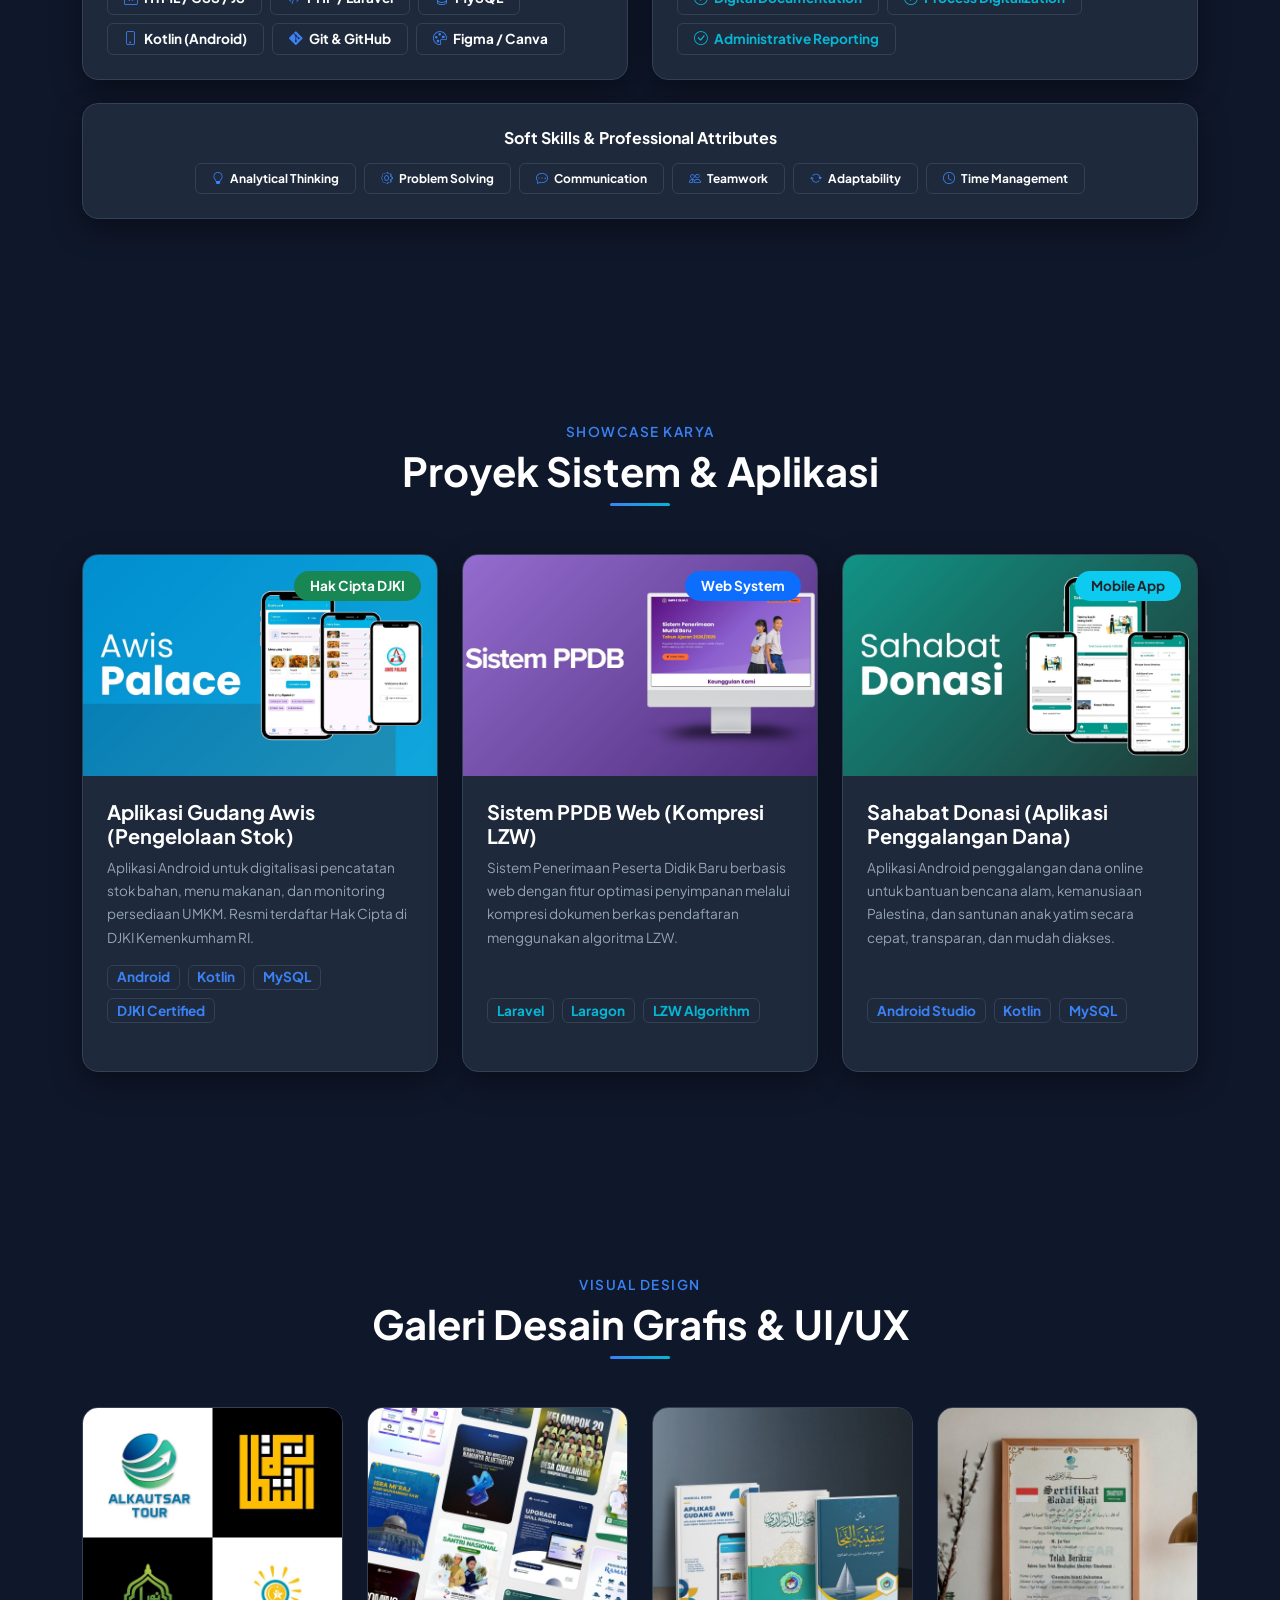
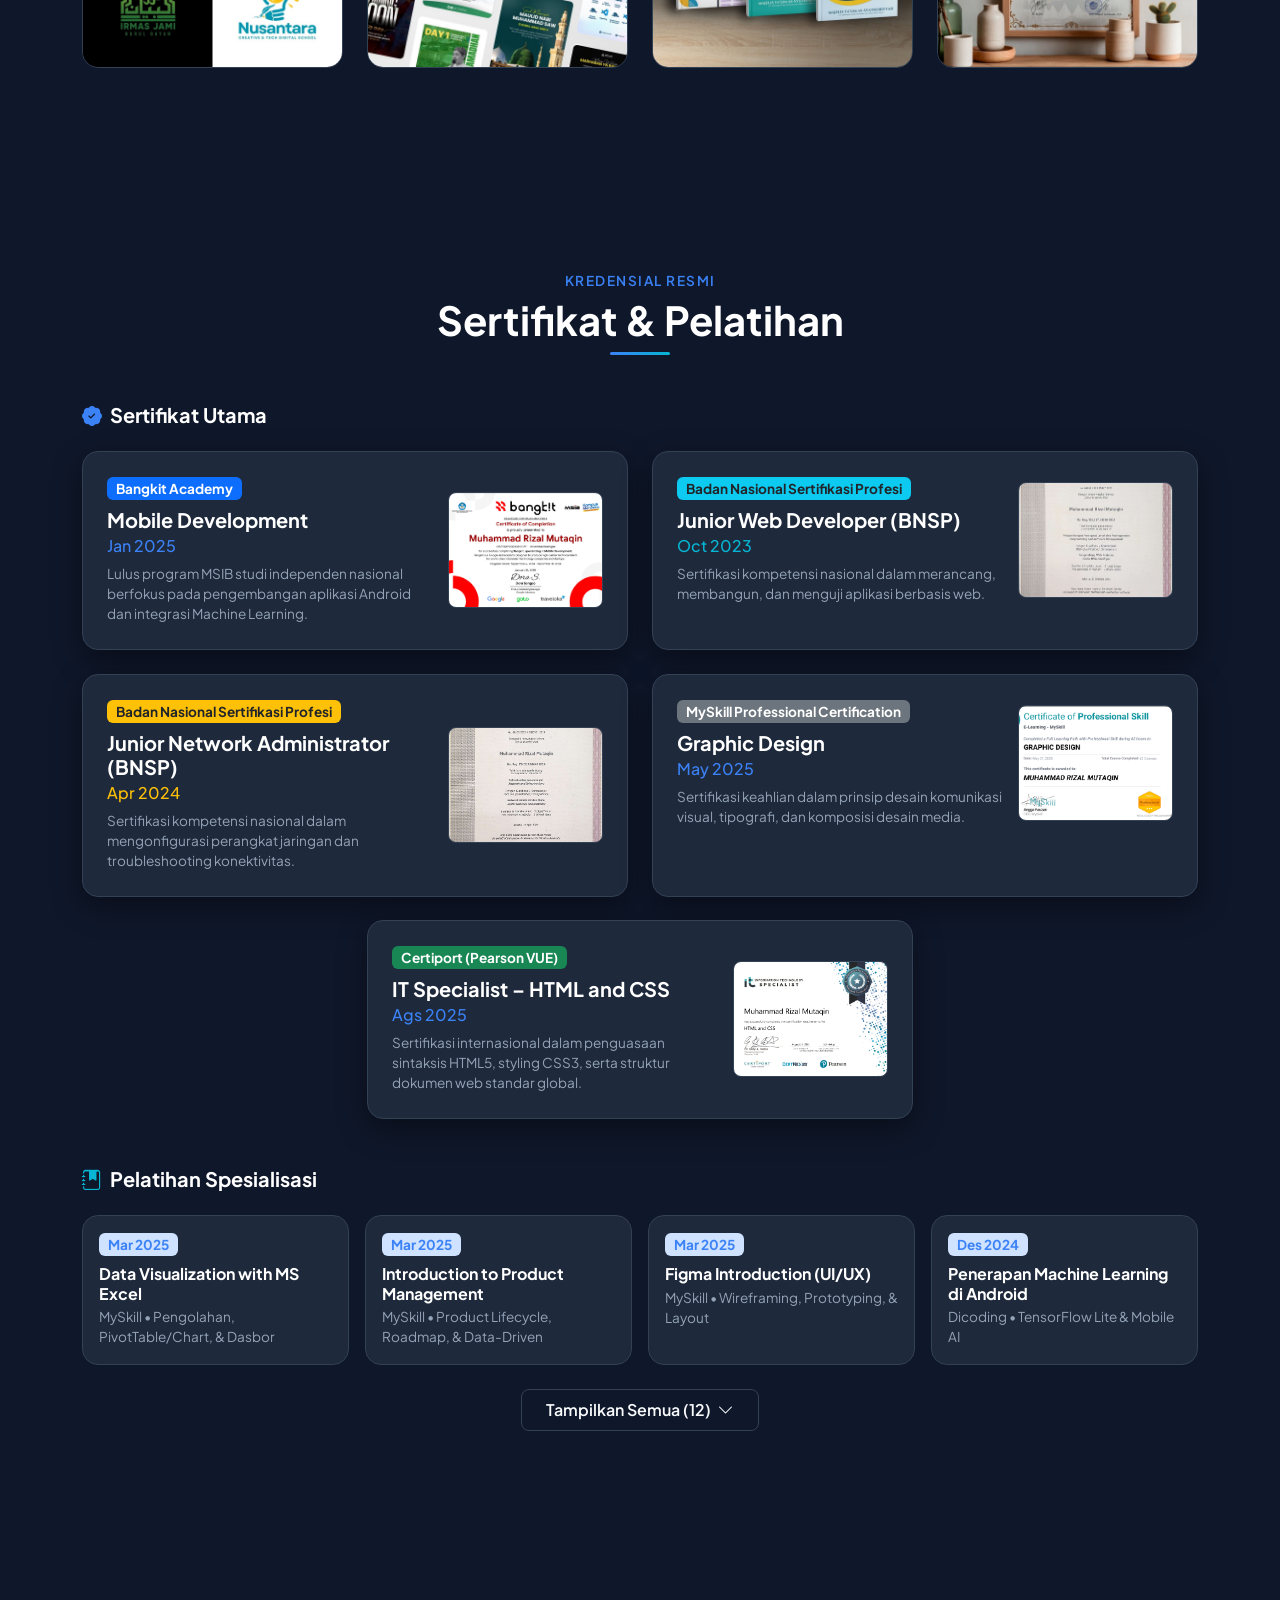
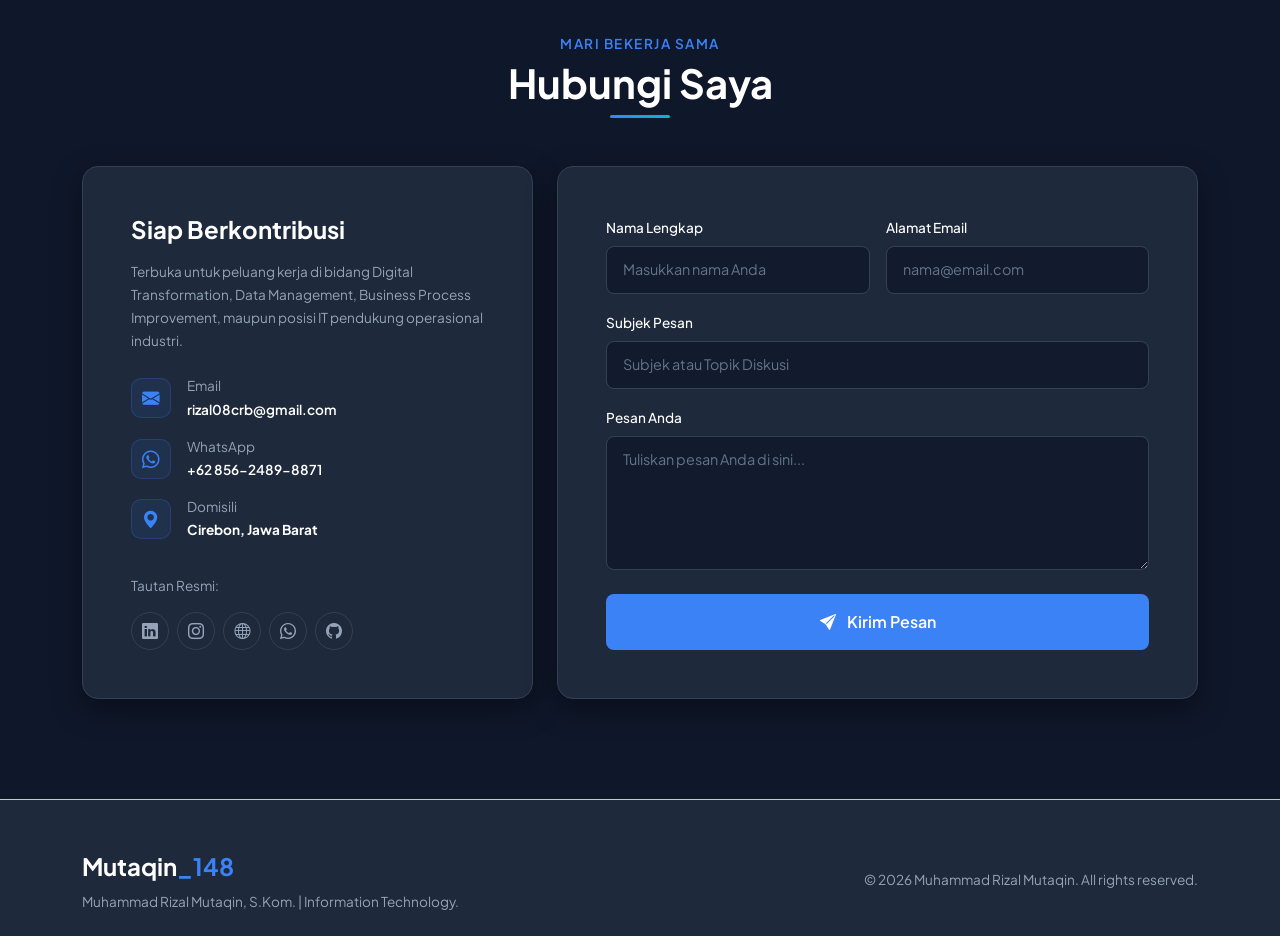
==== commit c77ba326: "NEW CV ATS" ====
--- a/index.html
+++ b/index.html
@@ -159,7 +159,7 @@
             </p>
 
             <div class="d-flex flex-wrap gap-3 justify-content-center justify-content-lg-start">
-              <a href="assets/profile/CV original.pdf" target="_blank" class="btn btn-primary-custom px-4 py-3">
+              <a href="assets/profile/CV ATS NEW.pdf" target="_blank" class="btn btn-primary-custom px-4 py-3">
                 <i class="bi bi-file-earmark-arrow-down-fill me-2"></i> <span data-i18n="hero_download_cv">Download CV</span>
               </a>
               <a href="#contact" class="btn btn-outline-custom px-4 py-3">
